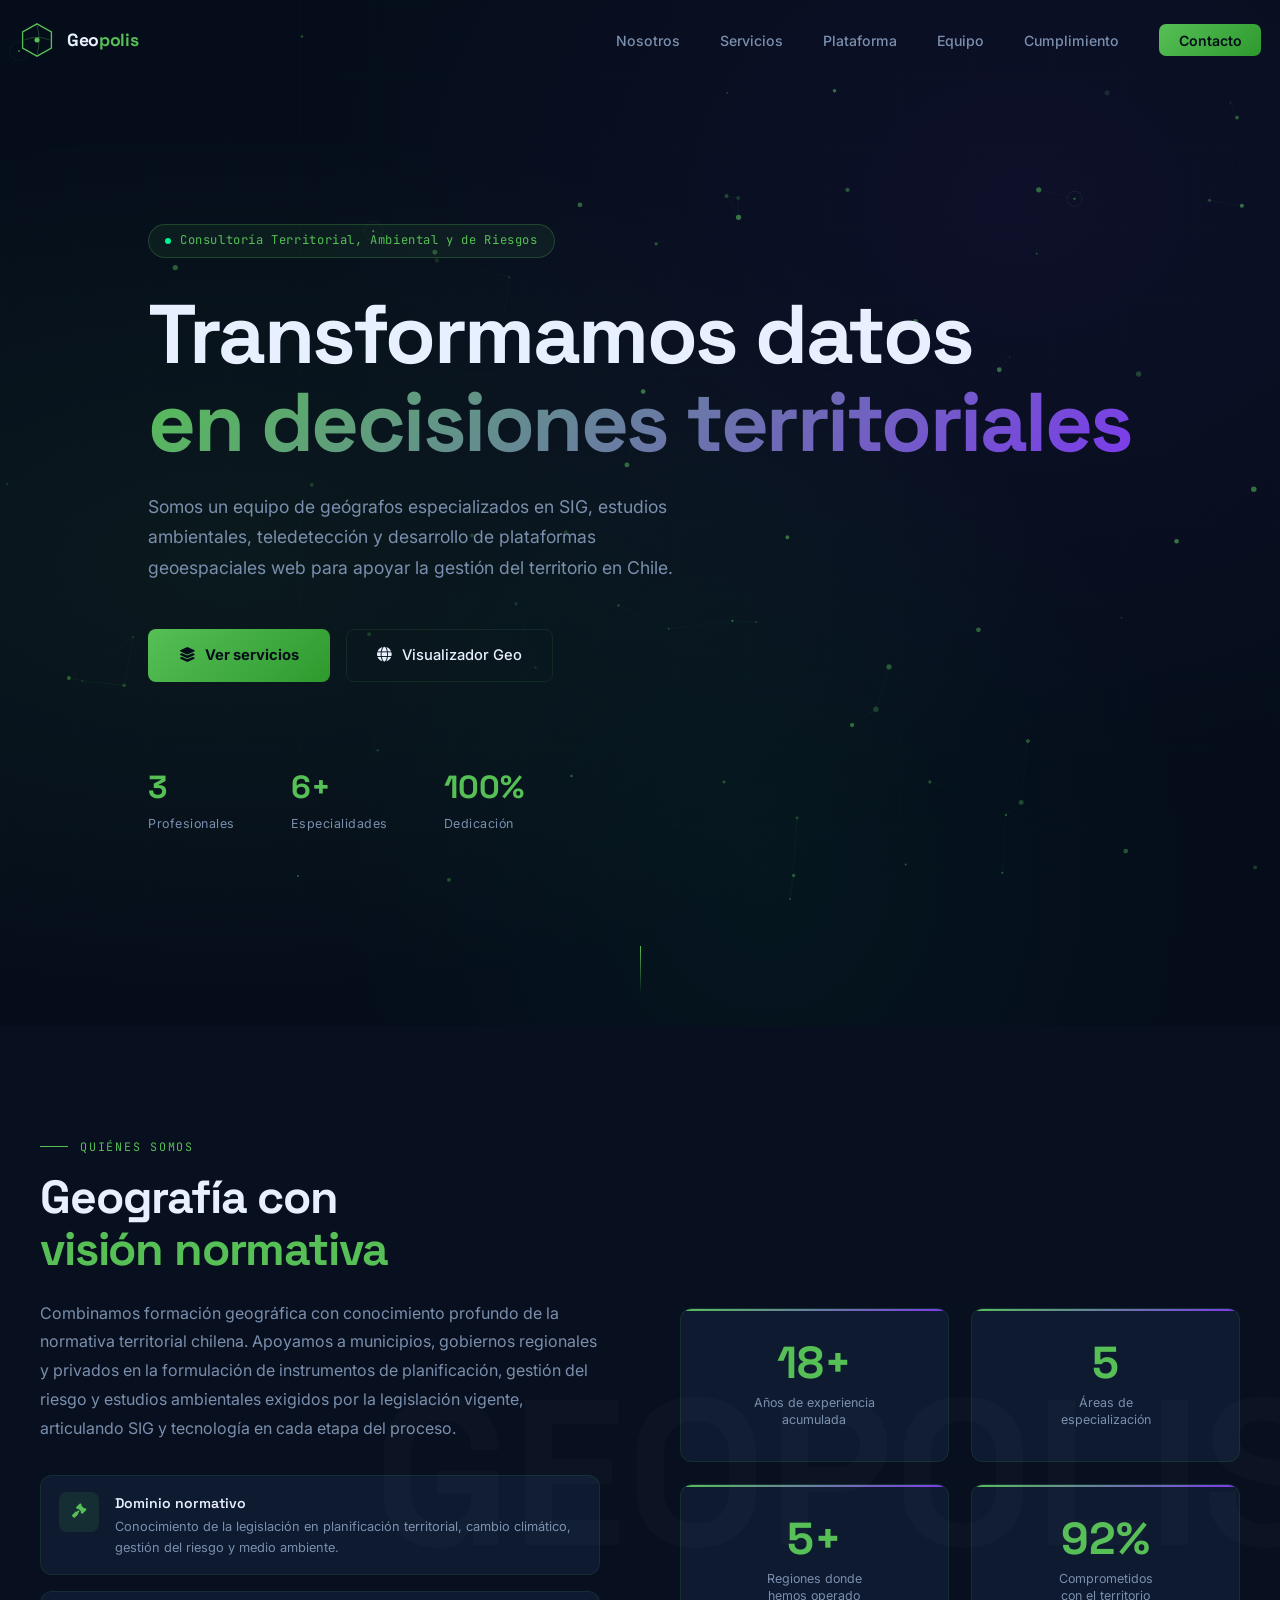
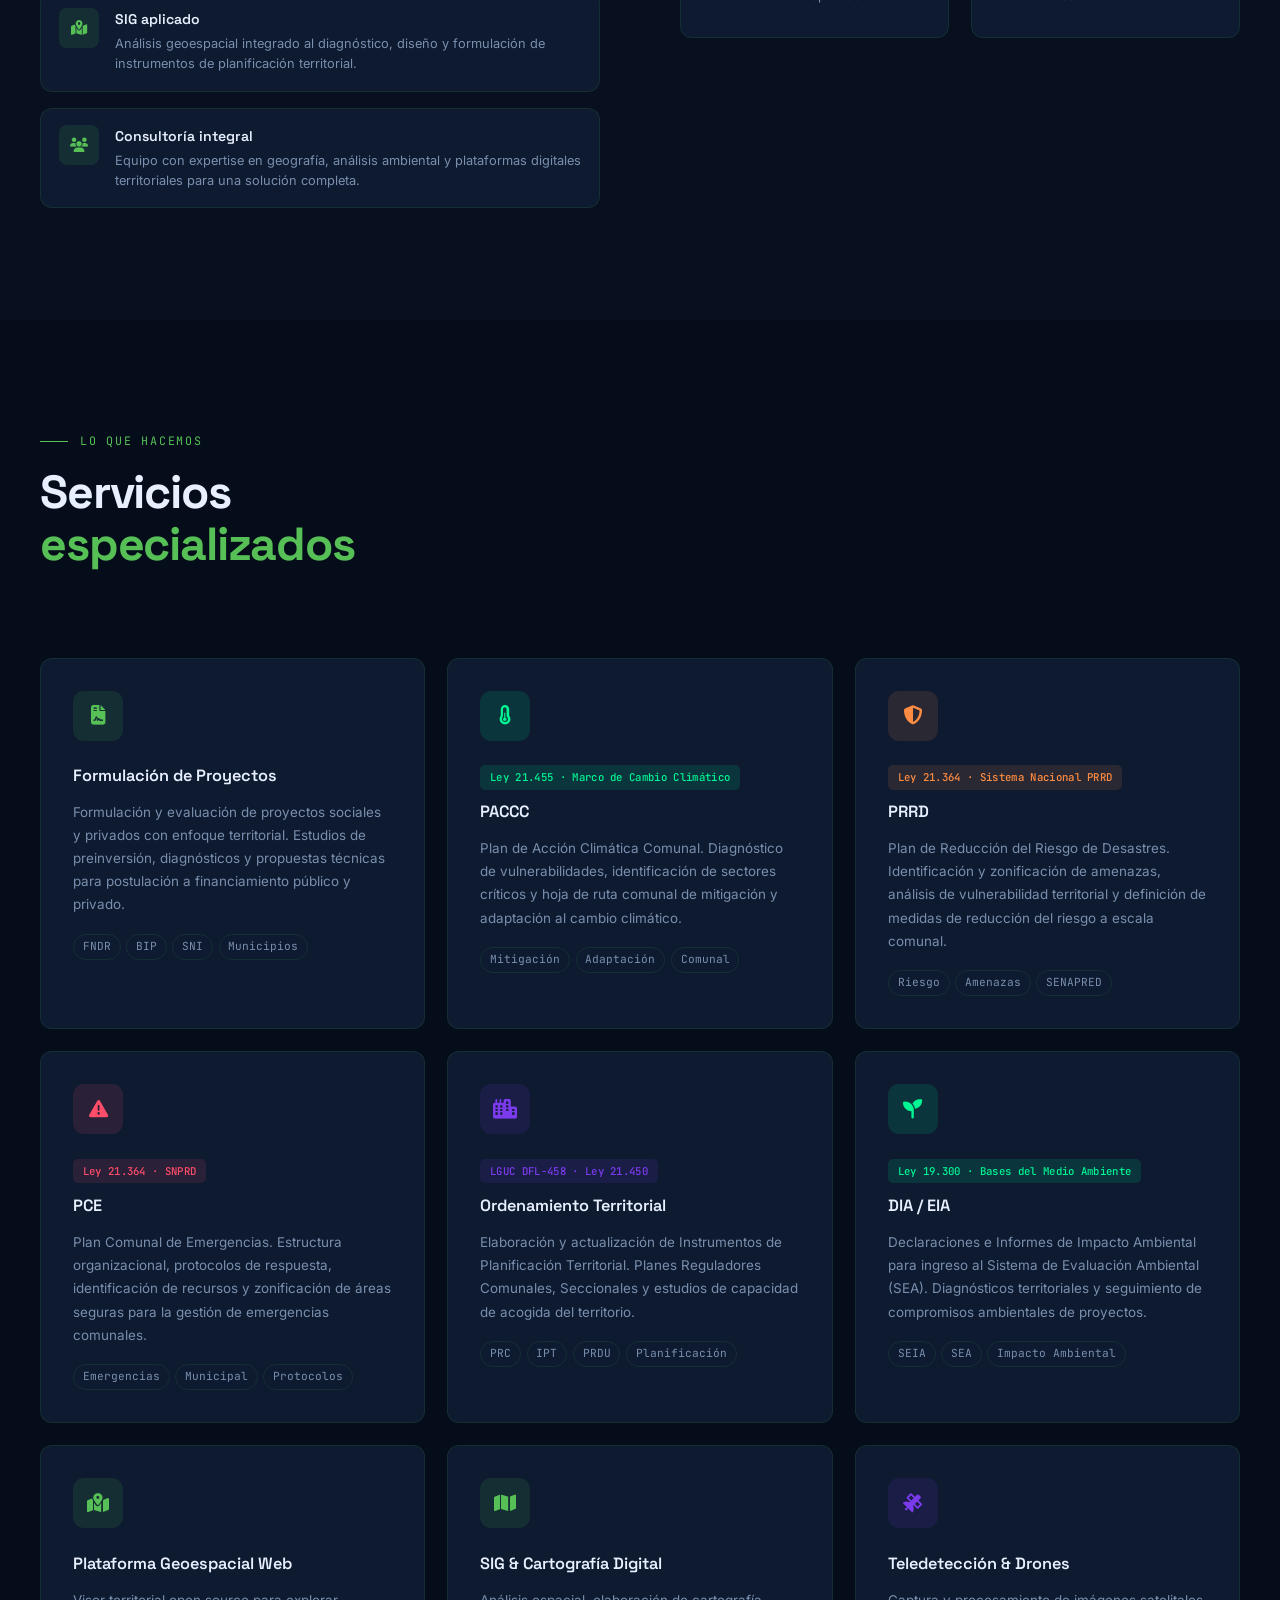
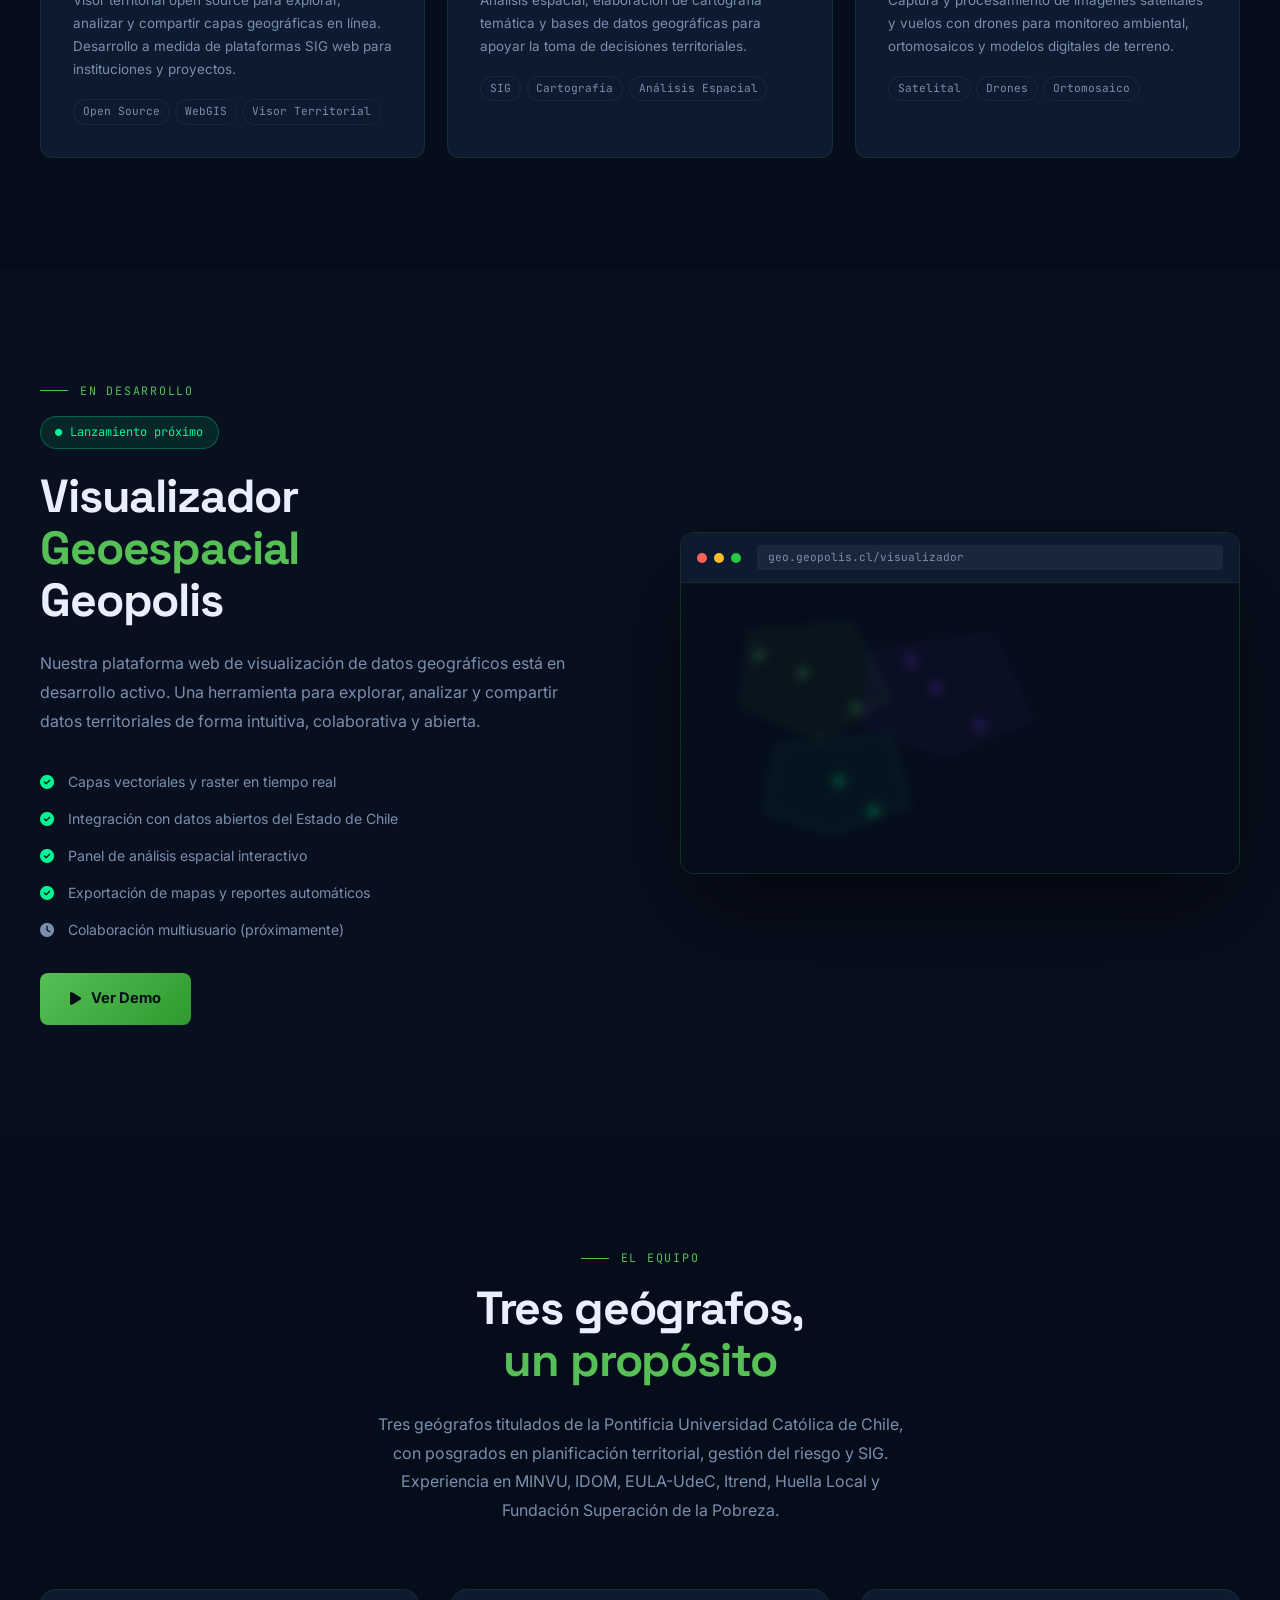
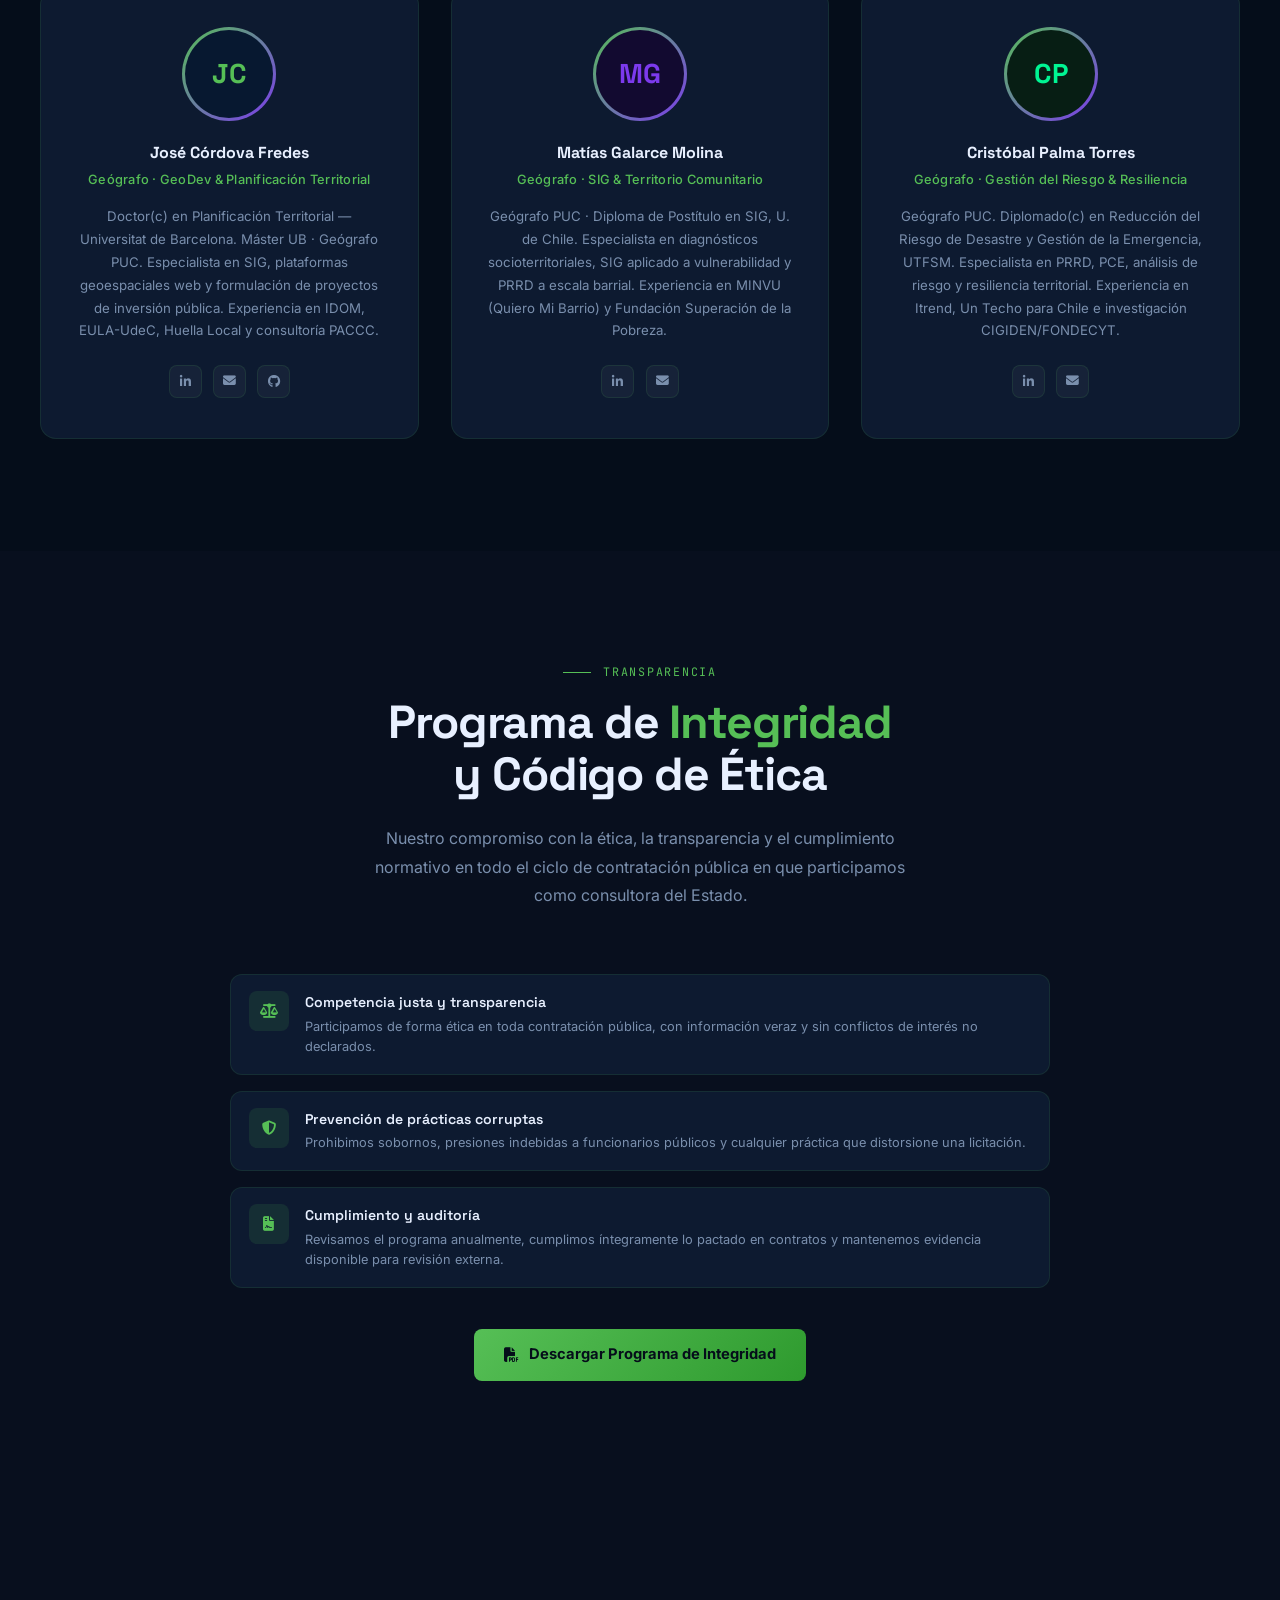
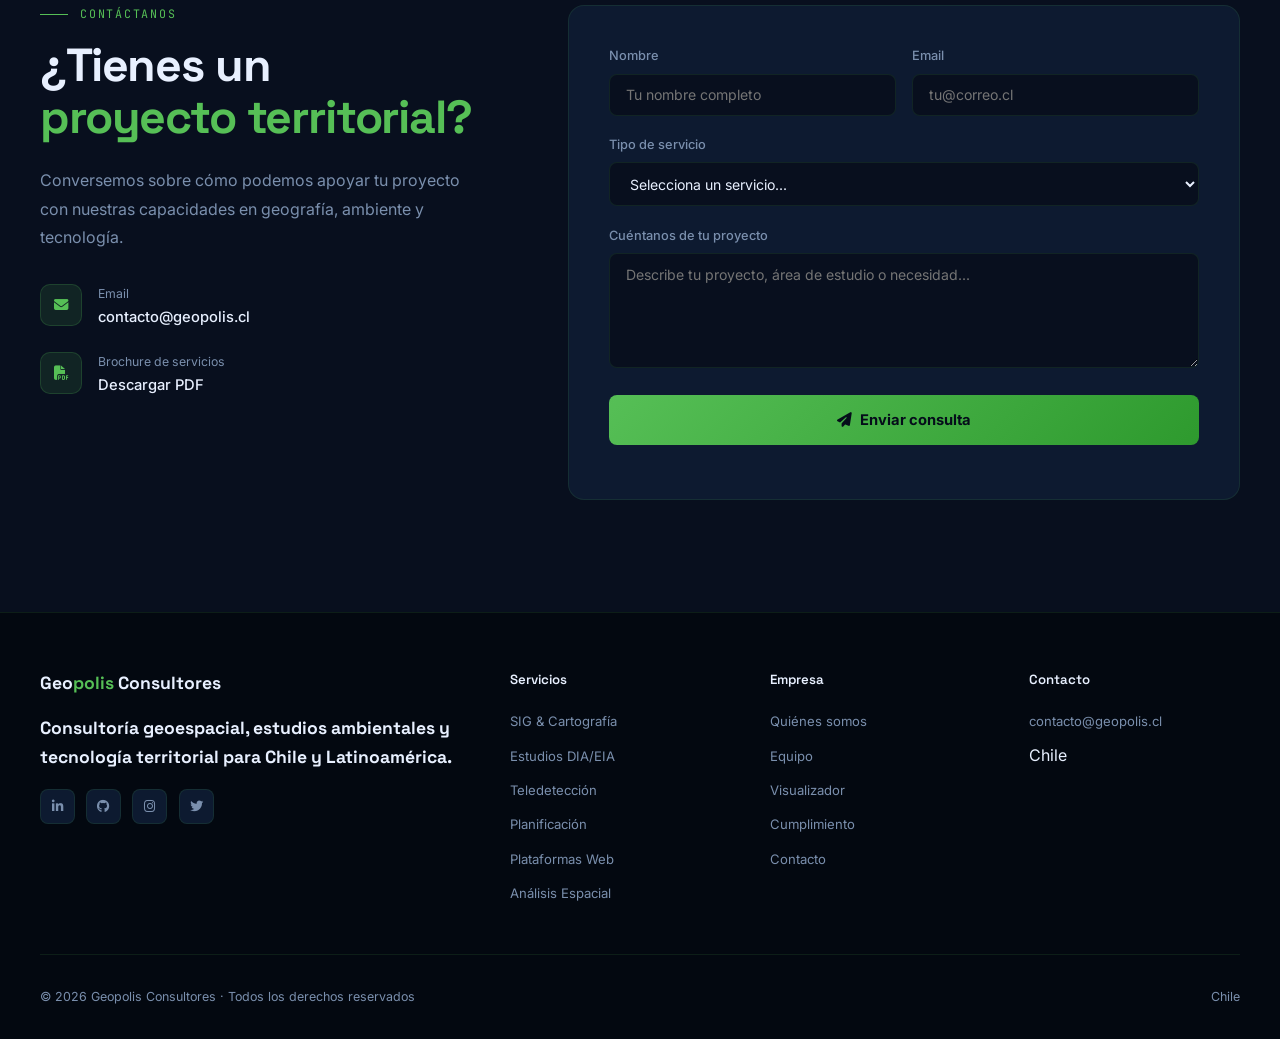
==== index.html @ 06500a9f "Mejora SEO: datos estructurados, Open Graph, sitemap y robots.txt Agrega JSON-LD (ProfessionalServic" ====
<!DOCTYPE html>
<html lang="es">
<head>
    <meta charset="UTF-8">
    <meta name="viewport" content="width=device-width, initial-scale=1.0">
    <meta name="description" content="Geopolis Consultores: consultora territorial, ambiental y de riesgos en Chile. SIG, PACCC, PRRD, PCE, Ordenamiento Territorial, DIA/EIA, teledetección y plataformas geoespaciales web.">
    <meta name="keywords" content="consultora territorial Chile, consultora ambiental, consultora de riesgos, SIG Chile, PACCC, PRRD, PCE, ordenamiento territorial, DIA EIA, geógrafos Chile, plataforma geoespacial">
    <link rel="canonical" href="https://www.geopolis.cl/">
    <title>Geopolis Consultores | Consultora Territorial, Ambiental y de Riesgos en Chile</title>

    <!-- Open Graph -->
    <meta property="og:type" content="website">
    <meta property="og:url" content="https://www.geopolis.cl/">
    <meta property="og:title" content="Geopolis Consultores | Consultora Territorial, Ambiental y de Riesgos en Chile">
    <meta property="og:description" content="Consultoría territorial, ambiental y de riesgos. SIG, PACCC, PRRD, PCE, Ordenamiento Territorial, DIA/EIA y plataformas geoespaciales web para Chile.">
    <meta property="og:image" content="https://www.geopolis.cl/assests/wordmark-geopolis.png">
    <meta property="og:locale" content="es_CL">

    <!-- Twitter -->
    <meta name="twitter:card" content="summary_large_image">
    <meta name="twitter:title" content="Geopolis Consultores | Consultora Territorial, Ambiental y de Riesgos en Chile">
    <meta name="twitter:description" content="Consultoría territorial, ambiental y de riesgos. SIG, PACCC, PRRD, PCE, Ordenamiento Territorial, DIA/EIA y plataformas geoespaciales web para Chile.">
    <meta name="twitter:image" content="https://www.geopolis.cl/assests/wordmark-geopolis.png">

    <link rel="icon" type="image/svg+xml" href="assests/logo-geopolis.svg">

    <link rel="preconnect" href="https://fonts.googleapis.com">
    <link rel="preconnect" href="https://fonts.gstatic.com" crossorigin>
    <link href="https://fonts.googleapis.com/css2?family=Space+Grotesk:wght@300;400;500;600;700&family=Inter:wght@300;400;500;600&family=JetBrains+Mono:wght@300;400&display=swap" rel="stylesheet">
    <link rel="stylesheet" href="https://cdnjs.cloudflare.com/ajax/libs/font-awesome/6.4.0/css/all.min.css">

    <script type="application/ld+json">
    {
      "@context": "https://schema.org",
      "@type": "ProfessionalService",
      "name": "Geopolis Consultores",
      "alternateName": "Sociedad de Profesionales Geopolis Consultores Limitada",
      "url": "https://www.geopolis.cl/",
      "logo": "https://www.geopolis.cl/assests/logo-geopolis.png",
      "image": "https://www.geopolis.cl/assests/wordmark-geopolis.png",
      "email": "contacto@geopolis.cl",
      "description": "Consultoría territorial, ambiental y de riesgos: SIG, estudios ambientales, planificación territorial y plataformas geoespaciales web.",
      "areaServed": {
        "@type": "Country",
        "name": "Chile"
      },
      "address": {
        "@type": "PostalAddress",
        "addressCountry": "CL"
      },
      "sameAs": [
        "https://www.linkedin.com/company/geopolis-consultores"
      ],
      "founder": [
        { "@type": "Person", "name": "José Córdova Fredes" },
        { "@type": "Person", "name": "Matías Galarce Molina" },
        { "@type": "Person", "name": "Cristóbal Palma Torres" }
      ],
      "makesOffer": [
        { "@type": "Offer", "itemOffered": { "@type": "Service", "name": "Formulación de Proyectos" } },
        { "@type": "Offer", "itemOffered": { "@type": "Service", "name": "PACCC - Plan de Acción Climática Comunal" } },
        { "@type": "Offer", "itemOffered": { "@type": "Service", "name": "PRRD - Plan de Reducción del Riesgo de Desastres" } },
        { "@type": "Offer", "itemOffered": { "@type": "Service", "name": "PCE - Plan Comunal de Emergencias" } },
        { "@type": "Offer", "itemOffered": { "@type": "Service", "name": "Ordenamiento Territorial" } },
        { "@type": "Offer", "itemOffered": { "@type": "Service", "name": "DIA / EIA - Impacto Ambiental" } },
        { "@type": "Offer", "itemOffered": { "@type": "Service", "name": "Plataforma Geoespacial Web" } },
        { "@type": "Offer", "itemOffered": { "@type": "Service", "name": "SIG & Cartografía Digital" } },
        { "@type": "Offer", "itemOffered": { "@type": "Service", "name": "Teledetección & Drones" } }
      ]
    }
    </script>

    <style>
        *{margin:0;padding:0;box-sizing:border-box}
        :root{
            --bg:#050d1a;--bg2:#080f1e;--bg3:#0d1a30;
            --cyan:#56bf56;--cyan-dim:rgba(86,191,86,0.12);--cyan-glow:rgba(86,191,86,0.35);
            --purple:#7c3aed;--purple-dim:rgba(124,58,237,0.12);
            --green:#00f593;--green-dim:rgba(0,245,147,0.12);
            --text:#e8f0ff;--muted:#7a8fad;
            --border:rgba(86,191,86,0.12);--r:12px
        }
        html{scroll-behavior:smooth}
        body{background:var(--bg);color:var(--text);font-family:'Inter',sans-serif;overflow-x:hidden;line-height:1.6;-webkit-user-select:none;user-select:none;-webkit-touch-callout:none}
        input,textarea,select{-webkit-user-select:text;user-select:text}
        img,svg,canvas{-webkit-user-drag:none;user-drag:none;pointer-events:none}
        ::-webkit-scrollbar{width:5px}
        ::-webkit-scrollbar-track{background:var(--bg)}
        ::-webkit-scrollbar-thumb{background:var(--cyan);border-radius:3px}

        /* ── NAV ── */
        nav{position:fixed;top:0;left:0;right:0;z-index:1000;padding:1.4rem 2.5rem;display:flex;align-items:center;justify-content:space-between;transition:all .4s}
        nav.scrolled{background:rgba(5,13,26,.94);backdrop-filter:blur(20px);border-bottom:1px solid var(--border);padding:.9rem 2.5rem}
        .nav-logo{display:flex;align-items:center;gap:.75rem;text-decoration:none}
        .logo-text{font-family:'Space Grotesk',sans-serif;font-size:1.1rem;font-weight:700;color:var(--text);letter-spacing:-.02em}
        .logo-text span{color:var(--cyan)}
        .nav-links{display:flex;gap:2.5rem;list-style:none;align-items:center}
        .nav-links a{color:var(--muted);text-decoration:none;font-size:.88rem;font-weight:500;transition:color .3s;position:relative}
        .nav-links a::after{content:'';position:absolute;bottom:-3px;left:0;width:0;height:1px;background:var(--cyan);transition:width .3s}
        .nav-links a:hover{color:var(--cyan)}
        .nav-links a:hover::after{width:100%}
        .nav-cta{background:linear-gradient(135deg,var(--cyan),#2e9a2e) !important;color:#050d1a !important;padding:.48rem 1.2rem;border-radius:7px;font-weight:600 !important}
        .nav-cta::after{display:none !important}
        .nav-cta:hover{box-shadow:0 4px 22px var(--cyan-glow);transform:translateY(-1px)}
        .nav-toggle{display:none;background:none;border:none;color:var(--text);font-size:1.4rem;cursor:pointer}

        /* ── HERO ── */
        #hero{position:relative;min-height:100vh;min-height:100svh;display:flex;align-items:center;overflow:hidden}
        #heroCanvas{position:absolute;inset:0;z-index:0}
        .hero-radial{position:absolute;inset:0;background:
            radial-gradient(ellipse at 18% 55%,rgba(86,191,86,.07) 0%,transparent 55%),
            radial-gradient(ellipse at 80% 20%,rgba(124,58,237,.07) 0%,transparent 50%),
            radial-gradient(ellipse at 60% 85%,rgba(0,245,147,.04) 0%,transparent 40%);
            z-index:1}
        .hero-content{position:relative;z-index:2;max-width:1200px;margin:0 auto;padding:0 2.5rem;padding-top:7rem;padding-bottom:5rem}
        .hero-badge{display:inline-flex;align-items:center;gap:.55rem;background:rgba(86,191,86,.08);border:1px solid rgba(86,191,86,.25);border-radius:50px;padding:.38rem 1rem;font-size:.76rem;color:var(--cyan);font-family:'JetBrains Mono',monospace;letter-spacing:.05em;margin-bottom:2rem;animation:fadeUp .8s ease both}
        .badge-dot{width:6px;height:6px;border-radius:50%;background:var(--green);animation:pulseDot 2s infinite}
        @keyframes pulseDot{0%,100%{opacity:1;transform:scale(1)}50%{opacity:.5;transform:scale(1.6)}}
        .hero-title{font-family:'Space Grotesk',sans-serif;font-size:clamp(2.8rem,6.5vw,5.5rem);font-weight:700;line-height:1.06;letter-spacing:-.03em;margin-bottom:1.6rem;animation:fadeUp .8s .18s ease both}
        .hero-title .gradient{background:linear-gradient(135deg,var(--cyan) 0%,#7c3aed 100%);-webkit-background-clip:text;-webkit-text-fill-color:transparent;background-clip:text}
        .hero-sub{font-size:1.1rem;color:var(--muted);max-width:560px;margin-bottom:2.8rem;line-height:1.75;animation:fadeUp .8s .35s ease both}
        .hero-ctas{display:flex;gap:1rem;flex-wrap:wrap;animation:fadeUp .8s .5s ease both}
        .btn-fill{display:inline-flex;align-items:center;gap:.6rem;background:linear-gradient(135deg,var(--cyan),#2e9a2e);color:#050d1a;padding:.88rem 1.9rem;border-radius:8px;text-decoration:none;font-weight:700;font-size:.92rem;transition:all .3s}
        .btn-fill:hover{transform:translateY(-2px);box-shadow:0 10px 35px rgba(86,191,86,.38)}
        .btn-ghost{display:inline-flex;align-items:center;gap:.6rem;background:transparent;color:var(--text);padding:.88rem 1.9rem;border-radius:8px;text-decoration:none;font-weight:500;font-size:.92rem;border:1px solid var(--border);transition:all .3s}
        .btn-ghost:hover{border-color:rgba(86,191,86,.4);color:var(--cyan);background:rgba(86,191,86,.05)}
        .hero-bottom{display:flex;gap:3.5rem;margin-top:5rem;animation:fadeUp .8s .7s ease both}
        .h-stat-num{font-family:'Space Grotesk',sans-serif;font-size:2rem;font-weight:700;color:var(--cyan)}
        .h-stat-lbl{font-size:.78rem;color:var(--muted);letter-spacing:.04em}
        .scroll-hint{position:absolute;bottom:2rem;left:50%;transform:translateX(-50%);z-index:2;display:flex;flex-direction:column;align-items:center;gap:.4rem;animation:fadeUp 1s 1.2s ease both;opacity:0}
        .scroll-hint.show{opacity:1}
        .scroll-line{width:1px;height:48px;background:linear-gradient(to bottom,var(--cyan),transparent);animation:scrollAnim 2s infinite}
        @keyframes scrollAnim{0%{opacity:0;transform:scaleY(0);transform-origin:top}50%{opacity:1;transform:scaleY(1)}100%{opacity:0;transform:scaleY(1);transform-origin:bottom}}

        /* ── SHARED ── */
        section{padding:7rem 2.5rem}
        .container{max-width:1200px;margin:0 auto}
        .stag{font-family:'JetBrains Mono',monospace;font-size:.73rem;color:var(--cyan);letter-spacing:.15em;text-transform:uppercase;margin-bottom:1rem;display:flex;align-items:center;gap:.75rem}
        .stag::before{content:'';display:inline-block;width:28px;height:1px;background:var(--cyan)}
        .stitle{font-family:'Space Grotesk',sans-serif;font-size:clamp(1.9rem,3.8vw,2.9rem);font-weight:700;line-height:1.12;letter-spacing:-.025em;margin-bottom:1.4rem}
        .stitle em{font-style:normal;color:var(--cyan)}
        .sdesc{color:var(--muted);line-height:1.8;font-size:1rem}

        @keyframes fadeUp{from{opacity:0;transform:translateY(28px)}to{opacity:1;transform:translateY(0)}}
        .reveal{opacity:0;transform:translateY(28px);transition:opacity .65s ease,transform .65s ease}
        .reveal.visible{opacity:1;transform:translateY(0)}
        .d1{transition-delay:.1s}.d2{transition-delay:.2s}.d3{transition-delay:.3s}
        .d4{transition-delay:.4s}.d5{transition-delay:.5s}.d6{transition-delay:.6s}
        .d7{transition-delay:.7s}.d8{transition-delay:.8s}

        /* ── NOSOTROS ── */
        #nosotros{background:var(--bg2);position:relative;overflow:hidden}
        #nosotros::after{content:'GEOPOLIS';position:absolute;right:-3rem;top:50%;transform:translateY(-50%);font-family:'Space Grotesk',sans-serif;font-size:13rem;font-weight:800;color:rgba(255,255,255,.018);user-select:none;white-space:nowrap;pointer-events:none}
        .nos-grid{display:grid;grid-template-columns:1fr 1fr;gap:5rem;align-items:center}
        .nos-feats{display:flex;flex-direction:column;gap:1rem;margin-top:2rem}
        .nos-feat{display:flex;align-items:flex-start;gap:1rem;padding:1rem 1.1rem;background:var(--bg3);border-radius:var(--r);border:1px solid var(--border);transition:border-color .3s}
        .nos-feat:hover{border-color:rgba(86,191,86,.3)}
        .feat-ico{width:40px;height:40px;border-radius:8px;background:var(--cyan-dim);display:flex;align-items:center;justify-content:center;color:var(--cyan);flex-shrink:0;font-size:.9rem}
        .feat-txt h4{font-family:'Space Grotesk',sans-serif;font-size:.88rem;font-weight:600;margin-bottom:.2rem}
        .feat-txt p{font-size:.8rem;color:var(--muted)}
        .stats-grid{display:grid;grid-template-columns:1fr 1fr;gap:1.4rem}
        .stat-card{background:var(--bg3);border:1px solid var(--border);border-radius:var(--r);padding:2rem;text-align:center;position:relative;overflow:hidden;transition:transform .3s,border-color .3s}
        .stat-card::before{content:'';position:absolute;top:0;left:0;right:0;height:2px;background:linear-gradient(90deg,var(--cyan),var(--purple))}
        .stat-card:hover{transform:translateY(-4px);border-color:rgba(86,191,86,.28)}
        .stat-num{font-family:'Space Grotesk',sans-serif;font-size:2.8rem;font-weight:700;color:var(--cyan);line-height:1}
        .stat-lbl{font-size:.78rem;color:var(--muted);margin-top:.5rem;line-height:1.4}

        /* ── SERVICIOS ── */
        #servicios{background:var(--bg)}
        .srv-hdr{display:grid;grid-template-columns:1fr 1fr;gap:2rem;margin-bottom:4rem;align-items:end}
        .srv-grid{display:grid;grid-template-columns:repeat(3,1fr);gap:1.4rem}
        .srv-card{background:var(--bg3);border:1px solid var(--border);border-radius:var(--r);padding:2rem;position:relative;overflow:hidden;transition:all .4s cubic-bezier(.25,.8,.25,1);cursor:default}
        .srv-card::before{content:'';position:absolute;inset:0;opacity:0;transition:opacity .4s}
        .srv-card.c-cyan::before{background:linear-gradient(135deg,var(--cyan-dim),transparent)}
        .srv-card.c-purple::before{background:linear-gradient(135deg,var(--purple-dim),transparent)}
        .srv-card.c-green::before{background:linear-gradient(135deg,var(--green-dim),transparent)}
        .srv-card:hover{transform:translateY(-6px);box-shadow:0 22px 60px rgba(0,0,0,.25)}
        .srv-card.c-cyan:hover{border-color:rgba(86,191,86,.35)}
        .srv-card.c-purple:hover{border-color:rgba(124,58,237,.35)}
        .srv-card.c-green:hover{border-color:rgba(0,245,147,.35)}
        .srv-card:hover::before{opacity:1}
        .srv-ico{width:50px;height:50px;border-radius:11px;display:flex;align-items:center;justify-content:center;margin-bottom:1.4rem;font-size:1.2rem;position:relative;z-index:1}
        .srv-ico.cyan{background:var(--cyan-dim);color:var(--cyan)}
        .srv-ico.purple{background:var(--purple-dim);color:var(--purple)}
        .srv-ico.green{background:var(--green-dim);color:var(--green)}
        .srv-card h3{font-family:'Space Grotesk',sans-serif;font-size:1.02rem;font-weight:600;margin-bottom:.75rem;position:relative;z-index:1}
        .srv-card p{font-size:.84rem;color:var(--muted);line-height:1.72;position:relative;z-index:1}
        .tags{display:flex;flex-wrap:wrap;gap:.35rem;margin-top:1.1rem;position:relative;z-index:1}
        .tag{font-size:.7rem;padding:.18rem .55rem;border-radius:50px;border:1px solid var(--border);color:var(--muted);font-family:'JetBrains Mono',monospace}
        .law-ref{font-family:'JetBrains Mono',monospace;font-size:.67rem;letter-spacing:.03em;margin-bottom:.6rem;display:inline-block;padding:.22rem .6rem;border-radius:5px;position:relative;z-index:1;font-weight:500}
        .law-ref.cyan{color:var(--cyan);background:var(--cyan-dim)}
        .law-ref.green{color:var(--green);background:var(--green-dim)}
        .law-ref.purple{color:var(--purple);background:var(--purple-dim)}
        .law-ref.orange{color:#ff8c42;background:rgba(255,140,66,.12)}
        .law-ref.red{color:#ff4d6a;background:rgba(255,77,106,.12)}
        .c-orange::before{background:linear-gradient(135deg,rgba(255,140,66,.12),transparent)}
        .c-orange:hover{border-color:rgba(255,140,66,.38);box-shadow:0 22px 60px rgba(255,140,66,.1)}
        .c-red::before{background:linear-gradient(135deg,rgba(255,77,106,.12),transparent)}
        .c-red:hover{border-color:rgba(255,77,106,.38);box-shadow:0 22px 60px rgba(255,77,106,.1)}
        .srv-ico.orange{background:rgba(255,140,66,.12);color:#ff8c42}
        .srv-ico.red{background:rgba(255,77,106,.12);color:#ff4d6a}

        /* ── PLATAFORMA ── */
        #plataforma{background:var(--bg2);overflow:hidden}
        .plat-grid{display:grid;grid-template-columns:1fr 1fr;gap:5rem;align-items:center}
        .plat-badge{display:inline-flex;align-items:center;gap:.5rem;background:rgba(0,245,147,.1);border:1px solid rgba(0,245,147,.3);border-radius:50px;padding:.35rem .9rem;font-size:.75rem;color:var(--green);margin-bottom:1.4rem;font-family:'JetBrains Mono',monospace}
        .plat-feats{display:flex;flex-direction:column;gap:.9rem;margin-top:2.2rem}
        .plat-feat{display:flex;align-items:center;gap:.9rem;font-size:.88rem;color:var(--muted)}
        .plat-feat .ok{color:var(--green)}
        .plat-feat .soon{color:var(--muted)}
        .mockup-win{background:#070e1c;border:1px solid rgba(86,191,86,.18);border-radius:14px;overflow:hidden;box-shadow:0 40px 100px rgba(0,0,0,.5)}
        .mockup-bar{background:var(--bg3);padding:.75rem 1rem;display:flex;align-items:center;gap:.45rem;border-bottom:1px solid var(--border)}
        .m-dot{width:10px;height:10px;border-radius:50%}
        .m-dot.r{background:#ff5f57}.m-dot.y{background:#febc2e}.m-dot.g{background:#28c840}
        .m-url{flex:1;background:rgba(255,255,255,.05);border-radius:4px;padding:.22rem .7rem;font-family:'JetBrains Mono',monospace;font-size:.7rem;color:var(--muted);margin-left:.5rem}
        .mockup-body{position:relative;height:290px;overflow:hidden}
        #mockupCanvas{width:100%;height:100%}
        .mockup-over{position:absolute;inset:0;display:flex;align-items:center;justify-content:center;background:rgba(5,13,26,.6);backdrop-filter:blur(4px)}
        .cs-box{text-align:center}
        .cs-icon{font-size:2.4rem;margin-bottom:.9rem;animation:float 3s ease-in-out infinite;display:block}
        @keyframes float{0%,100%{transform:translateY(0)}50%{transform:translateY(-10px)}}
        .cs-box h3{font-family:'Space Grotesk',sans-serif;font-size:1.2rem;color:var(--green);margin-bottom:.35rem}
        .cs-box p{font-size:.82rem;color:var(--muted)}

        /* ── EQUIPO ── */
        #equipo{background:var(--bg)}

        /* ── CUMPLIMIENTO ── */
        #cumplimiento{background:var(--bg2)}
        #cumplimiento .nos-feats{max-width:820px;margin:0 auto 2.6rem}
        .team-hdr{text-align:center;margin-bottom:4rem}
        .team-hdr .stag{justify-content:center}
        .team-hdr .sdesc{margin:0 auto;max-width:550px}
        .team-grid{display:grid;grid-template-columns:repeat(3,1fr);gap:2rem}
        .team-card{background:var(--bg3);border:1px solid var(--border);border-radius:16px;padding:2.5rem 2rem;text-align:center;transition:all .4s;position:relative;overflow:hidden}
        .team-card::after{content:'';position:absolute;bottom:0;left:0;right:0;height:3px;background:linear-gradient(90deg,var(--cyan),var(--purple));transform:scaleX(0);transition:transform .4s}
        .team-card:hover{transform:translateY(-8px);border-color:rgba(86,191,86,.22);box-shadow:0 30px 80px rgba(0,0,0,.3)}
        .team-card:hover::after{transform:scaleX(1)}
        .avatar{width:88px;height:88px;border-radius:50%;margin:0 auto 1.4rem;display:flex;align-items:center;justify-content:center;font-family:'Space Grotesk',sans-serif;font-size:1.7rem;font-weight:700;position:relative}
        .avatar::before{content:'';position:absolute;inset:-3px;border-radius:50%;background:linear-gradient(135deg,var(--cyan),var(--purple));z-index:-1}
        .av-j{background:#071830;color:var(--cyan)}
        .av-m{background:#120a30;color:var(--purple)}
        .av-c{background:#071e14;color:var(--green)}
        .team-card h3{font-family:'Space Grotesk',sans-serif;font-size:1rem;font-weight:700;margin-bottom:.28rem}
        .team-role{font-size:.8rem;color:var(--cyan);font-weight:500;margin-bottom:.9rem;letter-spacing:.02em}
        .team-desc{font-size:.83rem;color:var(--muted);line-height:1.72}
        .t-links{display:flex;justify-content:center;gap:.7rem;margin-top:1.4rem}
        .t-link{width:33px;height:33px;border-radius:8px;background:rgba(255,255,255,.04);border:1px solid var(--border);display:flex;align-items:center;justify-content:center;color:var(--muted);text-decoration:none;font-size:.8rem;transition:all .3s}
        .t-link:hover{background:var(--cyan-dim);border-color:rgba(86,191,86,.4);color:var(--cyan)}

        /* ── CONTACTO ── */
        #contacto{background:var(--bg2)}
        .contact-grid{display:grid;grid-template-columns:1fr 1.5fr;gap:5rem;align-items:start}
        .c-info{display:flex;flex-direction:column;gap:1.4rem;margin-top:2rem}
        .c-item{display:flex;align-items:flex-start;gap:1rem}
        .c-ico{width:42px;height:42px;border-radius:10px;background:var(--cyan-dim);border:1px solid rgba(86,191,86,.2);display:flex;align-items:center;justify-content:center;color:var(--cyan);flex-shrink:0;font-size:.9rem}
        .c-txt p:first-child{font-size:.77rem;color:var(--muted);margin-bottom:.15rem}
        .c-txt p:last-child{font-size:.92rem;font-weight:500}
        .c-form{background:var(--bg3);border:1px solid var(--border);border-radius:16px;padding:2.5rem}
        .form-row{display:grid;grid-template-columns:1fr 1fr;gap:1rem}
        .form-g{margin-bottom:1.2rem}
        .form-g label{display:block;font-size:.8rem;color:var(--muted);margin-bottom:.45rem;font-weight:500}
        .form-g input,.form-g textarea,.form-g select{width:100%;background:var(--bg2);border:1px solid var(--border);border-radius:8px;padding:.72rem 1rem;color:var(--text);font-family:'Inter',sans-serif;font-size:.88rem;outline:none;transition:border-color .3s,box-shadow .3s}
        .form-g input:focus,.form-g textarea:focus,.form-g select:focus{border-color:rgba(86,191,86,.45);box-shadow:0 0 0 3px rgba(86,191,86,.08)}
        .form-g textarea{resize:vertical;min-height:115px}
        .form-g select option{background:var(--bg2)}
        .form-sub{width:100%;background:linear-gradient(135deg,var(--cyan),#2e9a2e);color:#050d1a;border:none;padding:1rem;border-radius:8px;font-weight:700;font-size:.92rem;cursor:pointer;transition:all .3s;display:flex;align-items:center;justify-content:center;gap:.5rem;font-family:'Inter',sans-serif}
        .form-sub:hover{transform:translateY(-2px);box-shadow:0 8px 30px rgba(86,191,86,.38)}

        /* ── FOOTER ── */
        footer{background:#030810;border-top:1px solid var(--border);padding:3.5rem 2.5rem 2rem}
        .footer-top{max-width:1200px;margin:0 auto;display:grid;grid-template-columns:2fr 1fr 1fr 1fr;gap:3rem;margin-bottom:3rem}
        .f-brand p{font-family:'Space Grotesk',sans-serif;font-size:1.1rem;font-weight:700;color:var(--text);margin-bottom:1rem}
        .f-brand p span{color:var(--cyan)}
        .f-desc{font-size:.83rem;color:var(--muted);line-height:1.7;margin-bottom:1.5rem}
        .f-social{display:flex;gap:.7rem}
        .f-social a{width:35px;height:35px;border-radius:8px;background:var(--bg3);border:1px solid var(--border);display:flex;align-items:center;justify-content:center;color:var(--muted);text-decoration:none;font-size:.82rem;transition:all .3s}
        .f-social a:hover{background:var(--cyan-dim);border-color:rgba(86,191,86,.4);color:var(--cyan)}
        .f-col h4{font-family:'Space Grotesk',sans-serif;font-size:.83rem;font-weight:600;margin-bottom:1.1rem;color:var(--text)}
        .f-col ul{list-style:none;display:flex;flex-direction:column;gap:.55rem}
        .f-col ul a{font-size:.82rem;color:var(--muted);text-decoration:none;transition:color .3s}
        .f-col ul a:hover{color:var(--cyan)}
        .footer-bot{max-width:1200px;margin:0 auto;padding-top:2rem;border-top:1px solid var(--border);display:flex;justify-content:space-between;align-items:center;font-size:.78rem;color:var(--muted)}
        .footer-bot .rut{font-family:'JetBrains Mono',monospace}

        /* ── RESPONSIVE ── */
        @media(max-width:900px){
            .nav-links{display:none}.nav-toggle{display:block}
            .nos-grid,.plat-grid,.contact-grid{grid-template-columns:1fr}
            .srv-hdr{grid-template-columns:1fr}
            .srv-grid{grid-template-columns:1fr 1fr}
            .team-grid{grid-template-columns:1fr 1fr}
            .footer-top{grid-template-columns:1fr 1fr}
            section{padding:5rem 1.5rem}
        }
        @media(max-width:580px){
            .srv-grid,.team-grid{grid-template-columns:1fr}
            .form-row{grid-template-columns:1fr}
            .hero-bottom{gap:2rem}
            .footer-top{grid-template-columns:1fr}
            .footer-bot{flex-direction:column;gap:.4rem;text-align:center}
        }
        @media(max-width:480px){
            nav{padding:1rem 1.2rem}
            nav.scrolled{padding:.75rem 1.2rem}
            .hero-content{padding:0 1.2rem;padding-top:6.5rem;padding-bottom:3.5rem}
            .hero-title{font-size:clamp(2.2rem,9vw,2.8rem)}
            .hero-sub{font-size:.96rem;margin-bottom:2.2rem}
            .hero-ctas{flex-direction:column;align-items:stretch}
            .hero-ctas a{justify-content:center}
            .hero-bottom{flex-wrap:wrap;gap:1.4rem 2rem;margin-top:3rem}
            section{padding:3.6rem 1.2rem}
            .stats-grid{grid-template-columns:1fr 1fr;gap:.9rem}
            .stat-card{padding:1.4rem}
            .stat-num{font-size:2.1rem}
            .srv-card,.team-card{padding:1.5rem}
            .c-form{padding:1.6rem}
            .stitle{font-size:clamp(1.6rem,7vw,2.1rem)}
            #nosotros::after{font-size:7rem}
        }
        @supports (padding:max(0px)){
            nav{padding-left:max(1.2rem,env(safe-area-inset-left));padding-right:max(1.2rem,env(safe-area-inset-right))}
            .hero-content{padding-left:max(1.2rem,env(safe-area-inset-left));padding-right:max(1.2rem,env(safe-area-inset-right))}
        }
    </style>
</head>
<body>

<!-- ════════════════════════════════════════
     NAVBAR
════════════════════════════════════════ -->
<nav id="navbar">
    <a href="#hero" class="nav-logo">
        <svg width="36" height="36" viewBox="0 0 40 40" fill="none">
            <polygon points="20,2 36,11 36,29 20,38 4,29 4,11" fill="none" stroke="#56bf56" stroke-width="1.5"/>
            <path d="M6,20 Q20,14 34,20" stroke="#56bf56" stroke-width=".8" fill="none" opacity=".45"/>
            <path d="M20,4 Q24.5,20 20,36" stroke="#56bf56" stroke-width=".8" fill="none" opacity=".45"/>
            <circle cx="20" cy="20" r="2.8" fill="#56bf56"/>
        </svg>
        <span class="logo-text">Geo<span>polis</span></span>
    </a>
    <ul class="nav-links" id="navLinks">
        <li><a href="#nosotros">Nosotros</a></li>
        <li><a href="#servicios">Servicios</a></li>
        <li><a href="#plataforma">Plataforma</a></li>
        <li><a href="#equipo">Equipo</a></li>
        <li><a href="#cumplimiento">Cumplimiento</a></li>
        <li><a href="#contacto" class="nav-cta">Contacto</a></li>
    </ul>
    <button class="nav-toggle" id="navToggle"><i class="fas fa-bars"></i></button>
</nav>

<!-- ════════════════════════════════════════
     HERO
════════════════════════════════════════ -->
<section id="hero">
    <canvas id="heroCanvas"></canvas>
    <div class="hero-radial"></div>
    <div class="hero-content">
        <div class="hero-badge">
            <span class="badge-dot"></span>
            Consultoría Territorial, Ambiental y de Riesgos
        </div>
        <h1 class="hero-title">
            Transformamos datos<br>
            <span class="gradient">en decisiones territoriales</span>
        </h1>
        <p class="hero-sub">
            Somos un equipo de geógrafos especializados en SIG, estudios ambientales,
            teledetección y desarrollo de plataformas geoespaciales web para apoyar
            la gestión del territorio en Chile.
        </p>
        <div class="hero-ctas">
            <a href="#servicios" class="btn-fill">
                <i class="fas fa-layer-group"></i>Ver servicios
            </a>
            <a href="#plataforma" class="btn-ghost">
                <i class="fas fa-globe"></i>Visualizador Geo
            </a>
        </div>
        <div class="hero-bottom">
            <div><div class="h-stat-num">3</div><div class="h-stat-lbl">Profesionales</div></div>
            <div><div class="h-stat-num">6+</div><div class="h-stat-lbl">Especialidades</div></div>
            <div><div class="h-stat-num">100%</div><div class="h-stat-lbl">Dedicación</div></div>
        </div>
    </div>
    <div class="scroll-hint show">
        <div class="scroll-line"></div>
    </div>
</section>

<!-- ════════════════════════════════════════
     NOSOTROS
════════════════════════════════════════ -->
<section id="nosotros">
    <div class="container">
        <div class="nos-grid">
            <div class="reveal">
                <div class="stag">Quiénes somos</div>
                <h2 class="stitle">Geografía con<br><em>visión normativa</em></h2>
                <p class="sdesc">
                    Combinamos formación geográfica con conocimiento profundo de la normativa
                    territorial chilena. Apoyamos a municipios, gobiernos regionales y privados
                    en la formulación de instrumentos de planificación, gestión del riesgo y
                    estudios ambientales exigidos por la legislación vigente, articulando SIG
                    y tecnología en cada etapa del proceso.
                </p>
                <div class="nos-feats">
                    <div class="nos-feat reveal d1">
                        <div class="feat-ico"><i class="fas fa-gavel"></i></div>
                        <div class="feat-txt">
                            <h4>Dominio normativo</h4>
                            <p>Conocimiento de la legislación en planificación territorial, cambio climático, gestión del riesgo y medio ambiente.</p>
                        </div>
                    </div>
                    <div class="nos-feat reveal d2">
                        <div class="feat-ico"><i class="fas fa-map-marked-alt"></i></div>
                        <div class="feat-txt">
                            <h4>SIG aplicado</h4>
                            <p>Análisis geoespacial integrado al diagnóstico, diseño y formulación de instrumentos de planificación territorial.</p>
                        </div>
                    </div>
                    <div class="nos-feat reveal d3">
                        <div class="feat-ico"><i class="fas fa-users"></i></div>
                        <div class="feat-txt">
                            <h4>Consultoría integral</h4>
                            <p>Equipo con expertise en geografía, análisis ambiental y plataformas digitales territoriales para una solución completa.</p>
                        </div>
                    </div>
                </div>
            </div>
            <div class="stats-grid reveal d2">
                <div class="stat-card">
                    <div class="stat-num" data-target="20" data-suffix="+">0</div>
                    <div class="stat-lbl">Años de experiencia<br>acumulada</div>
                </div>
                <div class="stat-card">
                    <div class="stat-num" data-target="6" data-suffix="">0</div>
                    <div class="stat-lbl">Áreas de<br>especialización</div>
                </div>
                <div class="stat-card">
                    <div class="stat-num" data-target="6" data-suffix="+">0</div>
                    <div class="stat-lbl">Regiones donde<br>hemos operado</div>
                </div>
                <div class="stat-card">
                    <div class="stat-num" data-target="100" data-suffix="%">0</div>
                    <div class="stat-lbl">Comprometidos<br>con el territorio</div>
                </div>
            </div>
        </div>
    </div>
</section>

<!-- ════════════════════════════════════════
     SERVICIOS
════════════════════════════════════════ -->
<section id="servicios">
    <div class="container">
        <div class="srv-hdr">
            <div class="reveal">
                <div class="stag">Lo que hacemos</div>
                <h2 class="stitle">Servicios<br><em>especializados</em></h2>
            </div>
        </div>
        <div class="srv-grid">

            <!-- Formulación de Proyectos -->
            <div class="srv-card c-cyan reveal">
                <div class="srv-ico cyan"><i class="fas fa-file-contract"></i></div>
                <h3>Formulación de Proyectos</h3>
                <p>Formulación y evaluación de proyectos sociales y privados con enfoque territorial. Estudios de preinversión, diagnósticos y propuestas técnicas para postulación a financiamiento público y privado.</p>
                <div class="tags">
                    <span class="tag">FNDR</span><span class="tag">BIP</span><span class="tag">SNI</span><span class="tag">Municipios</span>
                </div>
            </div>

            <!-- PACCC -->
            <div class="srv-card c-green reveal d1">
                <div class="srv-ico green"><i class="fas fa-temperature-half"></i></div>
                <div class="law-ref green">Ley 21.455 · Marco de Cambio Climático</div>
                <h3>PACCC</h3>
                <p>Plan de Acción Climática Comunal. Diagnóstico de vulnerabilidades, identificación de sectores críticos y hoja de ruta comunal de mitigación y adaptación al cambio climático.</p>
                <div class="tags">
                    <span class="tag">Mitigación</span><span class="tag">Adaptación</span><span class="tag">Comunal</span>
                </div>
            </div>

            <!-- PRRD -->
            <div class="srv-card c-orange reveal d2">
                <div class="srv-ico orange"><i class="fas fa-shield-halved"></i></div>
                <div class="law-ref orange">Ley 21.364 · Sistema Nacional PRRD</div>
                <h3>PRRD</h3>
                <p>Plan de Reducción del Riesgo de Desastres. Identificación y zonificación de amenazas, análisis de vulnerabilidad territorial y definición de medidas de reducción del riesgo a escala comunal.</p>
                <div class="tags">
                    <span class="tag">Riesgo</span><span class="tag">Amenazas</span><span class="tag">SENAPRED</span>
                </div>
            </div>

            <!-- PCE -->
            <div class="srv-card c-red reveal d3">
                <div class="srv-ico red"><i class="fas fa-triangle-exclamation"></i></div>
                <div class="law-ref red">Ley 21.364 · SNPRD</div>
                <h3>PCE</h3>
                <p>Plan Comunal de Emergencias. Estructura organizacional, protocolos de respuesta, identificación de recursos y zonificación de áreas seguras para la gestión de emergencias comunales.</p>
                <div class="tags">
                    <span class="tag">Emergencias</span><span class="tag">Municipal</span><span class="tag">Protocolos</span>
                </div>
            </div>

            <!-- Ordenamiento Territorial -->
            <div class="srv-card c-purple reveal d4">
                <div class="srv-ico purple"><i class="fas fa-city"></i></div>
                <div class="law-ref purple">LGUC DFL-458 · Ley 21.450</div>
                <h3>Ordenamiento Territorial</h3>
                <p>Elaboración y actualización de Instrumentos de Planificación Territorial. Planes Reguladores Comunales, Seccionales y estudios de capacidad de acogida del territorio.</p>
                <div class="tags">
                    <span class="tag">PRC</span><span class="tag">IPT</span><span class="tag">PRDU</span><span class="tag">Planificación</span>
                </div>
            </div>

            <!-- DIA / EIA -->
            <div class="srv-card c-green reveal d5">
                <div class="srv-ico green"><i class="fas fa-seedling"></i></div>
                <div class="law-ref green">Ley 19.300 · Bases del Medio Ambiente</div>
                <h3>DIA / EIA</h3>
                <p>Declaraciones e Informes de Impacto Ambiental para ingreso al Sistema de Evaluación Ambiental (SEA). Diagnósticos territoriales y seguimiento de compromisos ambientales de proyectos.</p>
                <div class="tags">
                    <span class="tag">SEIA</span><span class="tag">SEA</span><span class="tag">Impacto Ambiental</span>
                </div>
            </div>

            <!-- Plataforma Geoespacial Web -->
            <div class="srv-card c-cyan reveal d6">
                <div class="srv-ico cyan"><i class="fas fa-map-location-dot"></i></div>
                <h3>Plataforma Geoespacial Web</h3>
                <p>Visor territorial open source para explorar, analizar y compartir capas geográficas en línea. Desarrollo a medida de plataformas SIG web para instituciones y proyectos.</p>
                <div class="tags">
                    <span class="tag">Open Source</span><span class="tag">WebGIS</span><span class="tag">Visor Territorial</span>
                </div>
            </div>

            <!-- SIG & Cartografía Digital -->
            <div class="srv-card c-cyan reveal d7">
                <div class="srv-ico cyan"><i class="fas fa-map"></i></div>
                <h3>SIG & Cartografía Digital</h3>
                <p>Análisis espacial, elaboración de cartografía temática y bases de datos geográficas para apoyar la toma de decisiones territoriales.</p>
                <div class="tags">
                    <span class="tag">SIG</span><span class="tag">Cartografía</span><span class="tag">Análisis Espacial</span>
                </div>
            </div>

            <!-- Teledetección & Drones -->
            <div class="srv-card c-purple reveal d8">
                <div class="srv-ico purple"><i class="fas fa-satellite"></i></div>
                <h3>Teledetección & Drones</h3>
                <p>Captura y procesamiento de imágenes satelitales y vuelos con drones para monitoreo ambiental, ortomosaicos y modelos digitales de terreno.</p>
                <div class="tags">
                    <span class="tag">Satelital</span><span class="tag">Drones</span><span class="tag">Ortomosaico</span>
                </div>
            </div>

        </div>
    </div>
</section>

<!-- ════════════════════════════════════════
     PLATAFORMA / VISUALIZADOR
════════════════════════════════════════ -->
<section id="plataforma">
    <div class="container">
        <div class="plat-grid">
            <div class="reveal">
                <div class="stag">En desarrollo</div>
                <div class="plat-badge">
                    <i class="fas fa-circle" style="font-size:.45rem;animation:pulseDot 2s infinite"></i>
                    Lanzamiento próximo
                </div>
                <h2 class="stitle">Visualizador<br><em>Geoespacial</em><br>Geopolis</h2>
                <p class="sdesc">
                    Nuestra plataforma web de visualización de datos geográficos está en desarrollo activo.
                    Una herramienta para explorar, analizar y compartir datos territoriales de forma
                    intuitiva, colaborativa y abierta.
                </p>
                <div class="plat-feats">
                    <div class="plat-feat"><i class="fas fa-check-circle ok"></i><span>Capas vectoriales y raster en tiempo real</span></div>
                    <div class="plat-feat"><i class="fas fa-check-circle ok"></i><span>Integración con datos abiertos del Estado de Chile</span></div>
                    <div class="plat-feat"><i class="fas fa-check-circle ok"></i><span>Panel de análisis espacial interactivo</span></div>
                    <div class="plat-feat"><i class="fas fa-check-circle ok"></i><span>Exportación de mapas y reportes automáticos</span></div>
                    <div class="plat-feat"><i class="fas fa-clock soon"></i><span style="color:var(--muted)">Colaboración multiusuario (próximamente)</span></div>
                </div>
                <div class="hero-ctas" style="margin-top:2rem">
                    <a href="/visualizador/demo/" class="btn-fill"><i class="fas fa-play"></i>Ver Demo</a>
                </div>
            </div>
            <div class="reveal d2">
                <div class="mockup-win">
                    <div class="mockup-bar">
                        <div class="m-dot r"></div>
                        <div class="m-dot y"></div>
                        <div class="m-dot g"></div>
                        <div class="m-url">geo.geopolis.cl/visualizador</div>
                    </div>
                    <div class="mockup-body">
                        <canvas id="mockupCanvas"></canvas>
                        <div class="mockup-over">
                            <div class="cs-box">
                                <span class="cs-icon">🌍</span>
                                <h3>En Desarrollo</h3>
                                <p>Lanzamiento próximo · Geopolis 2026</p>
                            </div>
                        </div>
                    </div>
                </div>
            </div>
        </div>
    </div>
</section>

<!-- ════════════════════════════════════════
     EQUIPO
════════════════════════════════════════ -->
<section id="equipo">
    <div class="container">
        <div class="team-hdr reveal">
            <div class="stag">El equipo</div>
            <h2 class="stitle">Tres geógrafos,<br><em>un propósito</em></h2>
            <p class="sdesc">
                Tres geógrafos titulados de la Pontificia Universidad Católica de Chile, con posgrados
                en planificación territorial, gestión del riesgo y SIG. Experiencia en MINVU, IDOM,
                EULA-UdeC, Itrend, Huella Local y Fundación Superación de la Pobreza.
            </p>
        </div>
        <div class="team-grid">
            <div class="team-card reveal d1">
                <div class="avatar av-j">JC</div>
                <h3>José Córdova Fredes</h3>
                <div class="team-role">Geógrafo · GeoDev & Planificación Territorial</div>
                <p class="team-desc">
                    Doctor(c) en Planificación Territorial — Universitat de Barcelona. Máster UB · Geógrafo PUC.
                    Especialista en SIG, plataformas geoespaciales web y formulación de proyectos de inversión pública.
                    Experiencia en IDOM, EULA-UdeC, Huella Local y consultoría PACCC.
                </p>
                <div class="t-links">
                    <a href="https://www.linkedin.com/in/jcordovafredes/" class="t-link" target="_blank" rel="noopener"><i class="fab fa-linkedin-in"></i></a>
                    <a href="mailto:jcordova@geopolis.cl" class="t-link"><i class="fas fa-envelope"></i></a>
                    <a href="#" class="t-link"><i class="fab fa-github"></i></a>
                </div>
            </div>
            <div class="team-card reveal d2">
                <div class="avatar av-m">MG</div>
                <h3>Matías Galarce Molina</h3>
                <div class="team-role">Geógrafo · SIG & Territorio Comunitario</div>
                <p class="team-desc">
                    Geógrafo PUC · Diploma de Postítulo en SIG, U. de Chile.
                    Especialista en diagnósticos socioterritoriales, SIG aplicado a vulnerabilidad y PRRD a escala barrial.
                    Experiencia en MINVU (Quiero Mi Barrio) y Fundación Superación de la Pobreza.
                </p>
                <div class="t-links">
                    <a href="https://www.linkedin.com/in/mat%C3%ADas-galarce-molina-362108172/" class="t-link" target="_blank" rel="noopener"><i class="fab fa-linkedin-in"></i></a>
                    <a href="mailto:mgalarce@geopolis.cl" class="t-link"><i class="fas fa-envelope"></i></a>
                </div>
            </div>
            <div class="team-card reveal d3">
                <div class="avatar av-c">CP</div>
                <h3>Cristóbal Palma Torres</h3>
                <div class="team-role">Geógrafo · Gestión del Riesgo & Resiliencia</div>
                <p class="team-desc">
                    Geógrafo PUC. Diplomado(c) en Reducción del Riesgo de Desastre y Gestión de la Emergencia, UTFSM.
                    Especialista en PRRD, PCE, análisis de riesgo y resiliencia territorial.
                    Experiencia en Itrend, Un Techo para Chile e investigación CIGIDEN/FONDECYT.
                </p>
                <div class="t-links">
                    <a href="https://www.linkedin.com/in/crist%C3%B3bal-palma-torres-70b17350/" class="t-link" target="_blank" rel="noopener"><i class="fab fa-linkedin-in"></i></a>
                    <a href="mailto:cpalma@geopolis.cl" class="t-link"><i class="fas fa-envelope"></i></a>
                </div>
            </div>
        </div>
    </div>
</section>

<!-- ════════════════════════════════════════
     CUMPLIMIENTO
════════════════════════════════════════ -->
<section id="cumplimiento">
    <div class="container">
        <div class="team-hdr reveal">
            <div class="stag">Transparencia</div>
            <h2 class="stitle">Programa de <em>Integridad</em><br>y Código de Ética</h2>
            <p class="sdesc">
                Nuestro compromiso con la ética, la transparencia y el cumplimiento normativo
                en todo el ciclo de contratación pública en que participamos como consultora del Estado.
            </p>
        </div>
        <div class="nos-feats">
            <div class="nos-feat reveal d1">
                <div class="feat-ico"><i class="fas fa-scale-balanced"></i></div>
                <div class="feat-txt">
                    <h4>Competencia justa y transparencia</h4>
                    <p>Participamos de forma ética en toda contratación pública, con información veraz y sin conflictos de interés no declarados.</p>
                </div>
            </div>
            <div class="nos-feat reveal d2">
                <div class="feat-ico"><i class="fas fa-shield-halved"></i></div>
                <div class="feat-txt">
                    <h4>Prevención de prácticas corruptas</h4>
                    <p>Prohibimos sobornos, presiones indebidas a funcionarios públicos y cualquier práctica que distorsione una licitación.</p>
                </div>
            </div>
            <div class="nos-feat reveal d3">
                <div class="feat-ico"><i class="fas fa-file-contract"></i></div>
                <div class="feat-txt">
                    <h4>Cumplimiento y auditoría</h4>
                    <p>Revisamos el programa anualmente, cumplimos íntegramente lo pactado en contratos y mantenemos evidencia disponible para revisión externa.</p>
                </div>
            </div>
        </div>
        <div style="text-align:center" class="reveal d4">
            <a href="assests/Programa-de-Integridad-Geopolis.pdf" target="_blank" rel="noopener" class="btn-fill" style="display:inline-flex">
                <i class="fas fa-file-pdf"></i>Descargar Programa de Integridad
            </a>
        </div>
    </div>
</section>

<!-- ════════════════════════════════════════
     CONTACTO
════════════════════════════════════════ -->
<section id="contacto">
    <div class="container">
        <div class="contact-grid">
            <div class="reveal">
                <div class="stag">Contáctanos</div>
                <h2 class="stitle">¿Tienes un<br><em>proyecto territorial?</em></h2>
                <p class="sdesc">
                    Conversemos sobre cómo podemos apoyar tu proyecto con nuestras
                    capacidades en geografía, ambiente y tecnología.
                </p>
                <div class="c-info">
                    <div class="c-item">
                        <div class="c-ico"><i class="fas fa-envelope"></i></div>
                        <div class="c-txt">
                            <p>Email</p>
                            <p><a href="mailto:contacto@geopolis.cl" style="color:inherit;text-decoration:none">contacto@geopolis.cl</a></p>
                        </div>
                    </div>
                    <div class="c-item">
                        <div class="c-ico"><i class="fas fa-file-pdf"></i></div>
                        <div class="c-txt">
                            <p>Brochure de servicios</p>
                            <p><a href="assests/brochure-geopolis.pdf" target="_blank" style="color:inherit;text-decoration:none">Descargar PDF</a></p>
                        </div>
                    </div>
                </div>
            </div>
            <form id="contactForm" class="c-form reveal d2" action="https://formspree.io/f/mrenappg" method="POST">
                <input type="text" name="_gotcha" style="display:none" tabindex="-1" autocomplete="off">
                <input type="hidden" name="_subject" value="Nueva consulta desde geopolis.cl">
                <div class="form-row">
                    <div class="form-g">
                        <label>Nombre</label>
                        <input type="text" name="name" placeholder="Tu nombre completo" required>
                    </div>
                    <div class="form-g">
                        <label>Email</label>
                        <input type="email" name="email" placeholder="tu@correo.cl" required>
                    </div>
                </div>
                <div class="form-g">
                    <label>Tipo de servicio</label>
                    <select name="servicio">
                        <option value="">Selecciona un servicio...</option>
                        <option>SIG & Cartografía Digital</option>
                        <option>Estudio de Impacto Ambiental (DIA/EIA)</option>
                        <option>Teledetección & Drones</option>
                        <option>Planificación Territorial</option>
                        <option>Plataforma Geoespacial Web</option>
                        <option>Análisis y Modelamiento de Datos</option>
                        <option>Otro / Consulta general</option>
                    </select>
                </div>
                <div class="form-g">
                    <label>Cuéntanos de tu proyecto</label>
                    <textarea name="mensaje" placeholder="Describe tu proyecto, área de estudio o necesidad..." required></textarea>
                </div>
                <button type="submit" class="form-sub">
                    <i class="fas fa-paper-plane"></i><span>Enviar consulta</span>
                </button>
                <p id="formStatus" style="margin-top:.9rem;font-size:.85rem;text-align:center"></p>
            </form>
        </div>
    </div>
</section>

<!-- ════════════════════════════════════════
     FOOTER
════════════════════════════════════════ -->
<footer>
    <div class="footer-top">
        <div class="f-brand">
            <p>Geo<span>polis</span> Consultores</p>
            <p class="f-desc">
                Consultoría geoespacial, estudios ambientales y tecnología
                territorial para Chile y Latinoamérica.
            </p>
            <div class="f-social">
                <a href="https://www.linkedin.com/company/geopolis-consultores" target="_blank" rel="noopener"><i class="fab fa-linkedin-in"></i></a>
                <a href="#"><i class="fab fa-github"></i></a>
                <a href="#"><i class="fab fa-instagram"></i></a>
                <a href="#"><i class="fab fa-twitter"></i></a>
            </div>
        </div>
        <div class="f-col">
            <h4>Servicios</h4>
            <ul>
                <li><a href="#servicios">SIG & Cartografía</a></li>
                <li><a href="#servicios">Estudios DIA/EIA</a></li>
                <li><a href="#servicios">Teledetección</a></li>
                <li><a href="#servicios">Planificación</a></li>
                <li><a href="#servicios">Plataformas Web</a></li>
                <li><a href="#servicios">Análisis Espacial</a></li>
            </ul>
        </div>
        <div class="f-col">
            <h4>Empresa</h4>
            <ul>
                <li><a href="#nosotros">Quiénes somos</a></li>
                <li><a href="#equipo">Equipo</a></li>
                <li><a href="#plataforma">Visualizador</a></li>
                <li><a href="#cumplimiento">Cumplimiento</a></li>
                <li><a href="#contacto">Contacto</a></li>
            </ul>
        </div>
        <div class="f-col">
            <h4>Contacto</h4>
            <ul>
                <li><a href="mailto:contacto@geopolis.cl">contacto@geopolis.cl</a></li>
                <li>Chile</li>
            </ul>
        </div>
    </div>
    <div class="footer-bot">
        <span>© 2026 Geopolis Consultores · Todos los derechos reservados</span>
        <span>Chile</span>
    </div>
</footer>

<script>
/* ── NAVBAR SCROLL ── */
const nav = document.getElementById('navbar');
window.addEventListener('scroll', () => {
    nav.classList.toggle('scrolled', window.scrollY > 50);
});

/* ── MOBILE MENU ── */
const navToggle = document.getElementById('navToggle');
const navLinks = document.getElementById('navLinks');
let menuOpen = false;
navToggle.addEventListener('click', () => {
    menuOpen = !menuOpen;
    if (menuOpen) {
        Object.assign(navLinks.style, {
            display:'flex', flexDirection:'column', position:'absolute',
            top:'100%', left:'0', right:'0', background:'rgba(5,13,26,.97)',
            padding:'1.5rem 2rem', backdropFilter:'blur(20px)',
            borderBottom:'1px solid rgba(86,191,86,.12)', gap:'1.1rem'
        });
    } else {
        navLinks.style.display = 'none';
    }
});
document.querySelectorAll('a[href^="#"]').forEach(a => {
    a.addEventListener('click', e => {
        e.preventDefault();
        const t = document.querySelector(a.getAttribute('href'));
        if (t) t.scrollIntoView({ behavior:'smooth' });
        if (menuOpen) { menuOpen = false; navLinks.style.display = 'none'; }
    });
});

/* ── HERO CANVAS ── */
const hCanvas = document.getElementById('heroCanvas');
const hCtx = hCanvas.getContext('2d');
let particles = [];

function resizeHero() {
    hCanvas.width = window.innerWidth;
    hCanvas.height = window.innerHeight;
}
resizeHero();
window.addEventListener('resize', resizeHero);

class Particle {
    constructor() { this.init(); }
    init() {
        this.x = Math.random() * hCanvas.width;
        this.y = Math.random() * hCanvas.height;
        this.vx = (Math.random() - .5) * .35;
        this.vy = (Math.random() - .5) * .35;
        this.r = Math.random() * 2 + .8;
        this.alpha = Math.random() * .45 + .15;
        this.phase = Math.random() * Math.PI * 2;
        this.pulsar = Math.random() < .12;
    }
    update() {
        this.x += this.vx; this.y += this.vy; this.phase += .018;
        if (this.x < 0 || this.x > hCanvas.width) this.vx *= -1;
        if (this.y < 0 || this.y > hCanvas.height) this.vy *= -1;
    }
    draw() {
        const a = this.pulsar ? Math.sin(this.phase) * .3 + .5 : this.alpha;
        hCtx.beginPath();
        hCtx.arc(this.x, this.y, this.r, 0, Math.PI * 2);
        hCtx.fillStyle = `rgba(86,191,86,${a})`;
        hCtx.fill();
        if (this.pulsar) {
            const ring = Math.max(0.1, this.r + Math.sin(this.phase) * 7 + 4);
            hCtx.beginPath();
            hCtx.arc(this.x, this.y, ring, 0, Math.PI * 2);
            hCtx.strokeStyle = `rgba(86,191,86,${Math.max(0, .28 - Math.sin(this.phase) * .25)})`;
            hCtx.lineWidth = .6;
            hCtx.stroke();
        }
    }
}

const COUNT = Math.min(90, Math.floor(window.innerWidth / 18));
for (let i = 0; i < COUNT; i++) particles.push(new Particle());

(function animHero() {
    hCtx.clearRect(0, 0, hCanvas.width, hCanvas.height);
    // subtle grid
    hCtx.strokeStyle = 'rgba(86,191,86,.025)';
    hCtx.lineWidth = 1;
    for (let x = 0; x < hCanvas.width; x += 75) {
        hCtx.beginPath(); hCtx.moveTo(x, 0); hCtx.lineTo(x, hCanvas.height); hCtx.stroke();
    }
    for (let y = 0; y < hCanvas.height; y += 75) {
        hCtx.beginPath(); hCtx.moveTo(0, y); hCtx.lineTo(hCanvas.width, y); hCtx.stroke();
    }
    // connections
    for (let i = 0; i < particles.length; i++) {
        for (let j = i + 1; j < particles.length; j++) {
            const dx = particles[i].x - particles[j].x;
            const dy = particles[i].y - particles[j].y;
            const d = Math.sqrt(dx*dx + dy*dy);
            if (d < 145) {
                hCtx.beginPath();
                hCtx.moveTo(particles[i].x, particles[i].y);
                hCtx.lineTo(particles[j].x, particles[j].y);
                hCtx.strokeStyle = `rgba(86,191,86,${(1 - d/145) * .13})`;
                hCtx.lineWidth = .5;
                hCtx.stroke();
            }
        }
    }
    particles.forEach(p => { p.update(); p.draw(); });
    requestAnimationFrame(animHero);
})();

/* ── MOCKUP CANVAS ── */
const mCanvas = document.getElementById('mockupCanvas');
const mCtx = mCanvas.getContext('2d');

function drawMockup() {
    mCanvas.width = mCanvas.offsetWidth;
    mCanvas.height = mCanvas.offsetHeight;
    const w = mCanvas.width, h = mCanvas.height;
    mCtx.fillStyle = '#07101f';
    mCtx.fillRect(0, 0, w, h);
    // grid
    mCtx.strokeStyle = 'rgba(86,191,86,.07)';
    mCtx.lineWidth = .5;
    for (let x = 0; x < w; x += 28) { mCtx.beginPath(); mCtx.moveTo(x,0); mCtx.lineTo(x,h); mCtx.stroke(); }
    for (let y = 0; y < h; y += 28) { mCtx.beginPath(); mCtx.moveTo(0,y); mCtx.lineTo(w,y); mCtx.stroke(); }
    // polygons
    const polys = [
        { pts:[[70,50],[170,42],[210,115],[140,155],[62,122]], fill:'rgba(86,191,86,.1)', stroke:'rgba(86,191,86,.4)' },
        { pts:[[190,70],[310,52],[350,135],[265,172],[182,140]], fill:'rgba(124,58,237,.1)', stroke:'rgba(124,58,237,.4)' },
        { pts:[[95,162],[210,152],[228,222],[152,250],[85,230]], fill:'rgba(0,245,147,.08)', stroke:'rgba(0,245,147,.35)' },
    ];
    polys.forEach(p => {
        mCtx.beginPath();
        mCtx.moveTo(p.pts[0][0], p.pts[0][1]);
        p.pts.forEach(([x,y]) => mCtx.lineTo(x,y));
        mCtx.closePath();
        mCtx.fillStyle = p.fill; mCtx.fill();
        mCtx.strokeStyle = p.stroke; mCtx.lineWidth = 1.5; mCtx.stroke();
    });
    // data points
    [[122,90,'#56bf56'],[255,105,'#7c3aed'],[158,198,'#00f593'],
     [78,72,'#56bf56'],[298,142,'#7c3aed'],[192,228,'#00f593'],
     [175,125,'#56bf56'],[230,78,'#7c3aed']].forEach(([x,y,c]) => {
        mCtx.beginPath(); mCtx.arc(x,y,3.5,0,Math.PI*2);
        mCtx.fillStyle = c; mCtx.fill();
        mCtx.beginPath(); mCtx.arc(x,y,7,0,Math.PI*2);
        mCtx.strokeStyle = c.replace(')',',0.25)').replace('rgb','rgba');
        mCtx.lineWidth = 1; mCtx.stroke();
    });
}
setTimeout(drawMockup, 120);

/* ── SCROLL REVEAL ── */
const revealObs = new IntersectionObserver(entries => {
    entries.forEach(e => { if (e.isIntersecting) e.target.classList.add('visible'); });
}, { threshold: .1 });
document.querySelectorAll('.reveal').forEach(el => revealObs.observe(el));

/* ── COUNTER ANIMATION ── */
const counterObs = new IntersectionObserver(entries => {
    entries.forEach(e => {
        if (!e.isIntersecting || e.target.dataset.done) return;
        e.target.dataset.done = '1';
        const target = +e.target.dataset.target;
        const suffix = e.target.dataset.suffix || '';
        const dur = 1400, step = target / (dur / 16);
        let cur = 0;
        const t = setInterval(() => {
            cur = Math.min(cur + step, target);
            e.target.textContent = Math.floor(cur) + suffix;
            if (cur >= target) clearInterval(t);
        }, 16);
    });
}, { threshold: .5 });
document.querySelectorAll('[data-target]').forEach(el => counterObs.observe(el));

/* ── FORMULARIO DE CONTACTO ── */
const contactForm = document.getElementById('contactForm');
const formStatus = document.getElementById('formStatus');
contactForm.addEventListener('submit', async (e) => {
    e.preventDefault();
    const btn = contactForm.querySelector('.form-sub');
    const btnLabel = btn.querySelector('span');
    btn.disabled = true;
    btnLabel.textContent = 'Enviando...';
    formStatus.textContent = '';
    try {
        const res = await fetch(contactForm.action, {
            method: 'POST',
            body: new FormData(contactForm),
            headers: { 'Accept': 'application/json' }
        });
        if (res.ok) {
            contactForm.reset();
            formStatus.style.color = 'var(--green)';
            formStatus.textContent = '¡Gracias! Tu consulta fue enviada, te responderemos pronto.';
        } else {
            formStatus.style.color = '#ff4d6a';
            formStatus.textContent = 'No pudimos enviar tu consulta. Intenta de nuevo o escríbenos a contacto@geopolis.cl.';
        }
    } catch (err) {
        formStatus.style.color = '#ff4d6a';
        formStatus.textContent = 'No pudimos enviar tu consulta. Intenta de nuevo o escríbenos a contacto@geopolis.cl.';
    } finally {
        btn.disabled = false;
        btnLabel.textContent = 'Enviar consulta';
    }
});

/* ── PROTECCIÓN BÁSICA DE CONTENIDO ── */
document.addEventListener('contextmenu', e => e.preventDefault());
document.addEventListener('dragstart', e => e.preventDefault());
document.addEventListener('keydown', e => {
    const k = e.key.toLowerCase();
    const blockCombo =
        e.key === 'F12' ||
        ((e.ctrlKey || e.metaKey) && e.shiftKey && ['i','j','c'].includes(k)) ||
        ((e.ctrlKey || e.metaKey) && ['u','s'].includes(k));
    if (blockCombo) e.preventDefault();
});
console.log('%cGeopolis Consultores', 'font-size:16px;font-weight:bold;color:#56bf56');
console.log('%cEste sitio y su código son propiedad de Geopolis Consultores.', 'font-size:12px;color:#7a8fad');
</script>
</body>
</html>
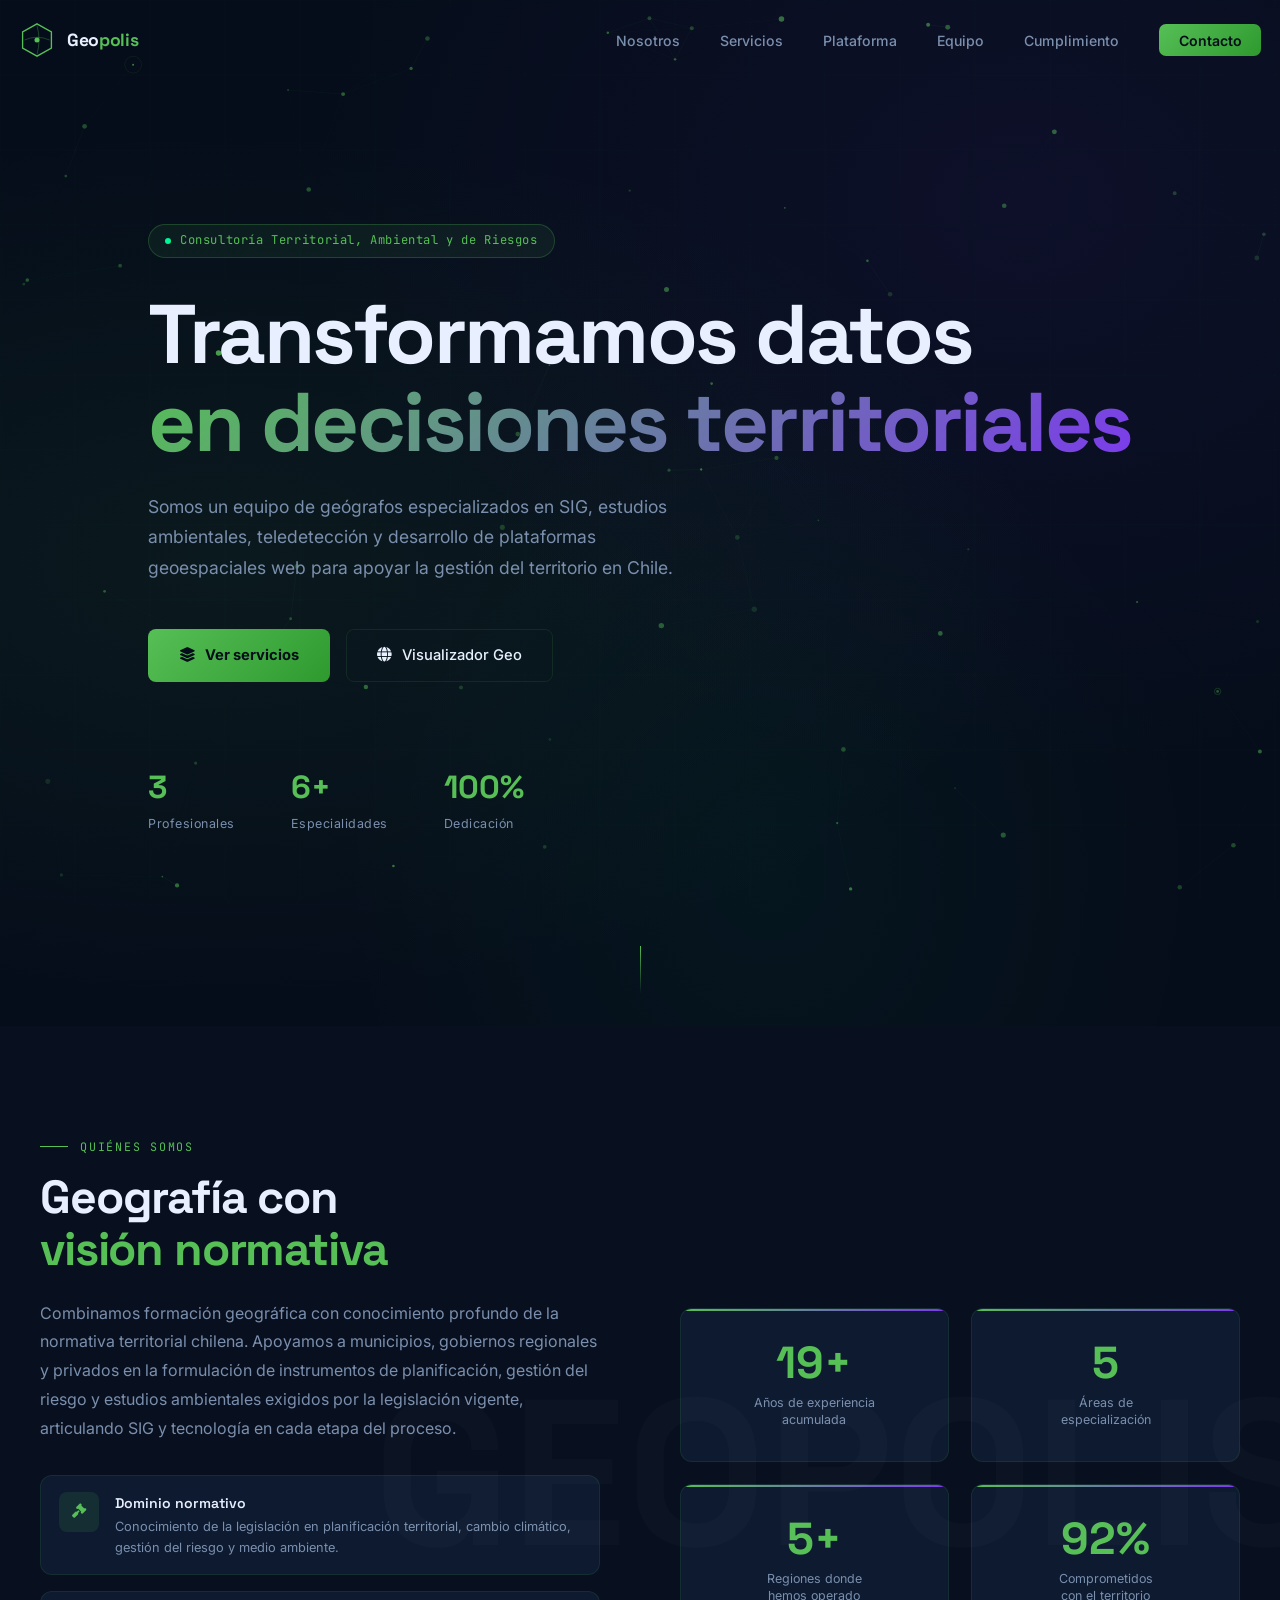
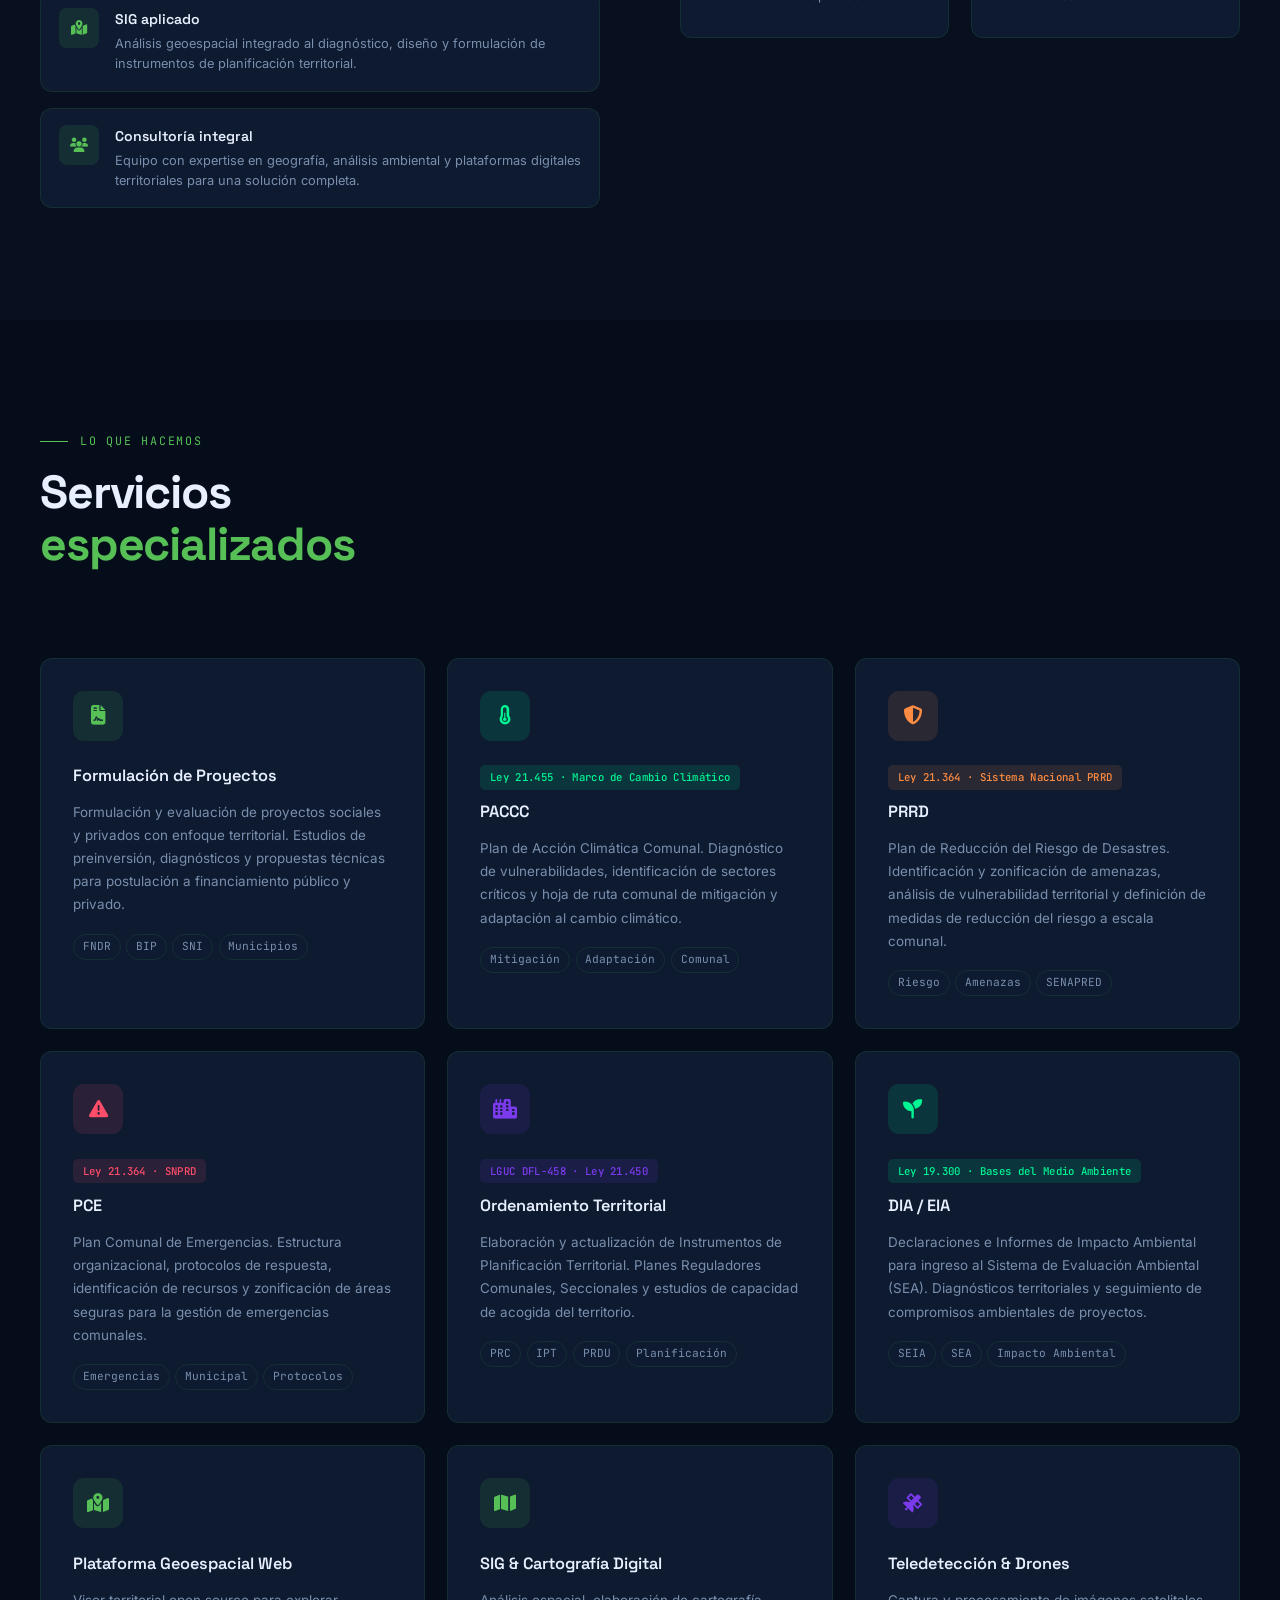
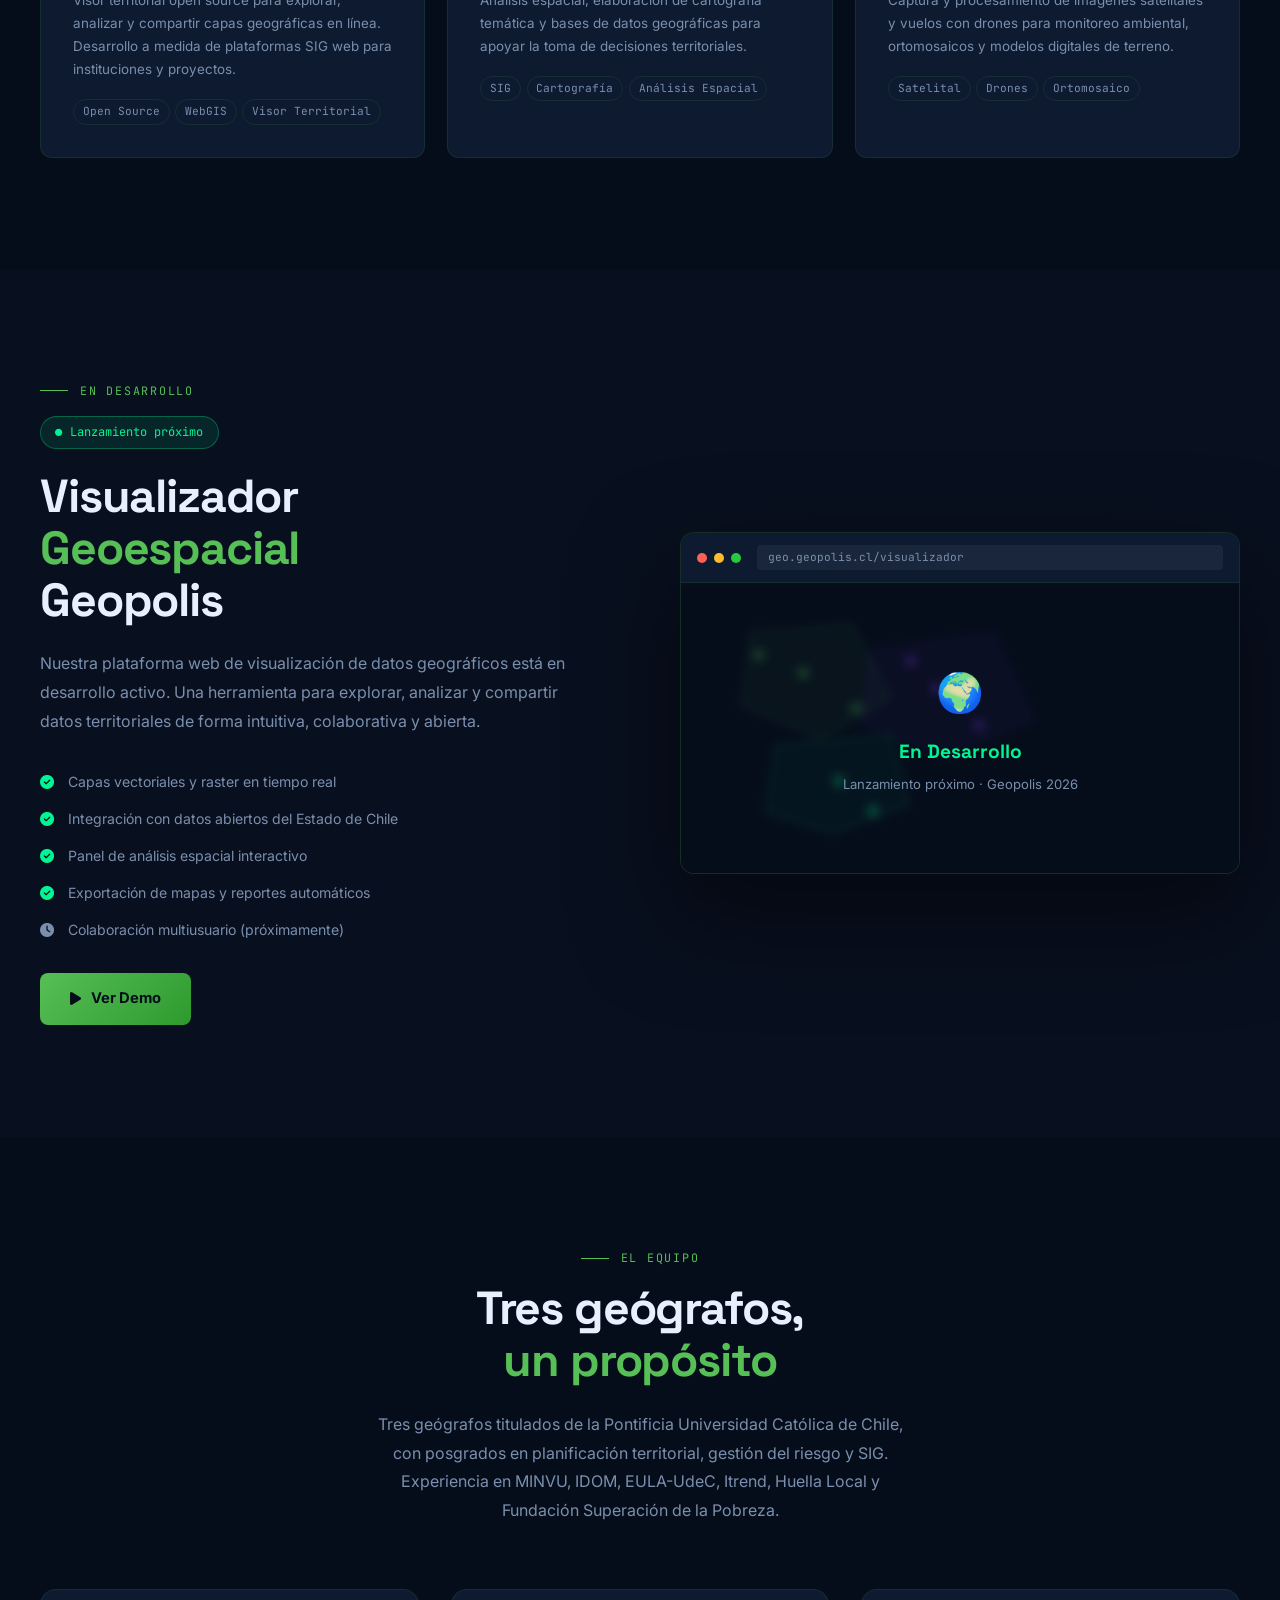
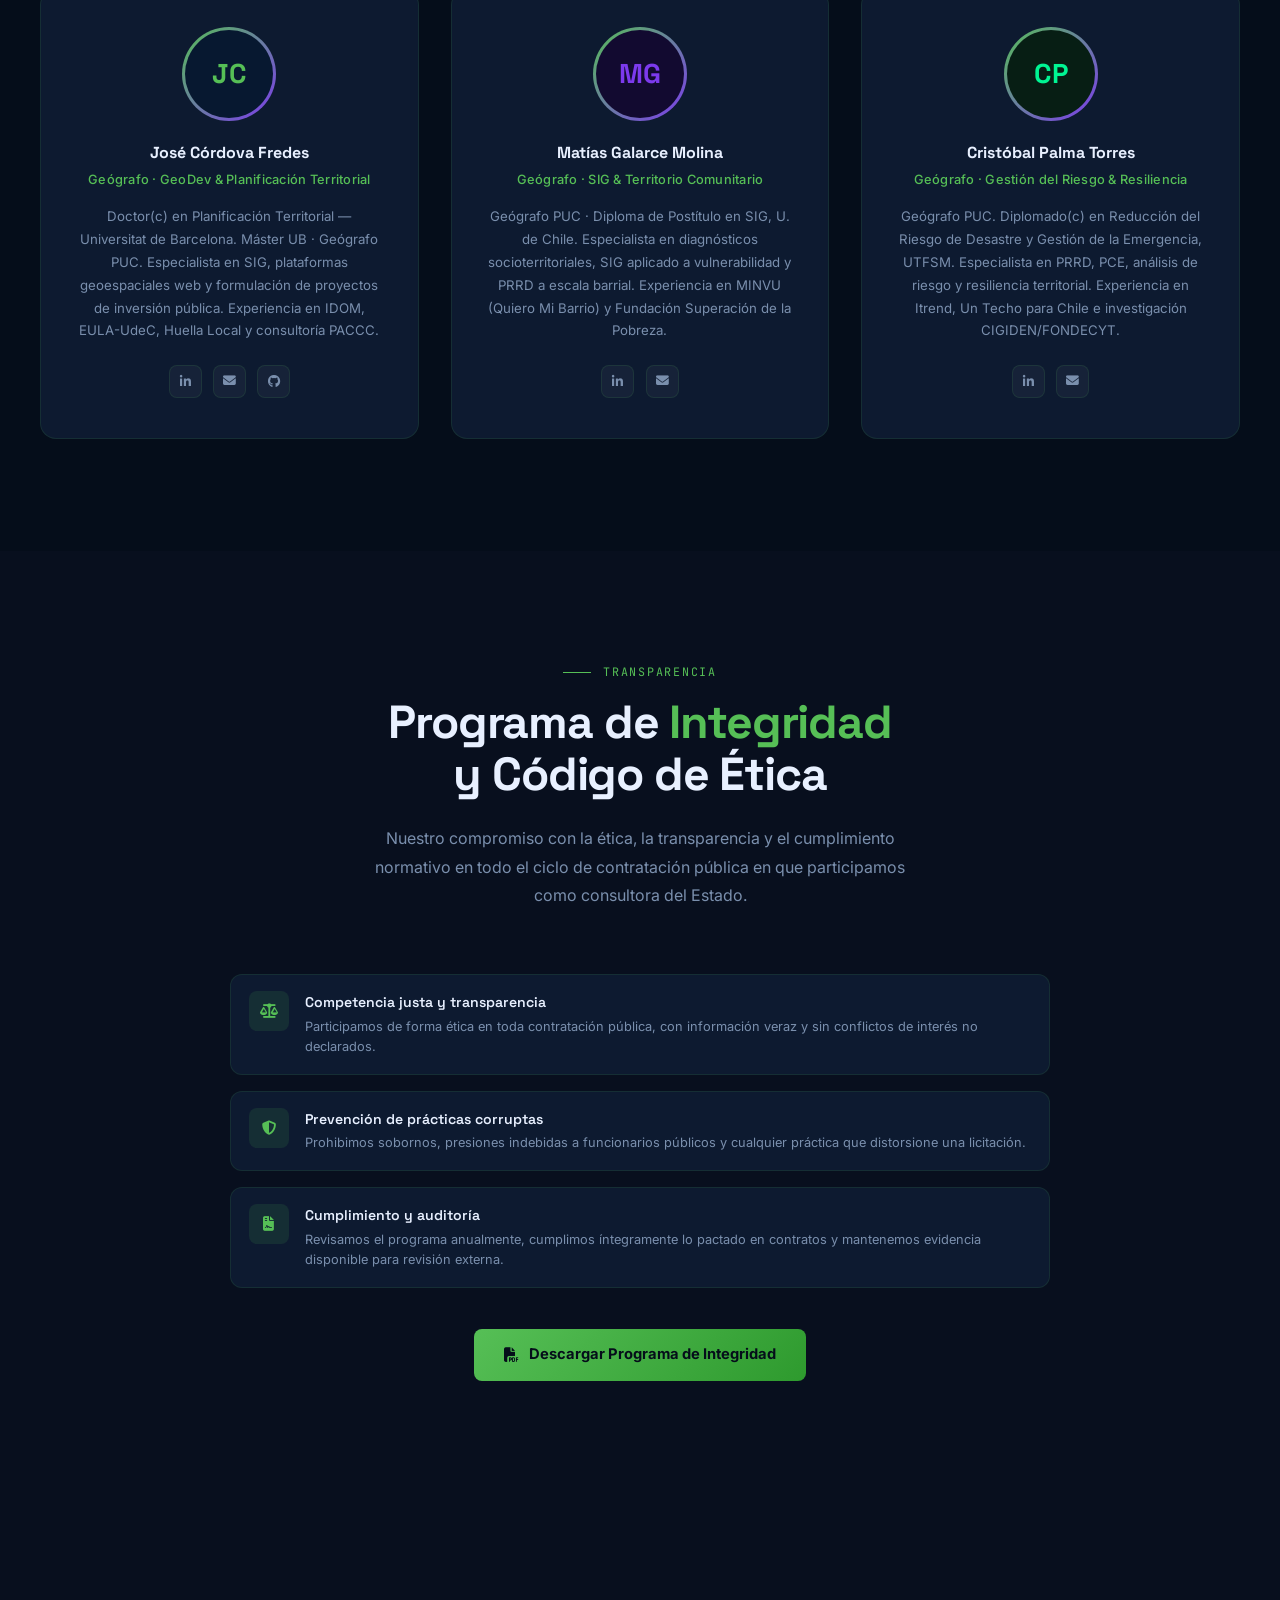
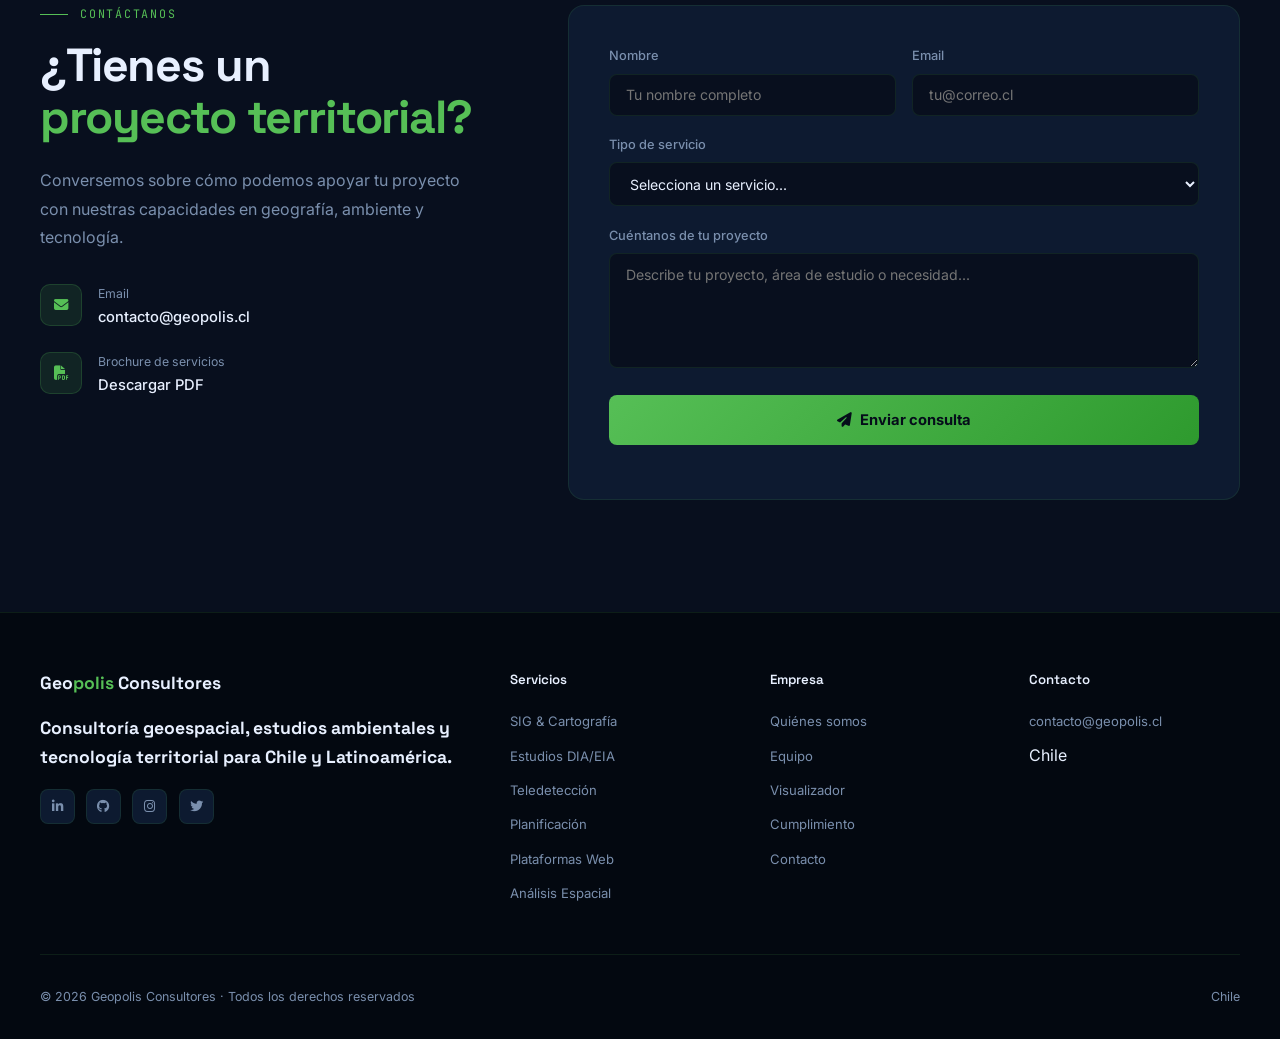
==== commit 4a8f0d24: "Enriquece datos estructurados de los socios para SEO de marca personal Cada socio en el JSON-LD ahor" ====
--- a/index.html
+++ b/index.html
@@ -52,9 +52,27 @@
         "https://www.linkedin.com/company/geopolis-consultores"
       ],
       "founder": [
-        { "@type": "Person", "name": "José Córdova Fredes" },
-        { "@type": "Person", "name": "Matías Galarce Molina" },
-        { "@type": "Person", "name": "Cristóbal Palma Torres" }
+        {
+          "@type": "Person",
+          "name": "José Córdova Fredes",
+          "jobTitle": "Geógrafo · GeoDev & Planificación Territorial",
+          "sameAs": ["https://www.linkedin.com/in/jcordovafredes/"],
+          "worksFor": { "@type": "Organization", "name": "Geopolis Consultores" }
+        },
+        {
+          "@type": "Person",
+          "name": "Matías Galarce Molina",
+          "jobTitle": "Geógrafo · SIG & Territorio Comunitario",
+          "sameAs": ["https://www.linkedin.com/in/mat%C3%ADas-galarce-molina-362108172/"],
+          "worksFor": { "@type": "Organization", "name": "Geopolis Consultores" }
+        },
+        {
+          "@type": "Person",
+          "name": "Cristóbal Palma Torres",
+          "jobTitle": "Geógrafo · Gestión del Riesgo & Resiliencia",
+          "sameAs": ["https://www.linkedin.com/in/crist%C3%B3bal-palma-torres-70b17350/"],
+          "worksFor": { "@type": "Organization", "name": "Geopolis Consultores" }
+        }
       ],
       "makesOffer": [
         { "@type": "Offer", "itemOffered": { "@type": "Service", "name": "Formulación de Proyectos" } },
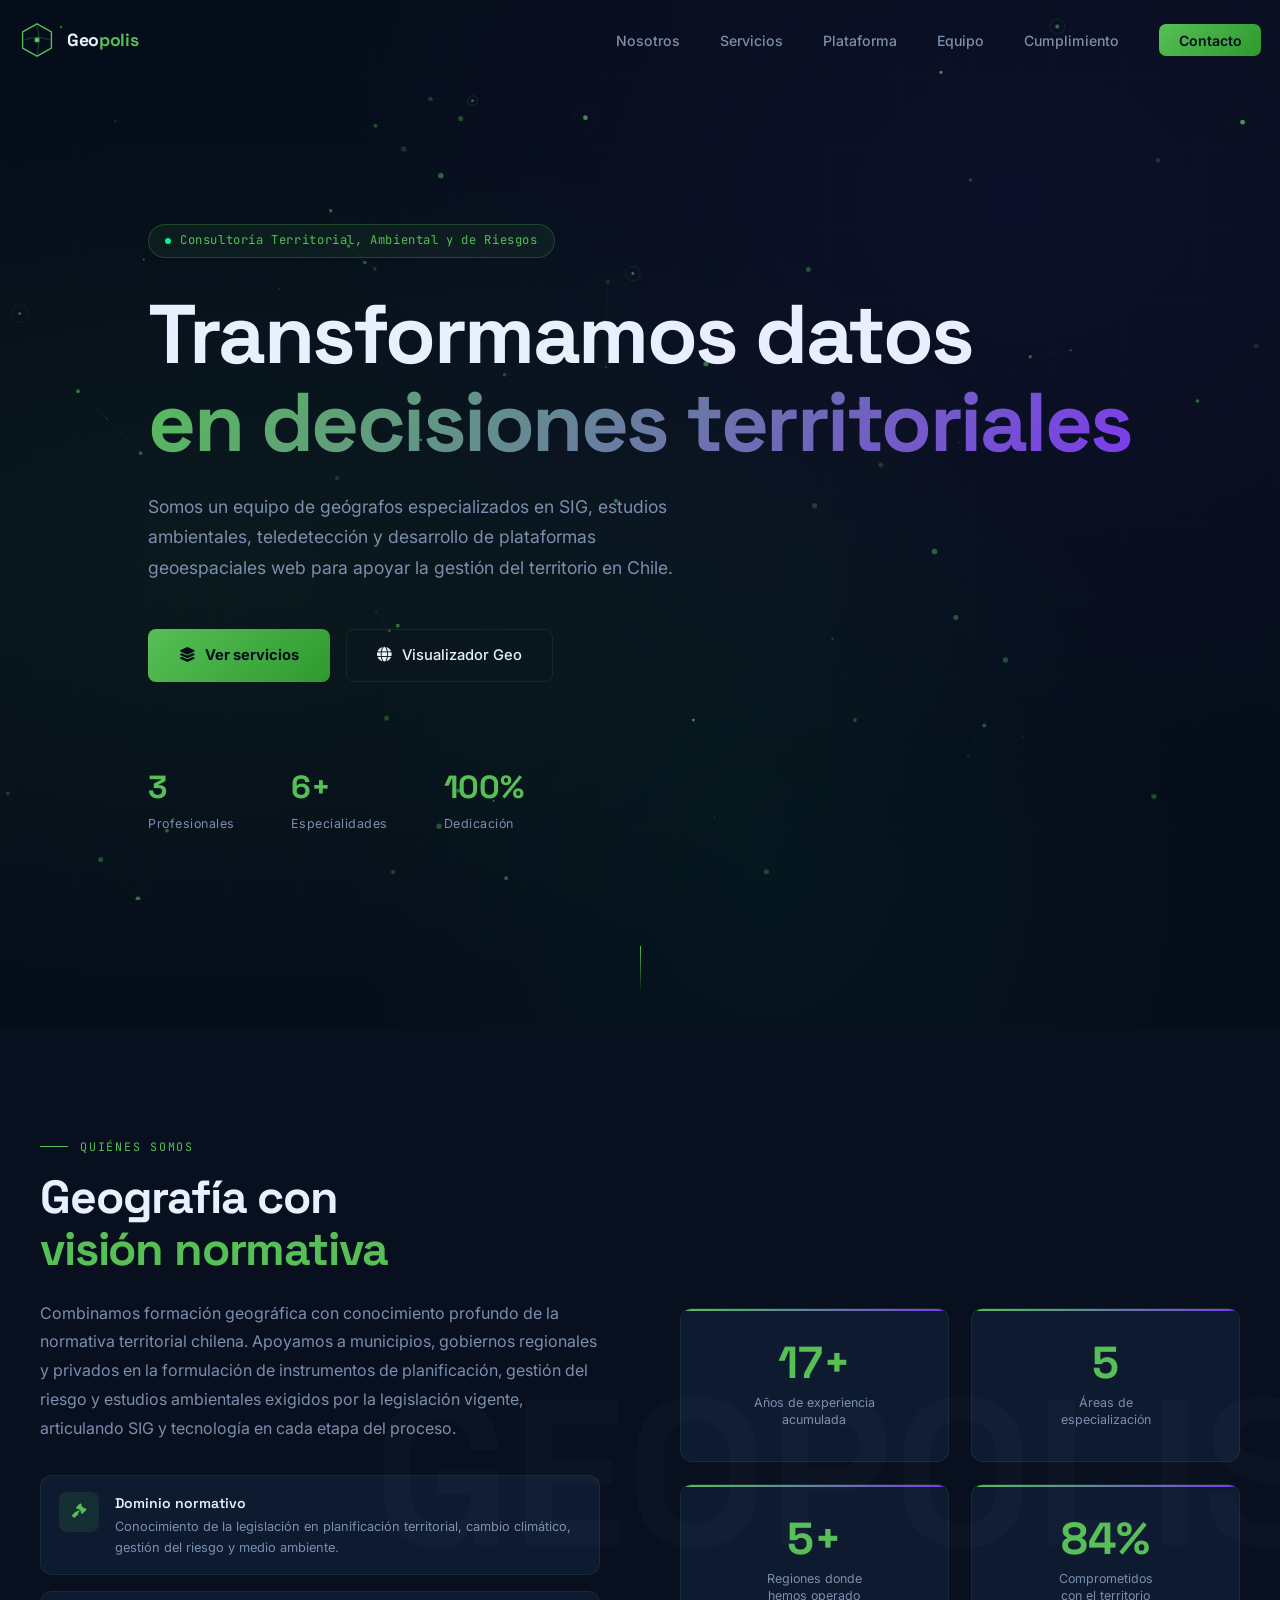
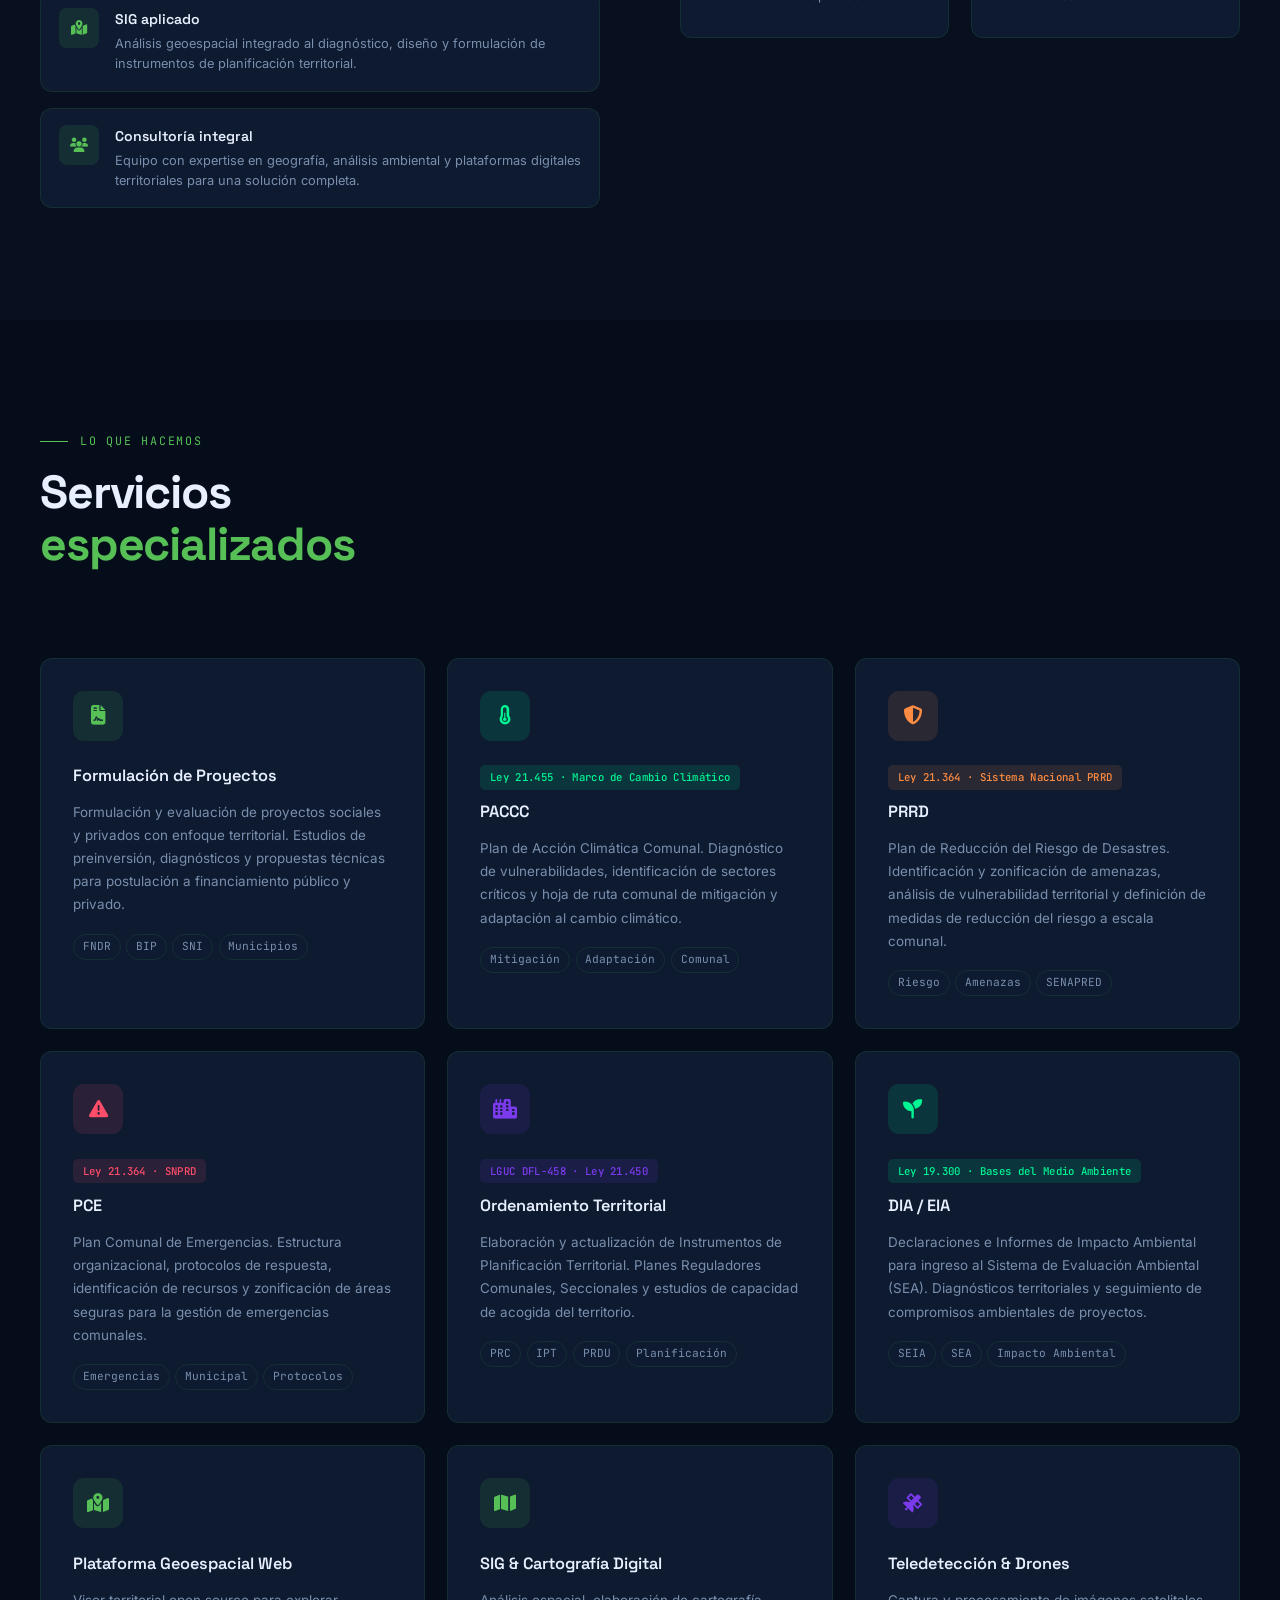
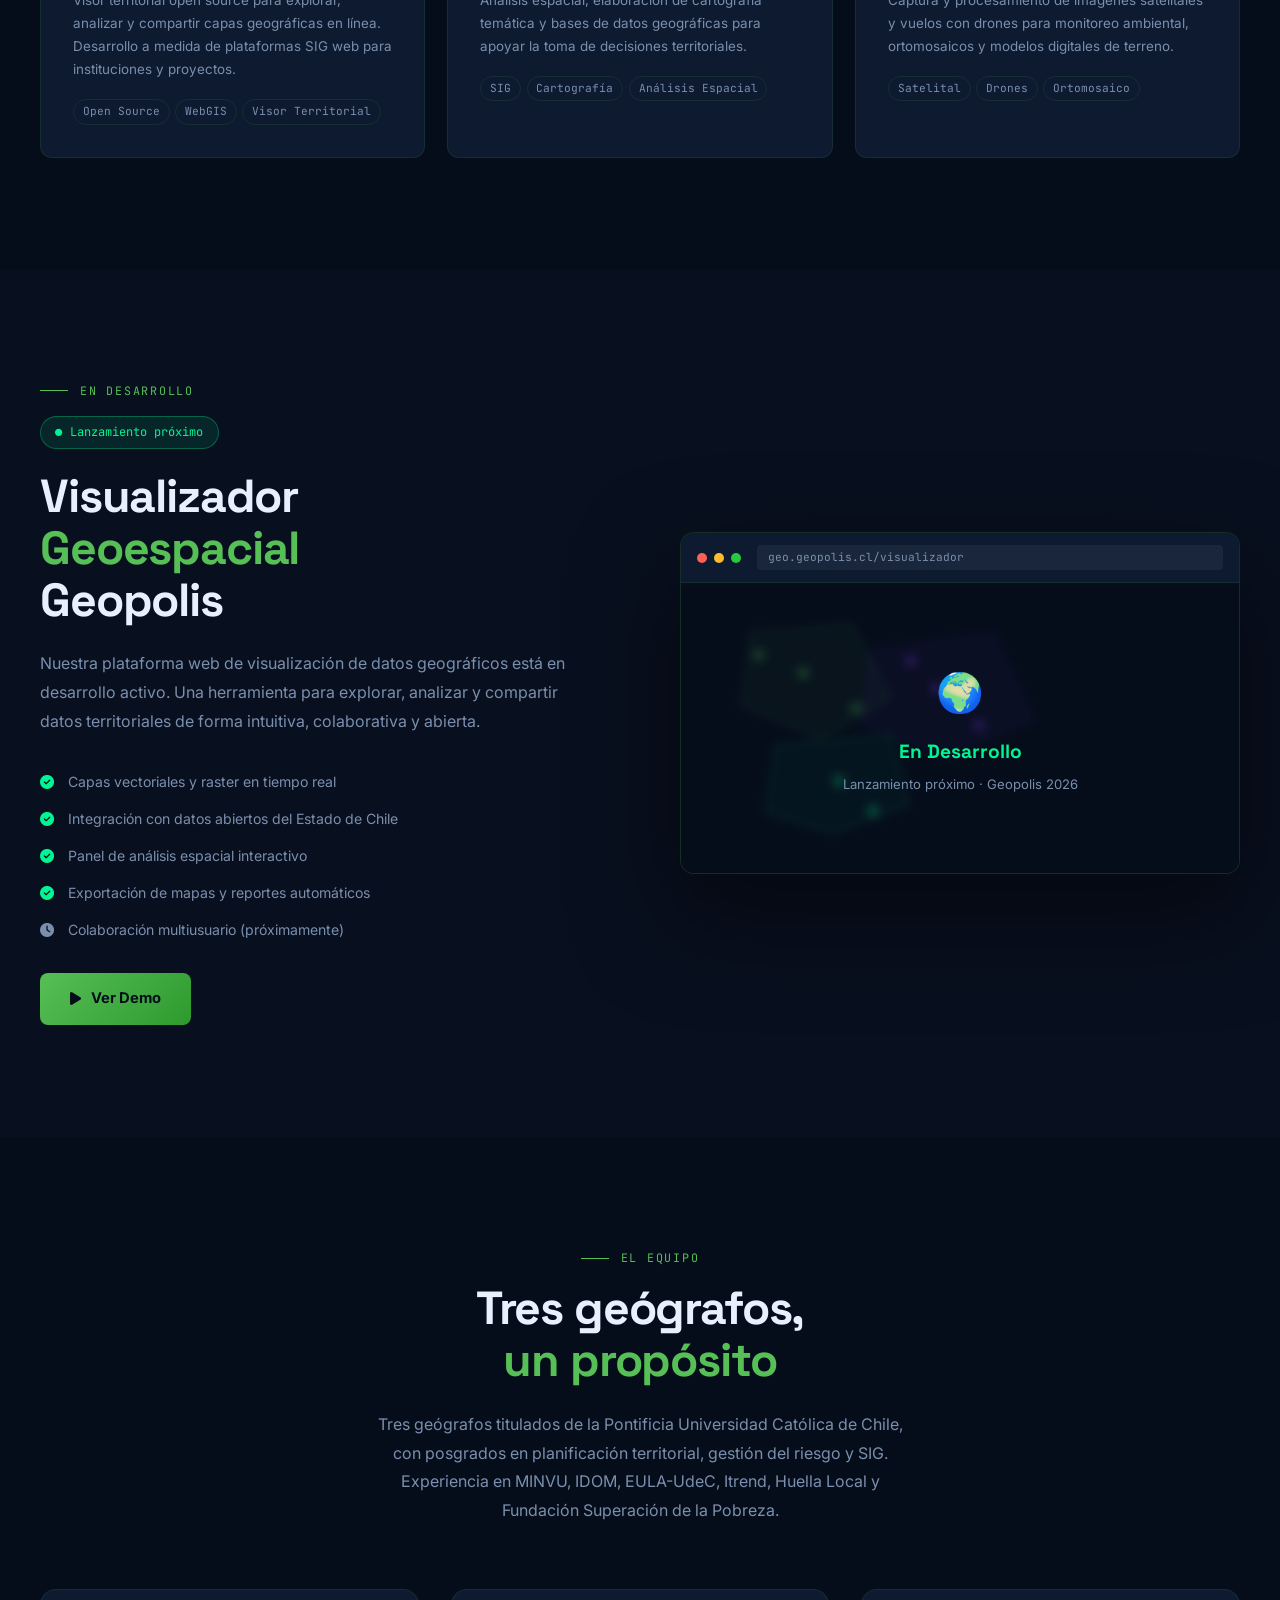
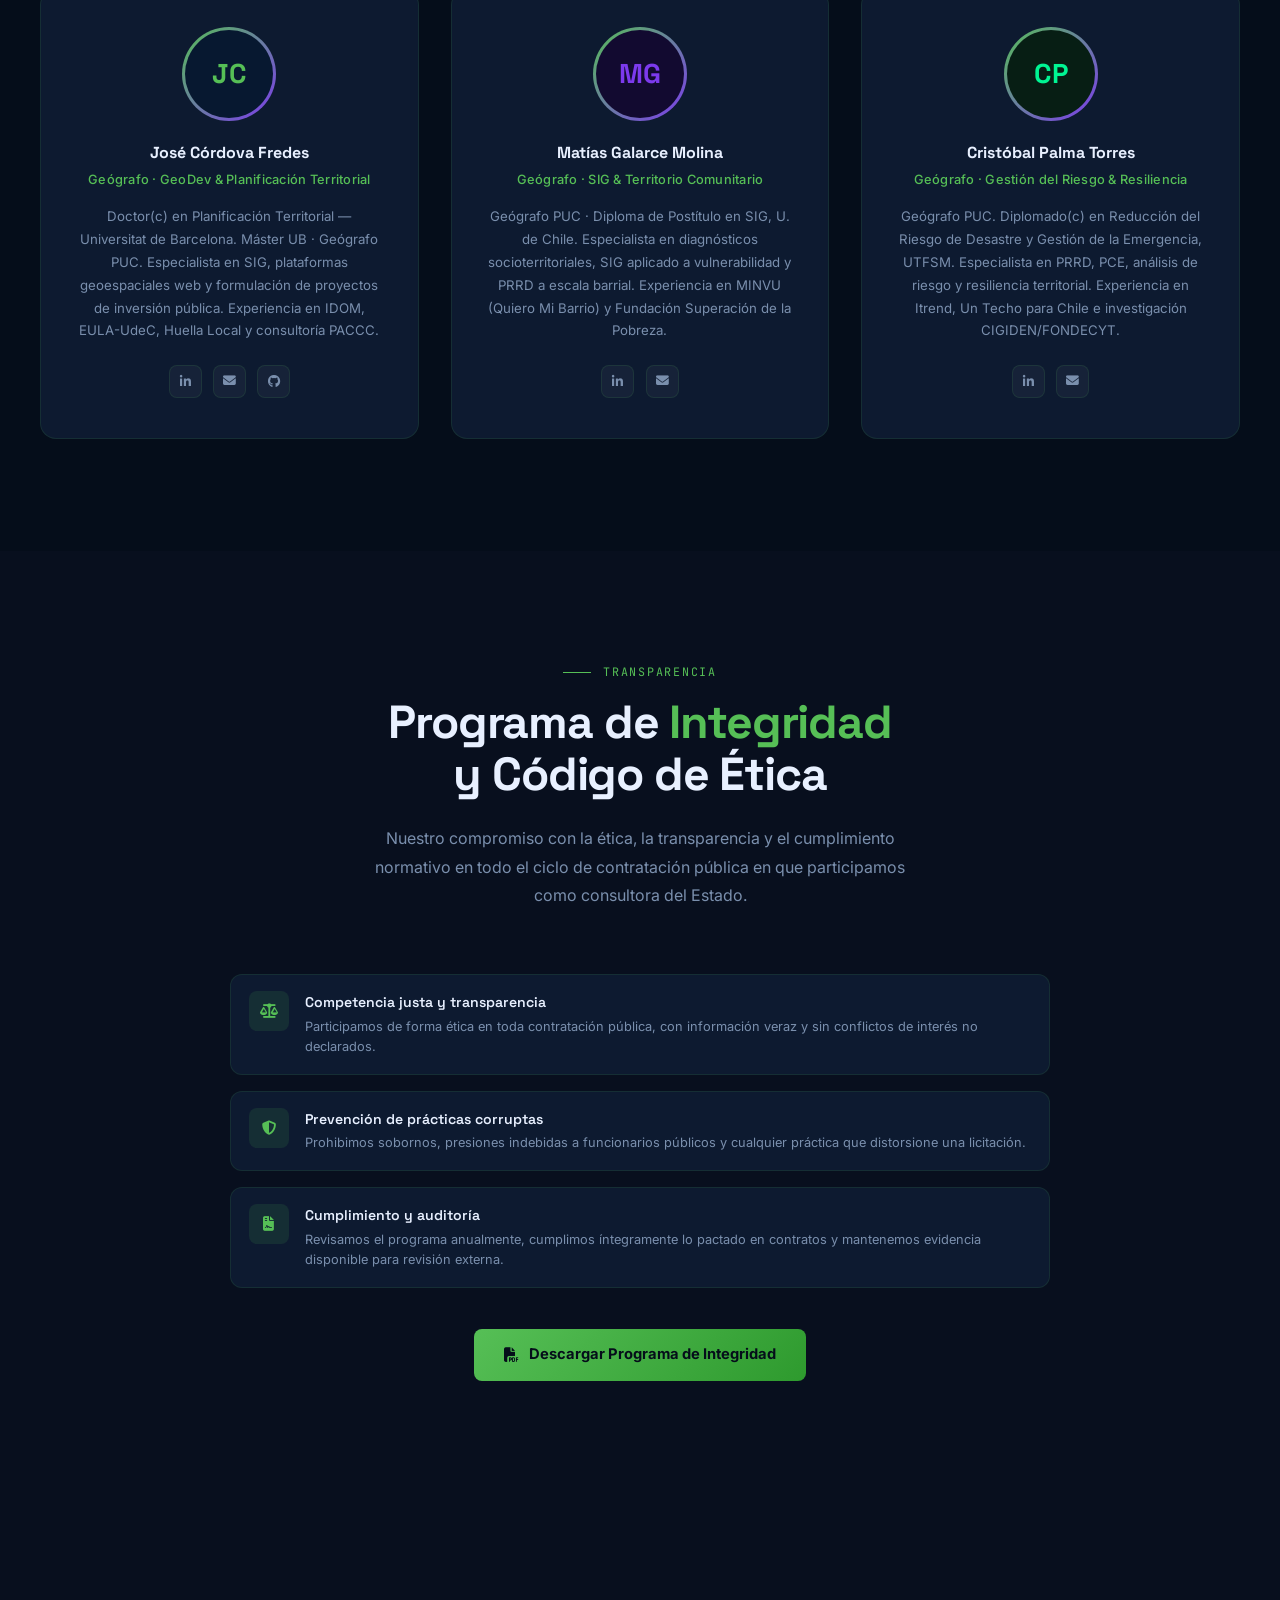
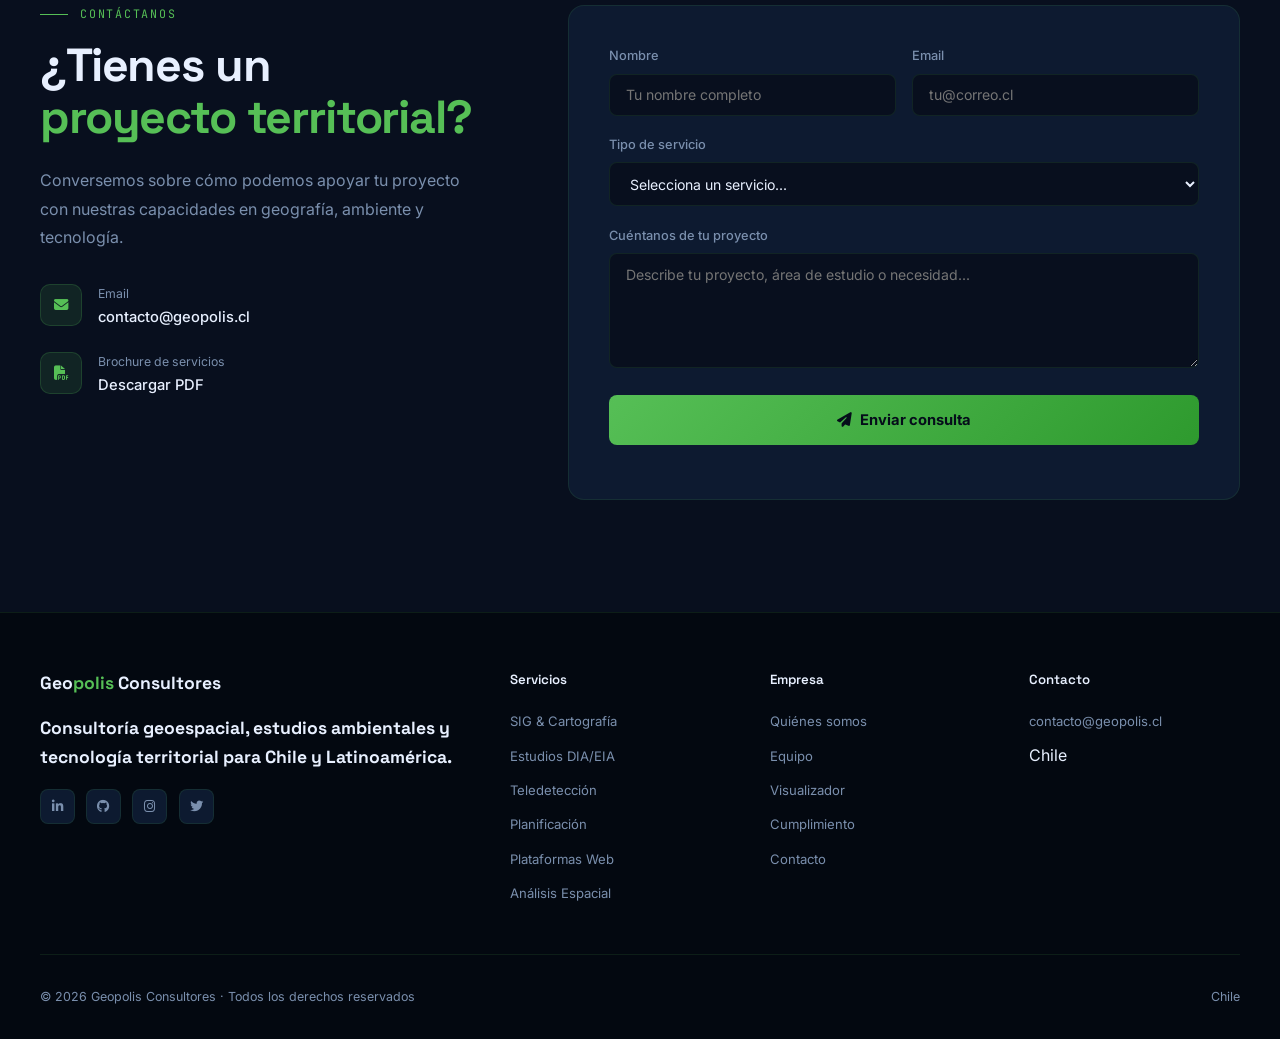
==== commit 9c51e965: "Actualiza URLs de LinkedIn de Matías Galarce y Cristóbal Palma Co-Authored-By: Claude Sonnet 5 <nore" ====
--- a/index.html
+++ b/index.html
@@ -63,14 +63,14 @@
           "@type": "Person",
           "name": "Matías Galarce Molina",
           "jobTitle": "Geógrafo · SIG & Territorio Comunitario",
-          "sameAs": ["https://www.linkedin.com/in/mat%C3%ADas-galarce-molina-362108172/"],
+          "sameAs": ["https://www.linkedin.com/in/matiasgalarce"],
           "worksFor": { "@type": "Organization", "name": "Geopolis Consultores" }
         },
         {
           "@type": "Person",
           "name": "Cristóbal Palma Torres",
           "jobTitle": "Geógrafo · Gestión del Riesgo & Resiliencia",
-          "sameAs": ["https://www.linkedin.com/in/crist%C3%B3bal-palma-torres-70b17350/"],
+          "sameAs": ["https://www.linkedin.com/in/cmpalmatorres"],
           "worksFor": { "@type": "Organization", "name": "Geopolis Consultores" }
         }
       ],
@@ -674,7 +674,7 @@
                     Experiencia en MINVU (Quiero Mi Barrio) y Fundación Superación de la Pobreza.
                 </p>
                 <div class="t-links">
-                    <a href="https://www.linkedin.com/in/mat%C3%ADas-galarce-molina-362108172/" class="t-link" target="_blank" rel="noopener"><i class="fab fa-linkedin-in"></i></a>
+                    <a href="https://www.linkedin.com/in/matiasgalarce" class="t-link" target="_blank" rel="noopener"><i class="fab fa-linkedin-in"></i></a>
                     <a href="mailto:mgalarce@geopolis.cl" class="t-link"><i class="fas fa-envelope"></i></a>
                 </div>
             </div>
@@ -688,7 +688,7 @@
                     Experiencia en Itrend, Un Techo para Chile e investigación CIGIDEN/FONDECYT.
                 </p>
                 <div class="t-links">
-                    <a href="https://www.linkedin.com/in/crist%C3%B3bal-palma-torres-70b17350/" class="t-link" target="_blank" rel="noopener"><i class="fab fa-linkedin-in"></i></a>
+                    <a href="https://www.linkedin.com/in/cmpalmatorres" class="t-link" target="_blank" rel="noopener"><i class="fab fa-linkedin-in"></i></a>
                     <a href="mailto:cpalma@geopolis.cl" class="t-link"><i class="fas fa-envelope"></i></a>
                 </div>
             </div>
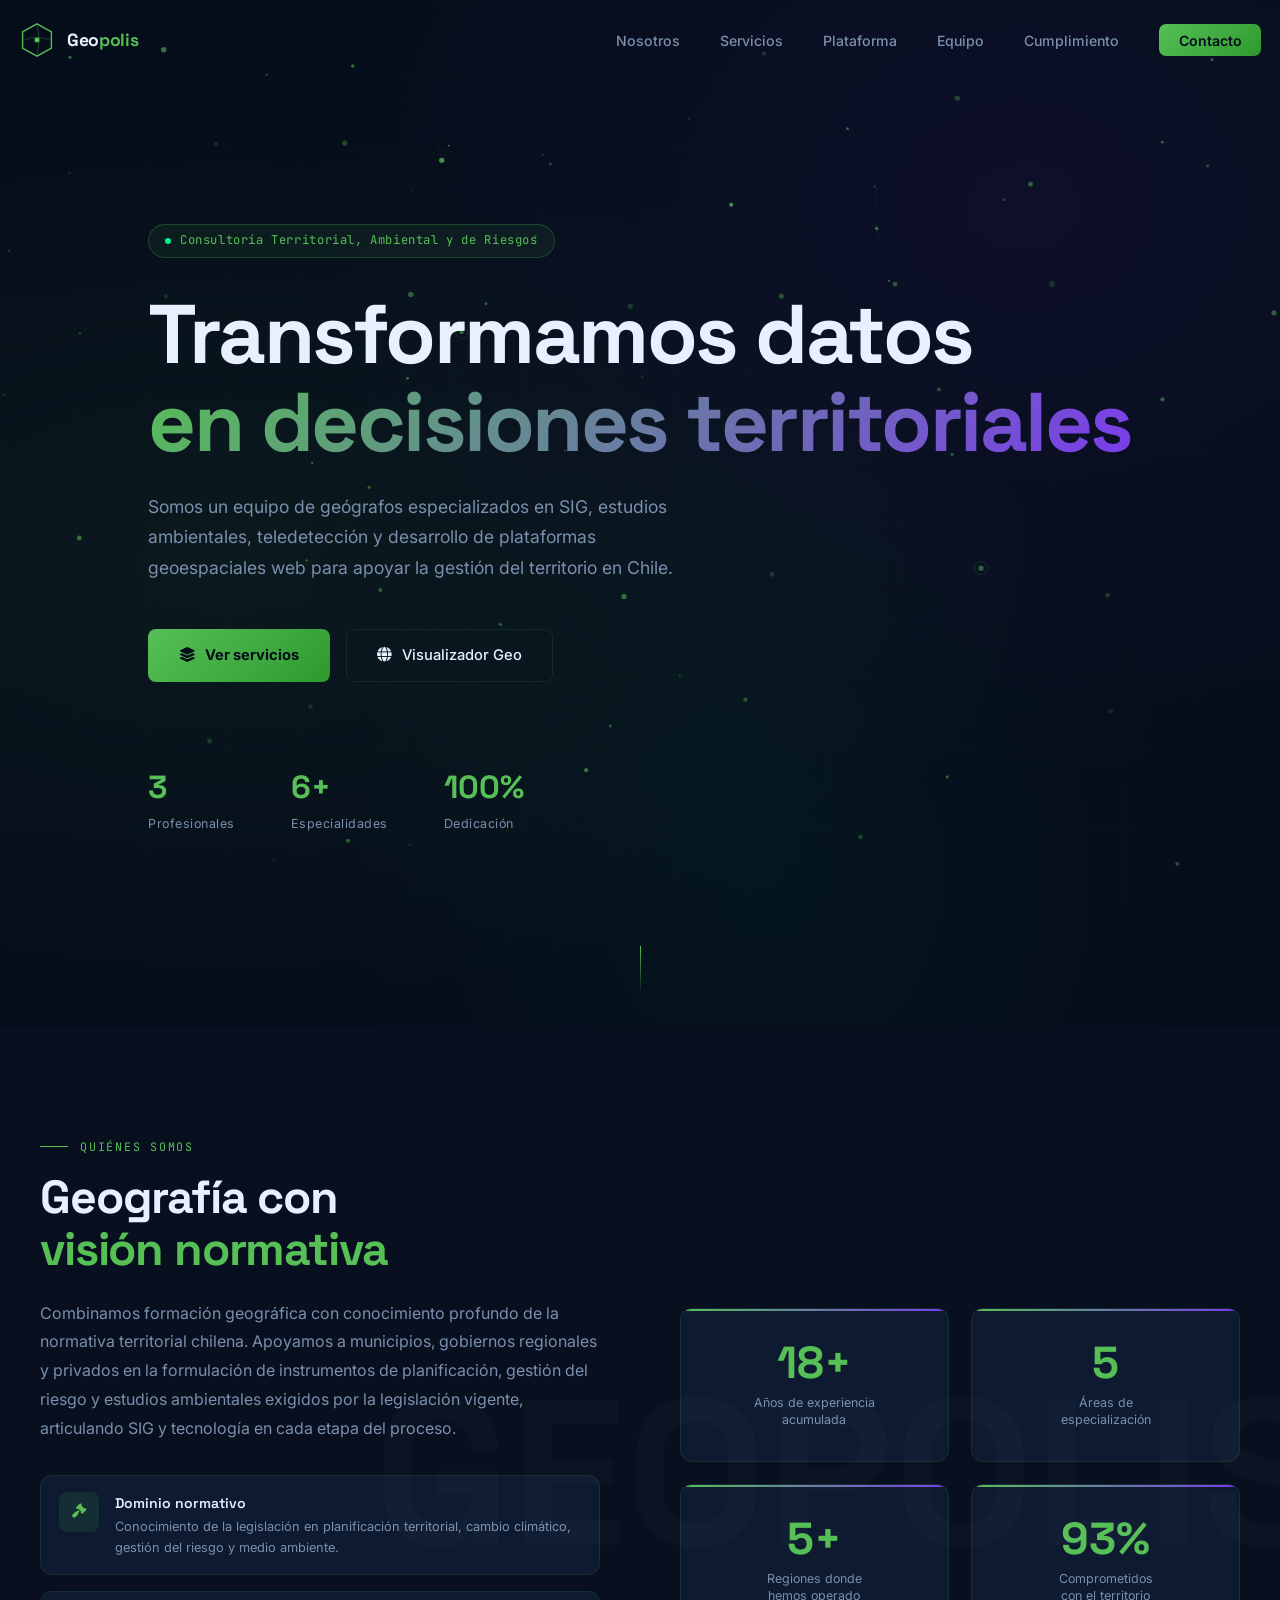
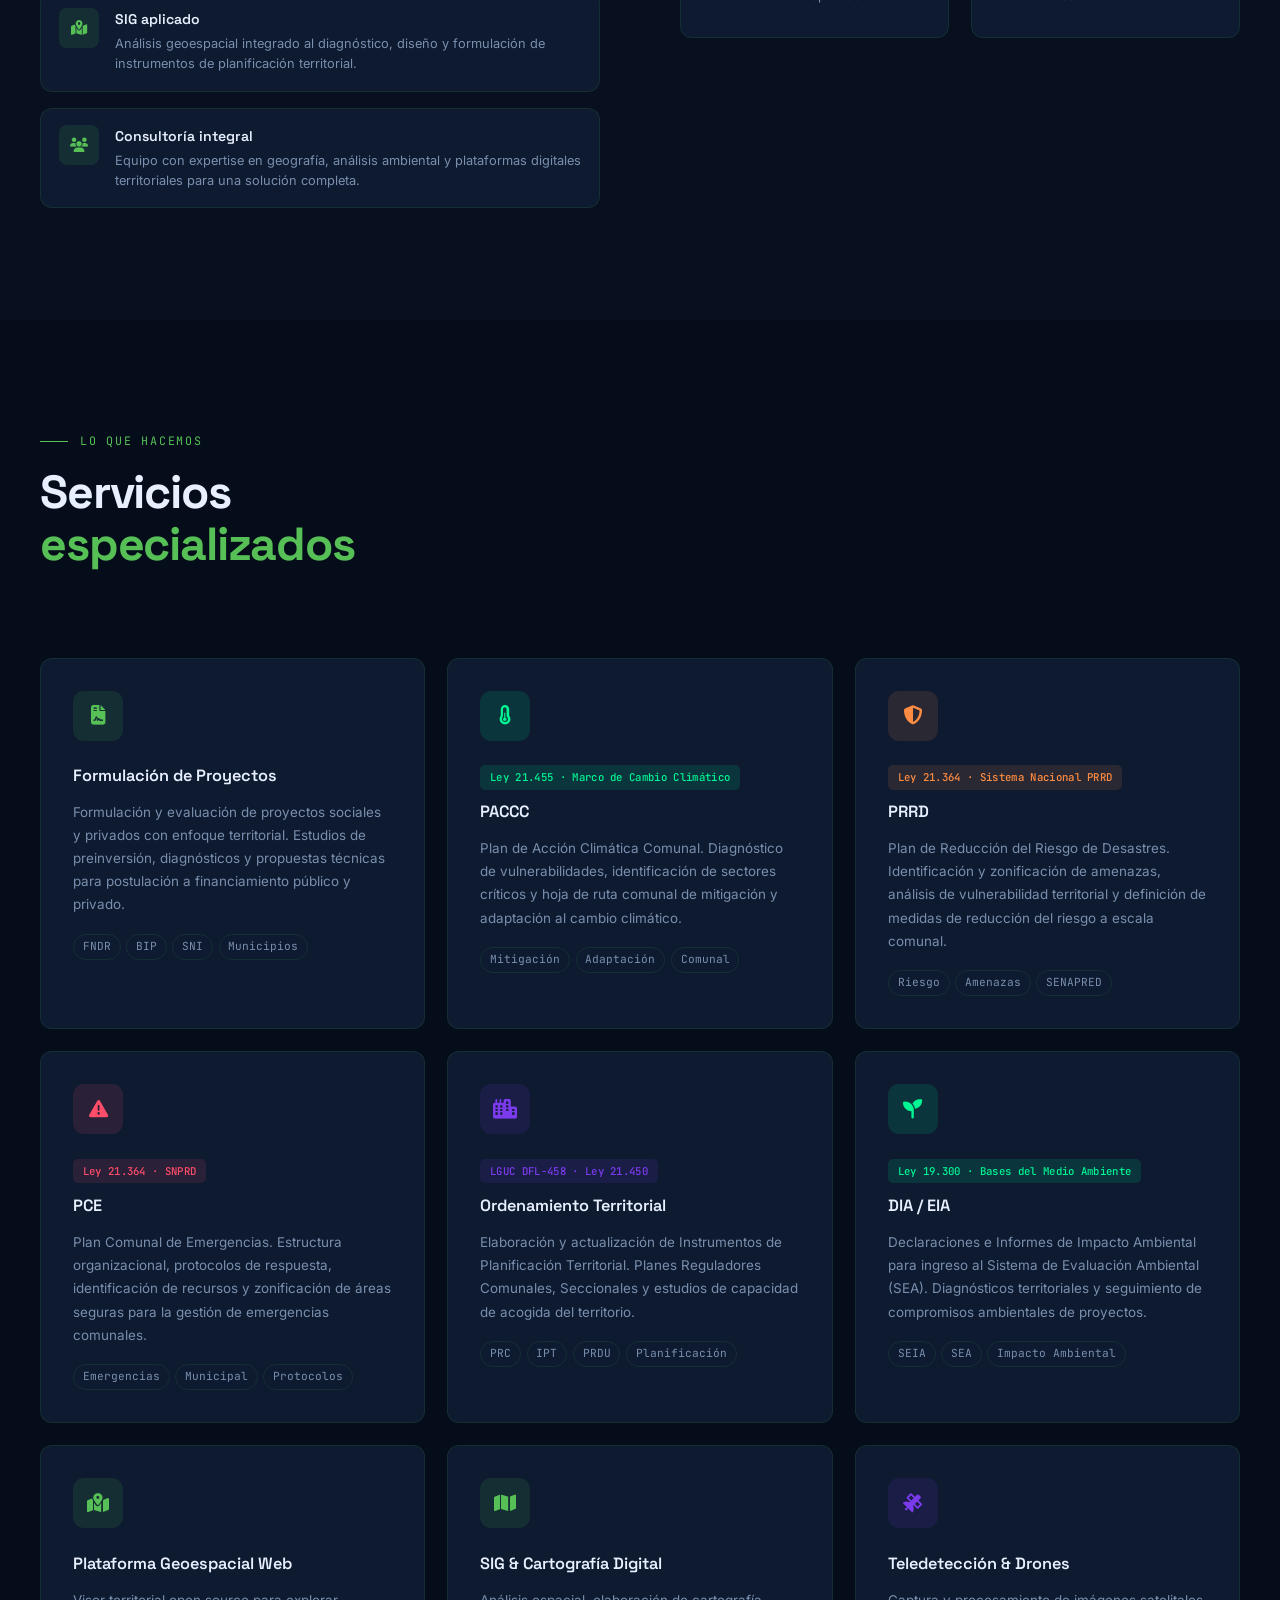
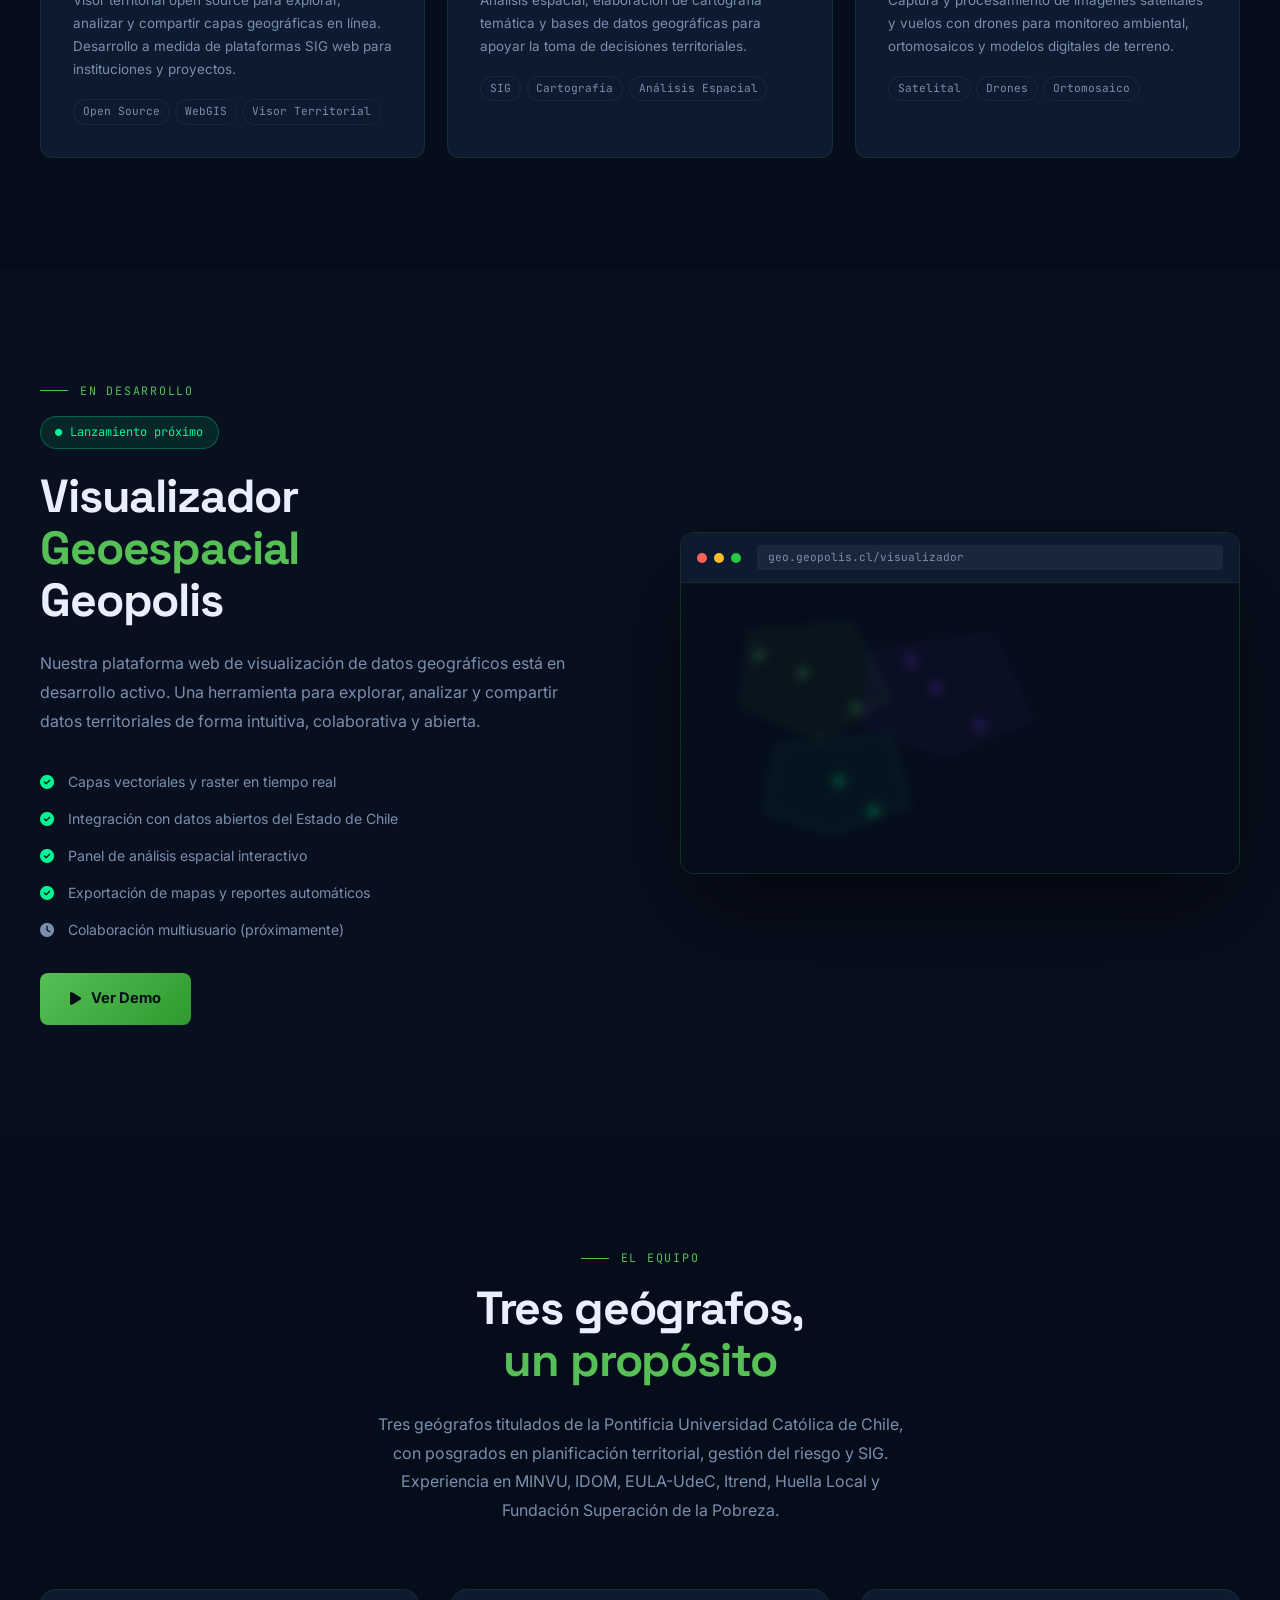
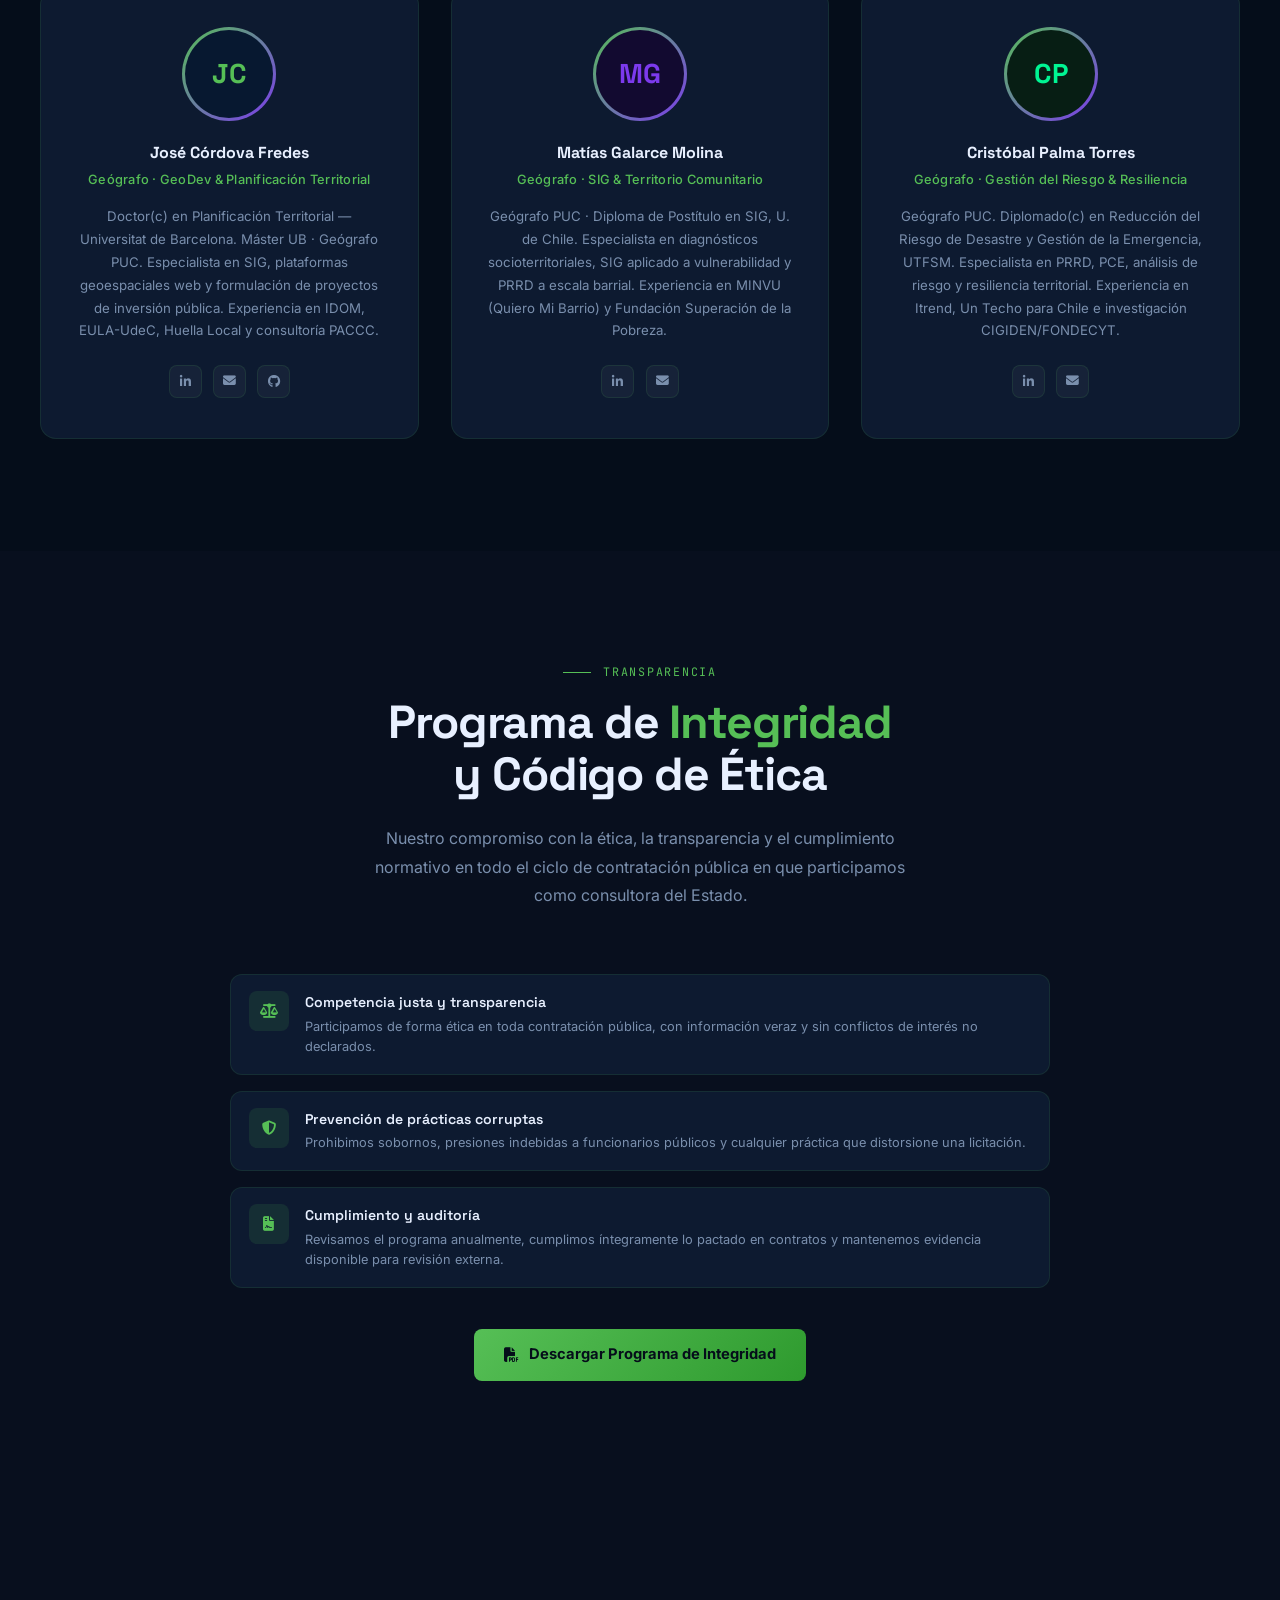
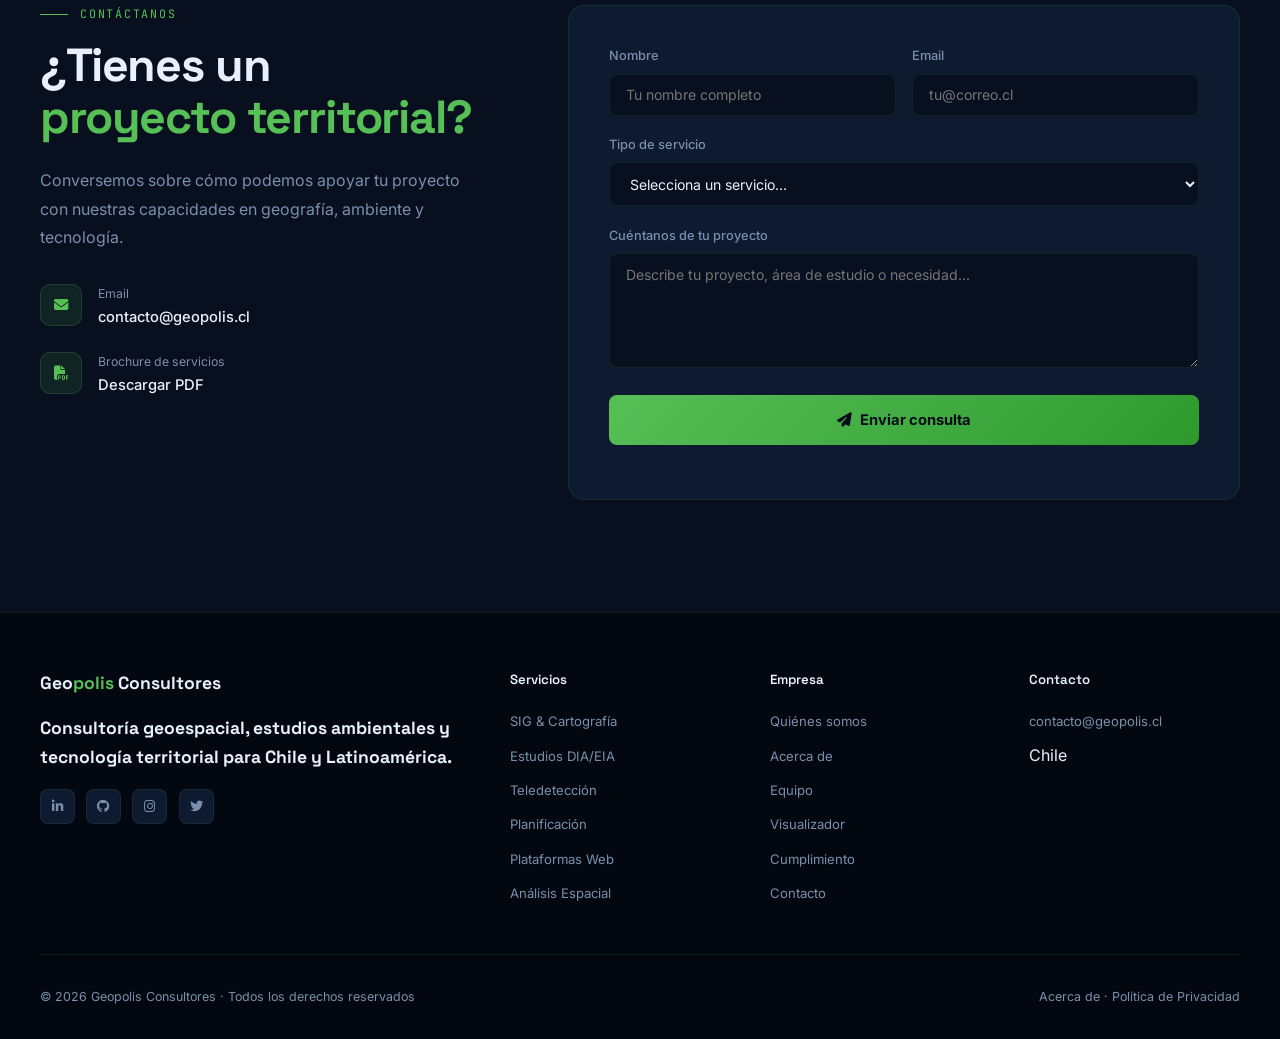
==== commit 5c726f66: "Agrega Google AdSense, ads.txt y páginas de Privacidad/Acerca de Páginas reales (no anchors) para qu" ====
--- a/index.html
+++ b/index.html
@@ -23,6 +23,9 @@
     <meta name="twitter:image" content="https://www.geopolis.cl/assests/wordmark-geopolis.png">
 
     <link rel="icon" type="image/svg+xml" href="assests/logo-geopolis.svg">
+
+    <script async src="https://pagead2.googlesyndication.com/pagead/js/adsbygoogle.js?client=ca-pub-1842499606253396"
+     crossorigin="anonymous"></script>
 
     <link rel="preconnect" href="https://fonts.googleapis.com">
     <link rel="preconnect" href="https://fonts.gstatic.com" crossorigin>
@@ -300,6 +303,8 @@
         .f-col ul a:hover{color:var(--cyan)}
         .footer-bot{max-width:1200px;margin:0 auto;padding-top:2rem;border-top:1px solid var(--border);display:flex;justify-content:space-between;align-items:center;font-size:.78rem;color:var(--muted)}
         .footer-bot .rut{font-family:'JetBrains Mono',monospace}
+        .footer-legal a{color:var(--muted);text-decoration:none;transition:color .3s}
+        .footer-legal a:hover{color:var(--cyan)}
 
         /* ── RESPONSIVE ── */
         @media(max-width:900px){
@@ -842,6 +847,7 @@
             <h4>Empresa</h4>
             <ul>
                 <li><a href="#nosotros">Quiénes somos</a></li>
+                <li><a href="acerca-de.html">Acerca de</a></li>
                 <li><a href="#equipo">Equipo</a></li>
                 <li><a href="#plataforma">Visualizador</a></li>
                 <li><a href="#cumplimiento">Cumplimiento</a></li>
@@ -858,7 +864,9 @@
     </div>
     <div class="footer-bot">
         <span>© 2026 Geopolis Consultores · Todos los derechos reservados</span>
-        <span>Chile</span>
+        <span class="footer-legal">
+            <a href="acerca-de.html">Acerca de</a> · <a href="privacidad.html">Política de Privacidad</a>
+        </span>
     </div>
 </footer>
 
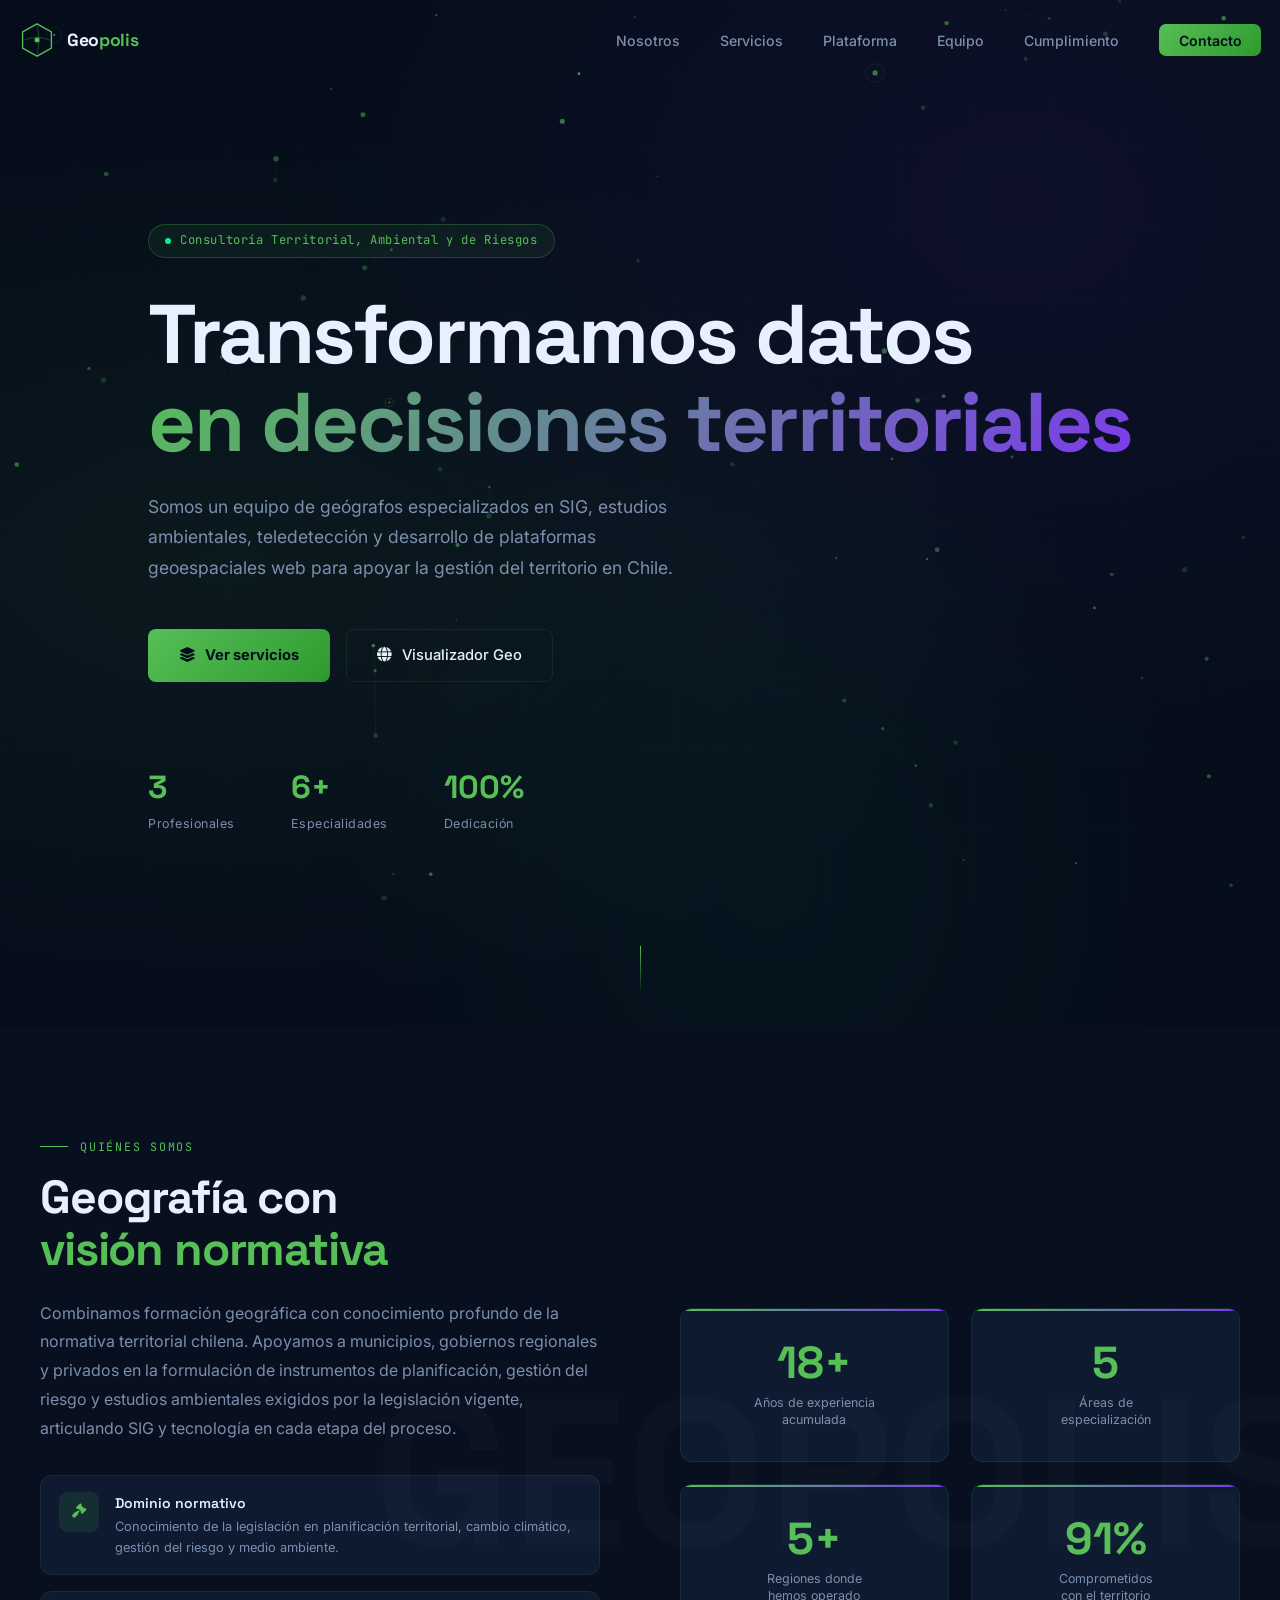
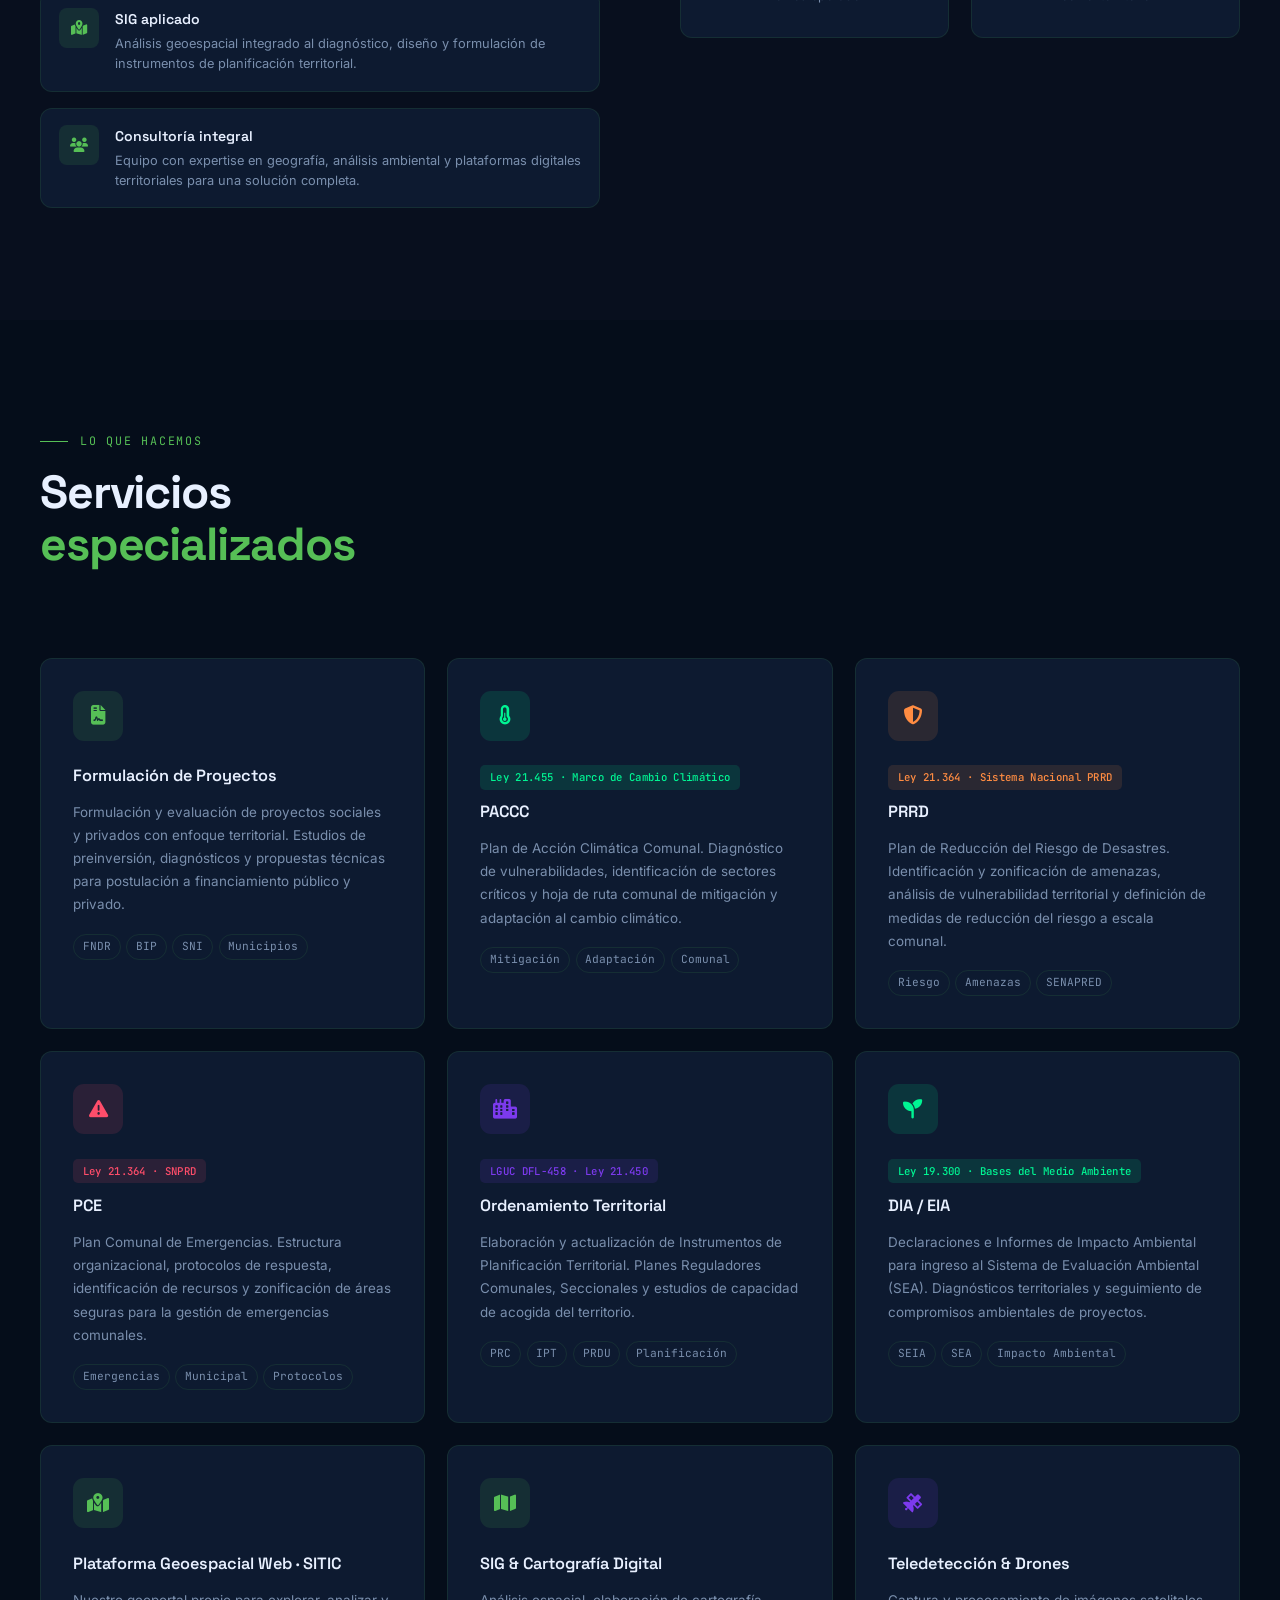
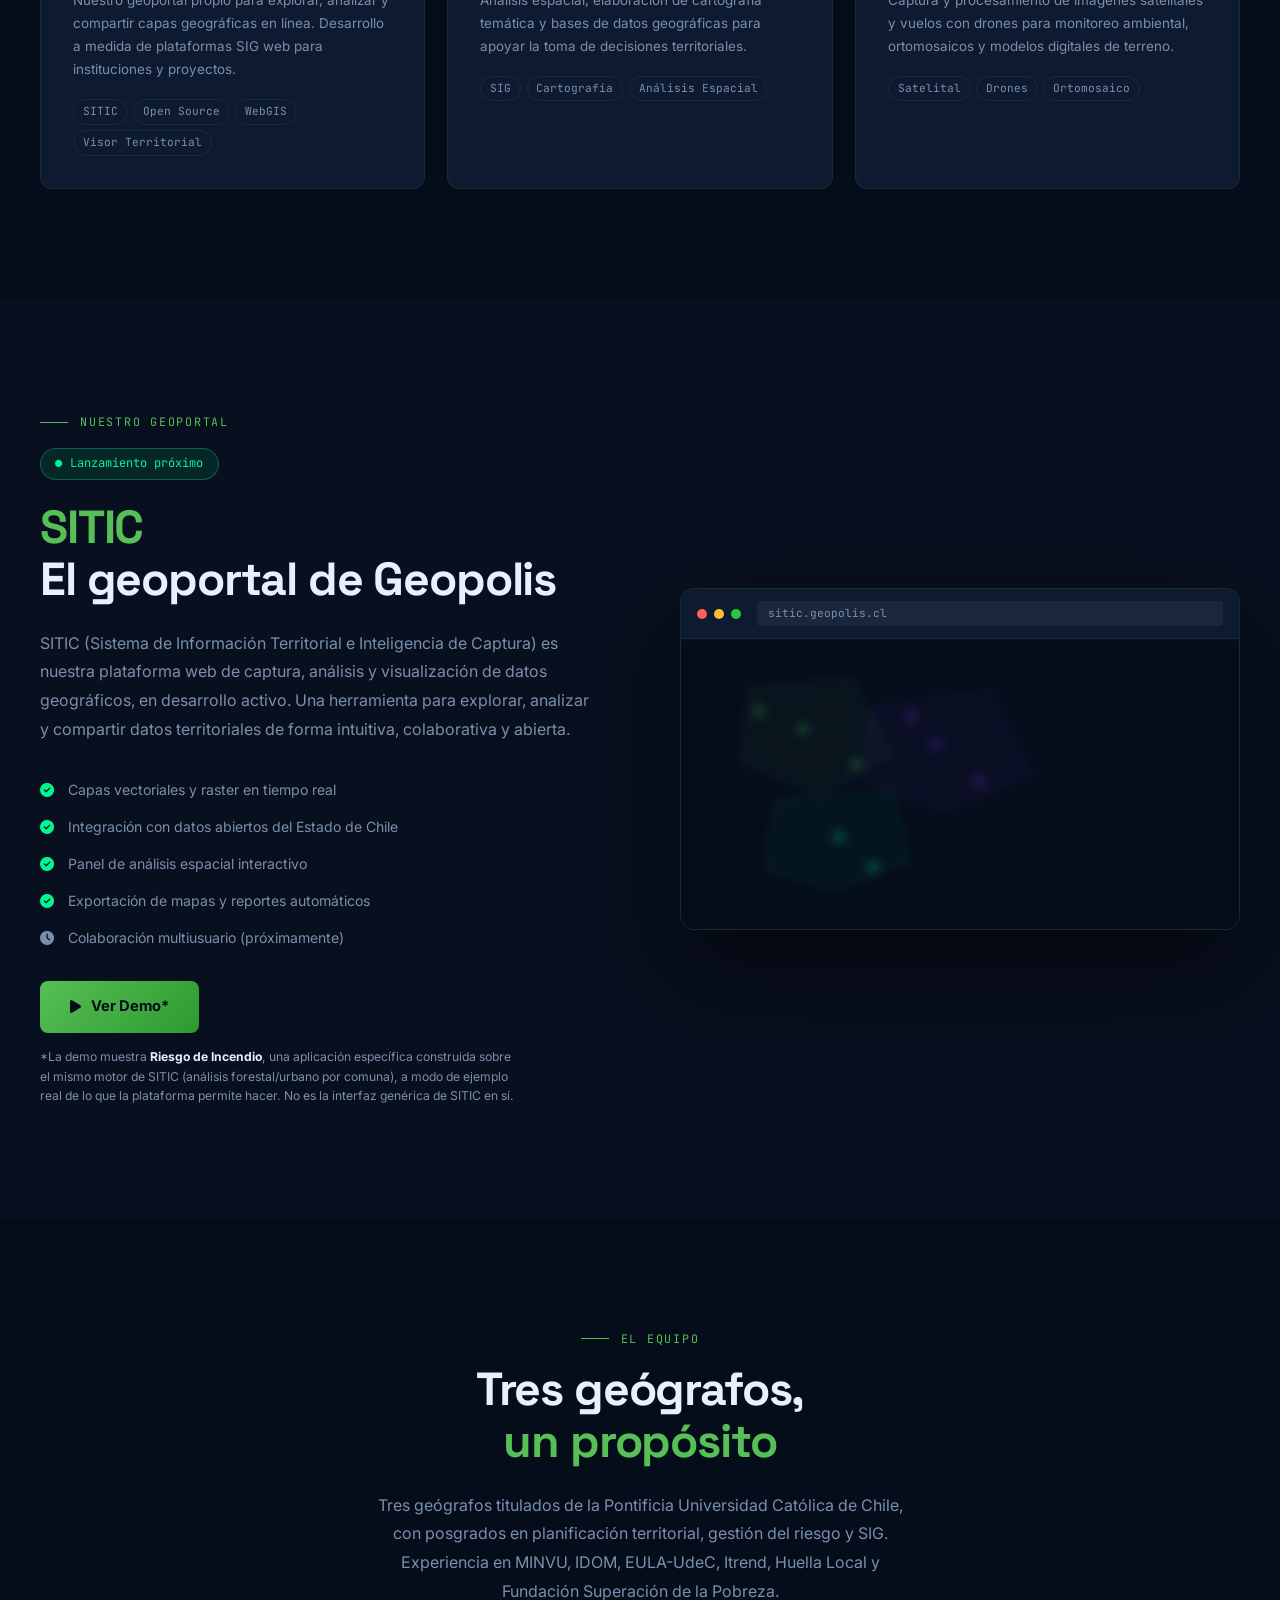
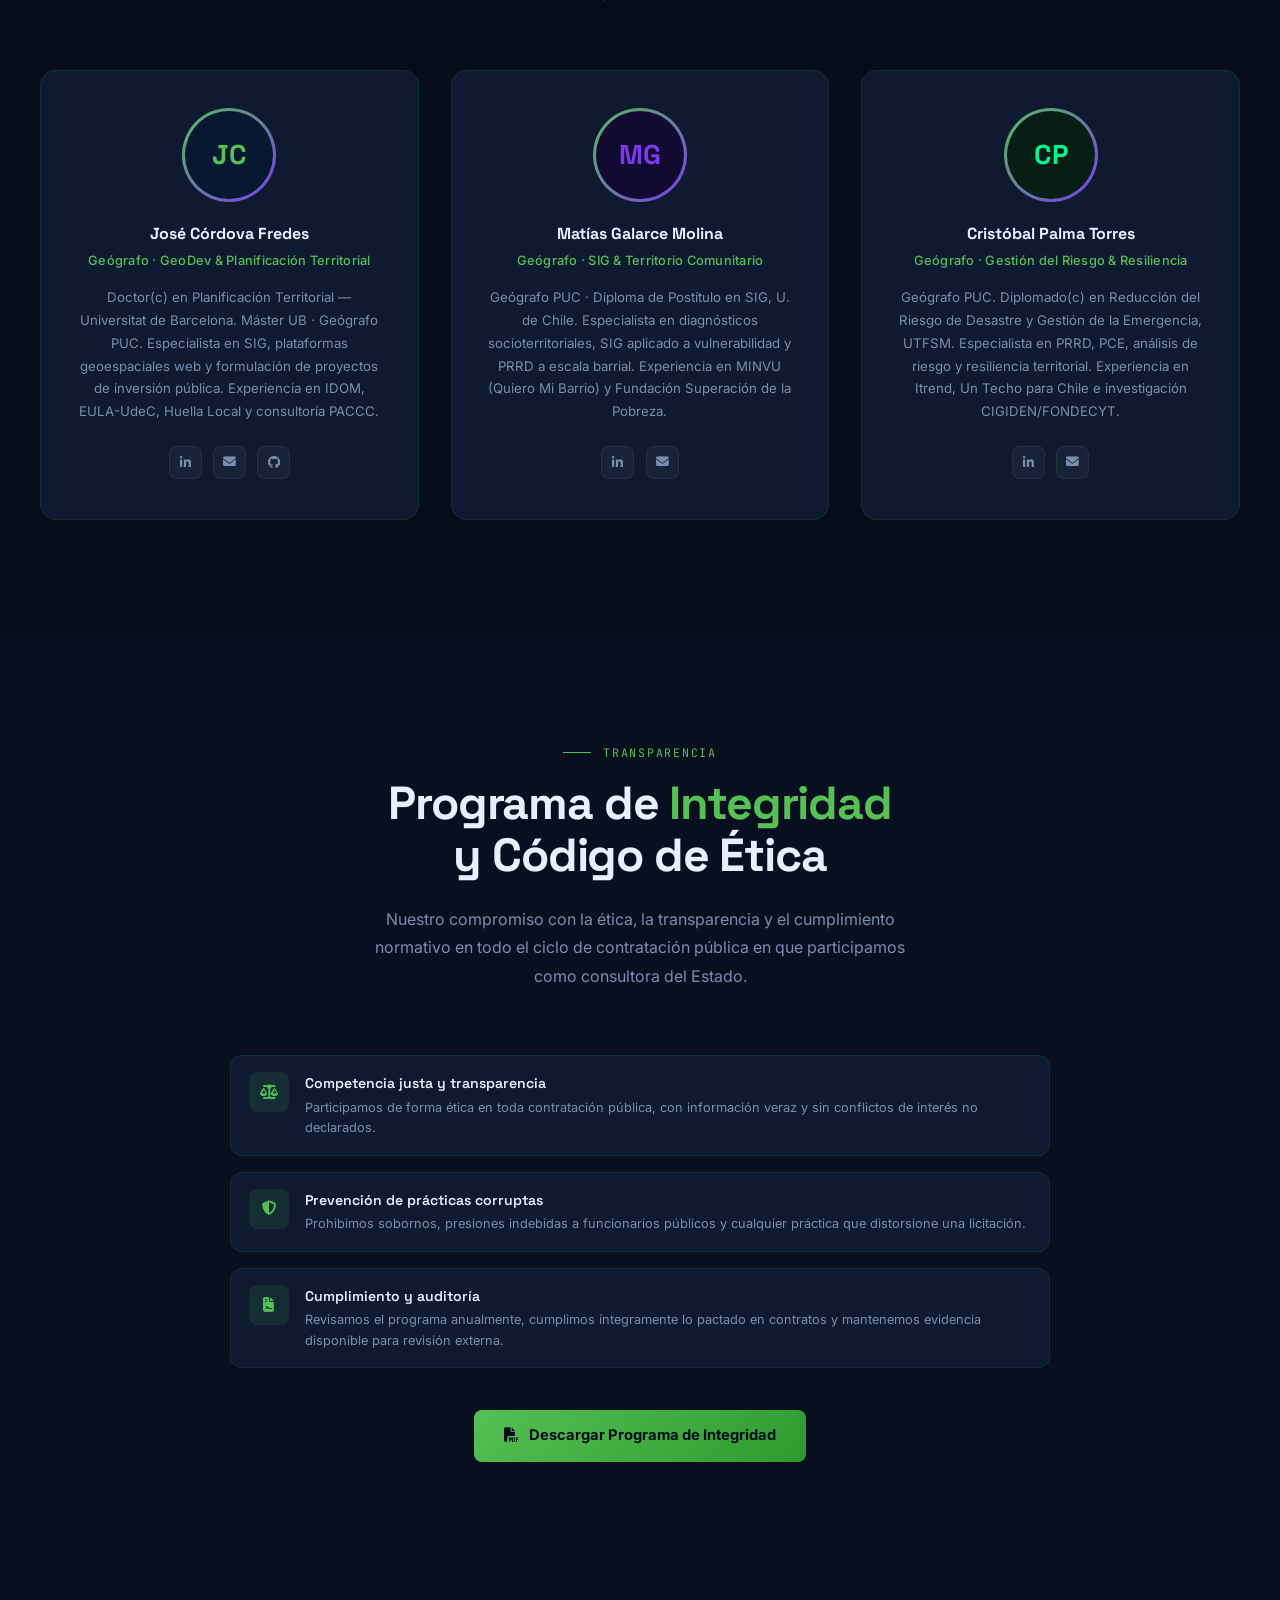
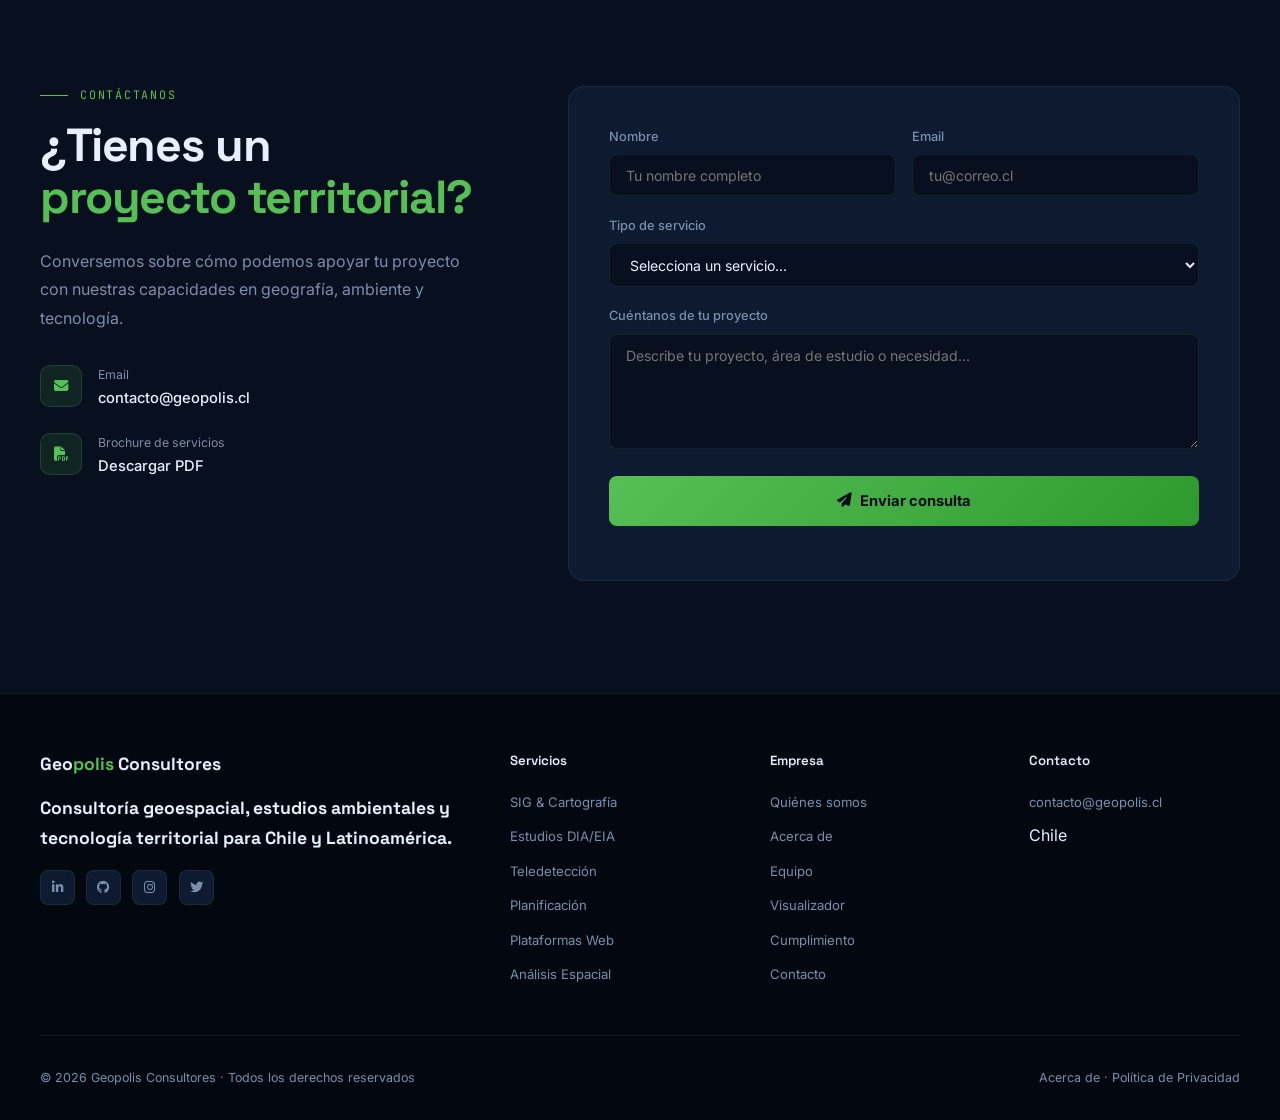
==== commit 5495d41b: "Presenta SITIC como el geoportal de Geopolis y aclara la demo pública La sección de plataforma y la " ====
--- a/index.html
+++ b/index.html
@@ -552,13 +552,13 @@
                 </div>
             </div>
 
-            <!-- Plataforma Geoespacial Web -->
+            <!-- Plataforma Geoespacial Web (SITIC) -->
             <div class="srv-card c-cyan reveal d6">
                 <div class="srv-ico cyan"><i class="fas fa-map-location-dot"></i></div>
-                <h3>Plataforma Geoespacial Web</h3>
-                <p>Visor territorial open source para explorar, analizar y compartir capas geográficas en línea. Desarrollo a medida de plataformas SIG web para instituciones y proyectos.</p>
+                <h3>Plataforma Geoespacial Web · SITIC</h3>
+                <p>Nuestro geoportal propio para explorar, analizar y compartir capas geográficas en línea. Desarrollo a medida de plataformas SIG web para instituciones y proyectos.</p>
                 <div class="tags">
-                    <span class="tag">Open Source</span><span class="tag">WebGIS</span><span class="tag">Visor Territorial</span>
+                    <span class="tag">SITIC</span><span class="tag">Open Source</span><span class="tag">WebGIS</span><span class="tag">Visor Territorial</span>
                 </div>
             </div>
 
@@ -593,16 +593,17 @@
     <div class="container">
         <div class="plat-grid">
             <div class="reveal">
-                <div class="stag">En desarrollo</div>
+                <div class="stag">Nuestro geoportal</div>
                 <div class="plat-badge">
                     <i class="fas fa-circle" style="font-size:.45rem;animation:pulseDot 2s infinite"></i>
                     Lanzamiento próximo
                 </div>
-                <h2 class="stitle">Visualizador<br><em>Geoespacial</em><br>Geopolis</h2>
+                <h2 class="stitle"><em>SITIC</em><br>El geoportal de Geopolis</h2>
                 <p class="sdesc">
-                    Nuestra plataforma web de visualización de datos geográficos está en desarrollo activo.
-                    Una herramienta para explorar, analizar y compartir datos territoriales de forma
-                    intuitiva, colaborativa y abierta.
+                    SITIC (Sistema de Información Territorial e Inteligencia de Captura) es nuestra
+                    plataforma web de captura, análisis y visualización de datos geográficos, en
+                    desarrollo activo. Una herramienta para explorar, analizar y compartir datos
+                    territoriales de forma intuitiva, colaborativa y abierta.
                 </p>
                 <div class="plat-feats">
                     <div class="plat-feat"><i class="fas fa-check-circle ok"></i><span>Capas vectoriales y raster en tiempo real</span></div>
@@ -612,8 +613,14 @@
                     <div class="plat-feat"><i class="fas fa-clock soon"></i><span style="color:var(--muted)">Colaboración multiusuario (próximamente)</span></div>
                 </div>
                 <div class="hero-ctas" style="margin-top:2rem">
-                    <a href="/visualizador/demo/" class="btn-fill"><i class="fas fa-play"></i>Ver Demo</a>
-                </div>
+                    <a href="/visualizador/demo/" class="btn-fill"><i class="fas fa-play"></i>Ver Demo*</a>
+                </div>
+                <p style="font-size:.76rem;color:var(--muted);margin-top:.9rem;line-height:1.6;max-width:480px">
+                    *La demo muestra <strong style="color:var(--text)">Riesgo de Incendio</strong>, una aplicación
+                    específica construida sobre el mismo motor de SITIC (análisis forestal/urbano por comuna),
+                    a modo de ejemplo real de lo que la plataforma permite hacer. No es la interfaz
+                    genérica de SITIC en sí.
+                </p>
             </div>
             <div class="reveal d2">
                 <div class="mockup-win">
@@ -621,15 +628,15 @@
                         <div class="m-dot r"></div>
                         <div class="m-dot y"></div>
                         <div class="m-dot g"></div>
-                        <div class="m-url">geo.geopolis.cl/visualizador</div>
+                        <div class="m-url">sitic.geopolis.cl</div>
                     </div>
                     <div class="mockup-body">
                         <canvas id="mockupCanvas"></canvas>
                         <div class="mockup-over">
                             <div class="cs-box">
                                 <span class="cs-icon">🌍</span>
-                                <h3>En Desarrollo</h3>
-                                <p>Lanzamiento próximo · Geopolis 2026</p>
+                                <h3>SITIC</h3>
+                                <p>En desarrollo · Lanzamiento próximo · Geopolis 2026</p>
                             </div>
                         </div>
                     </div>
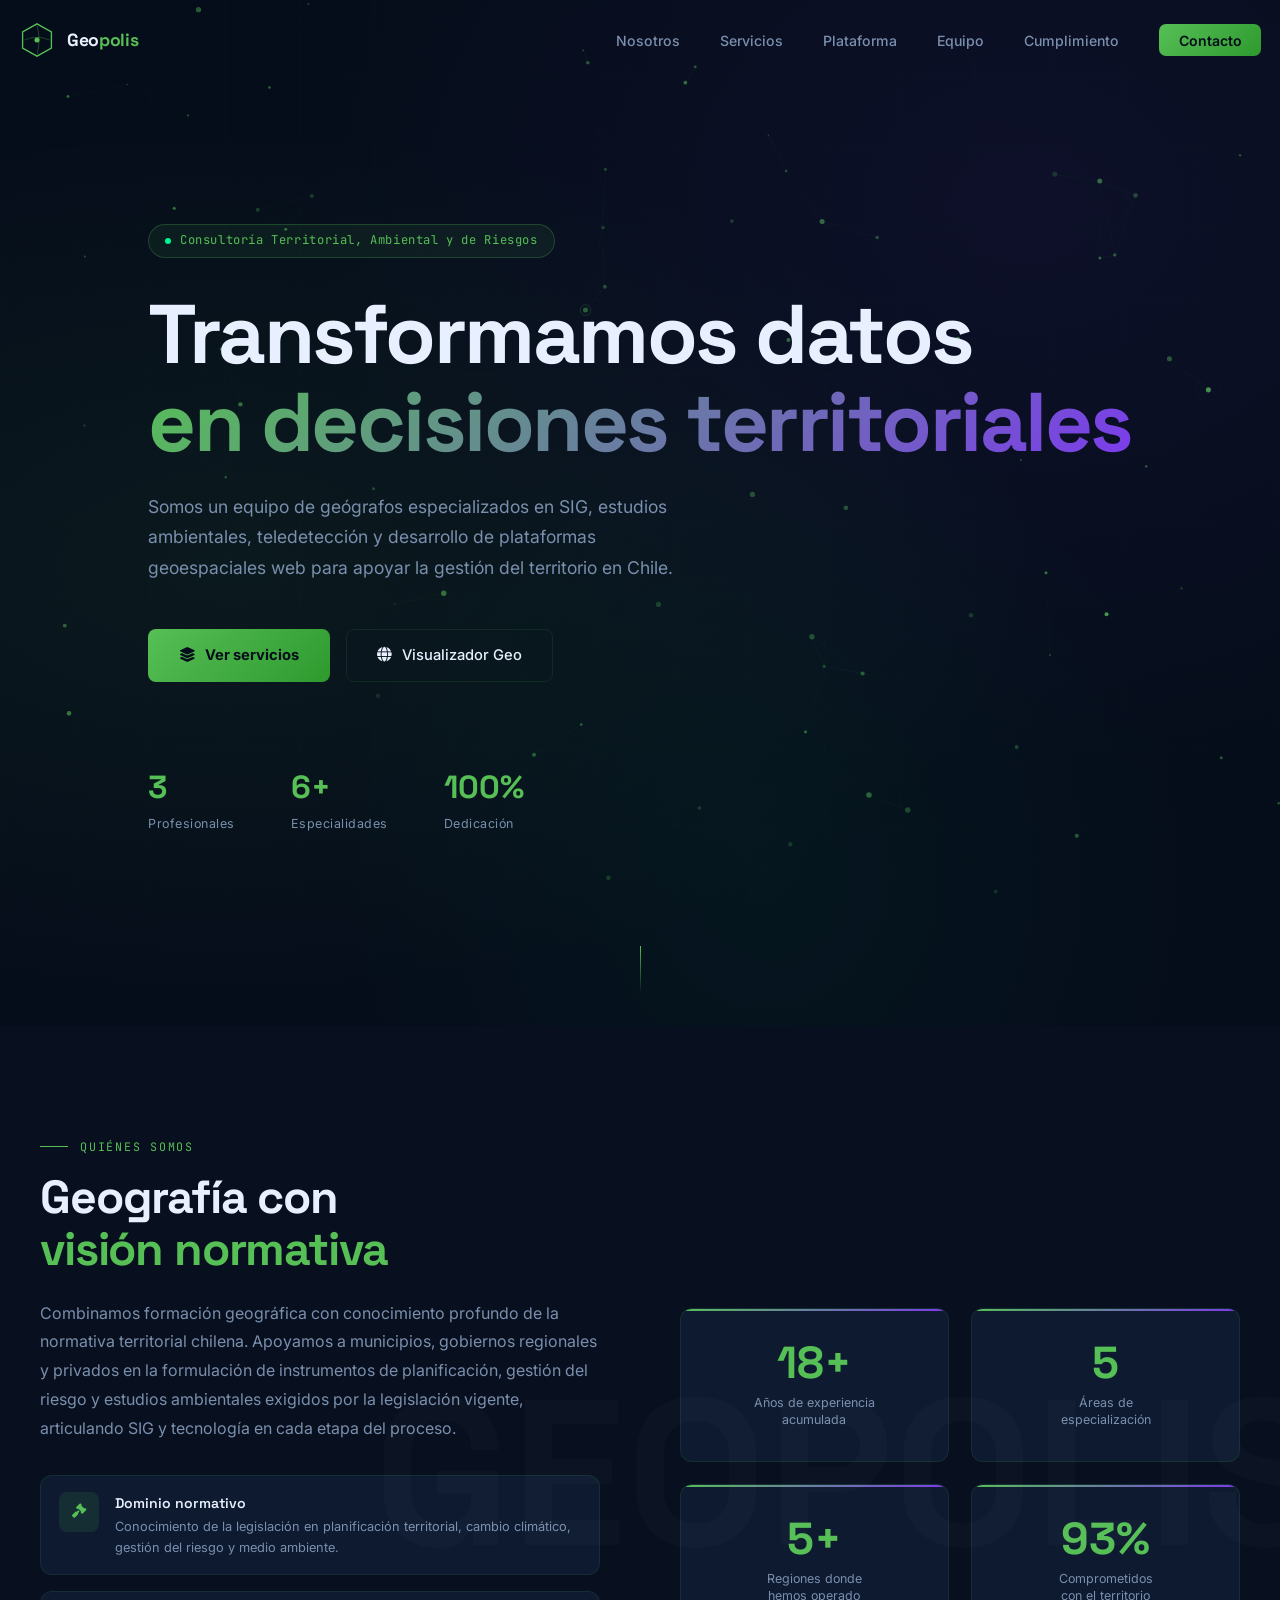
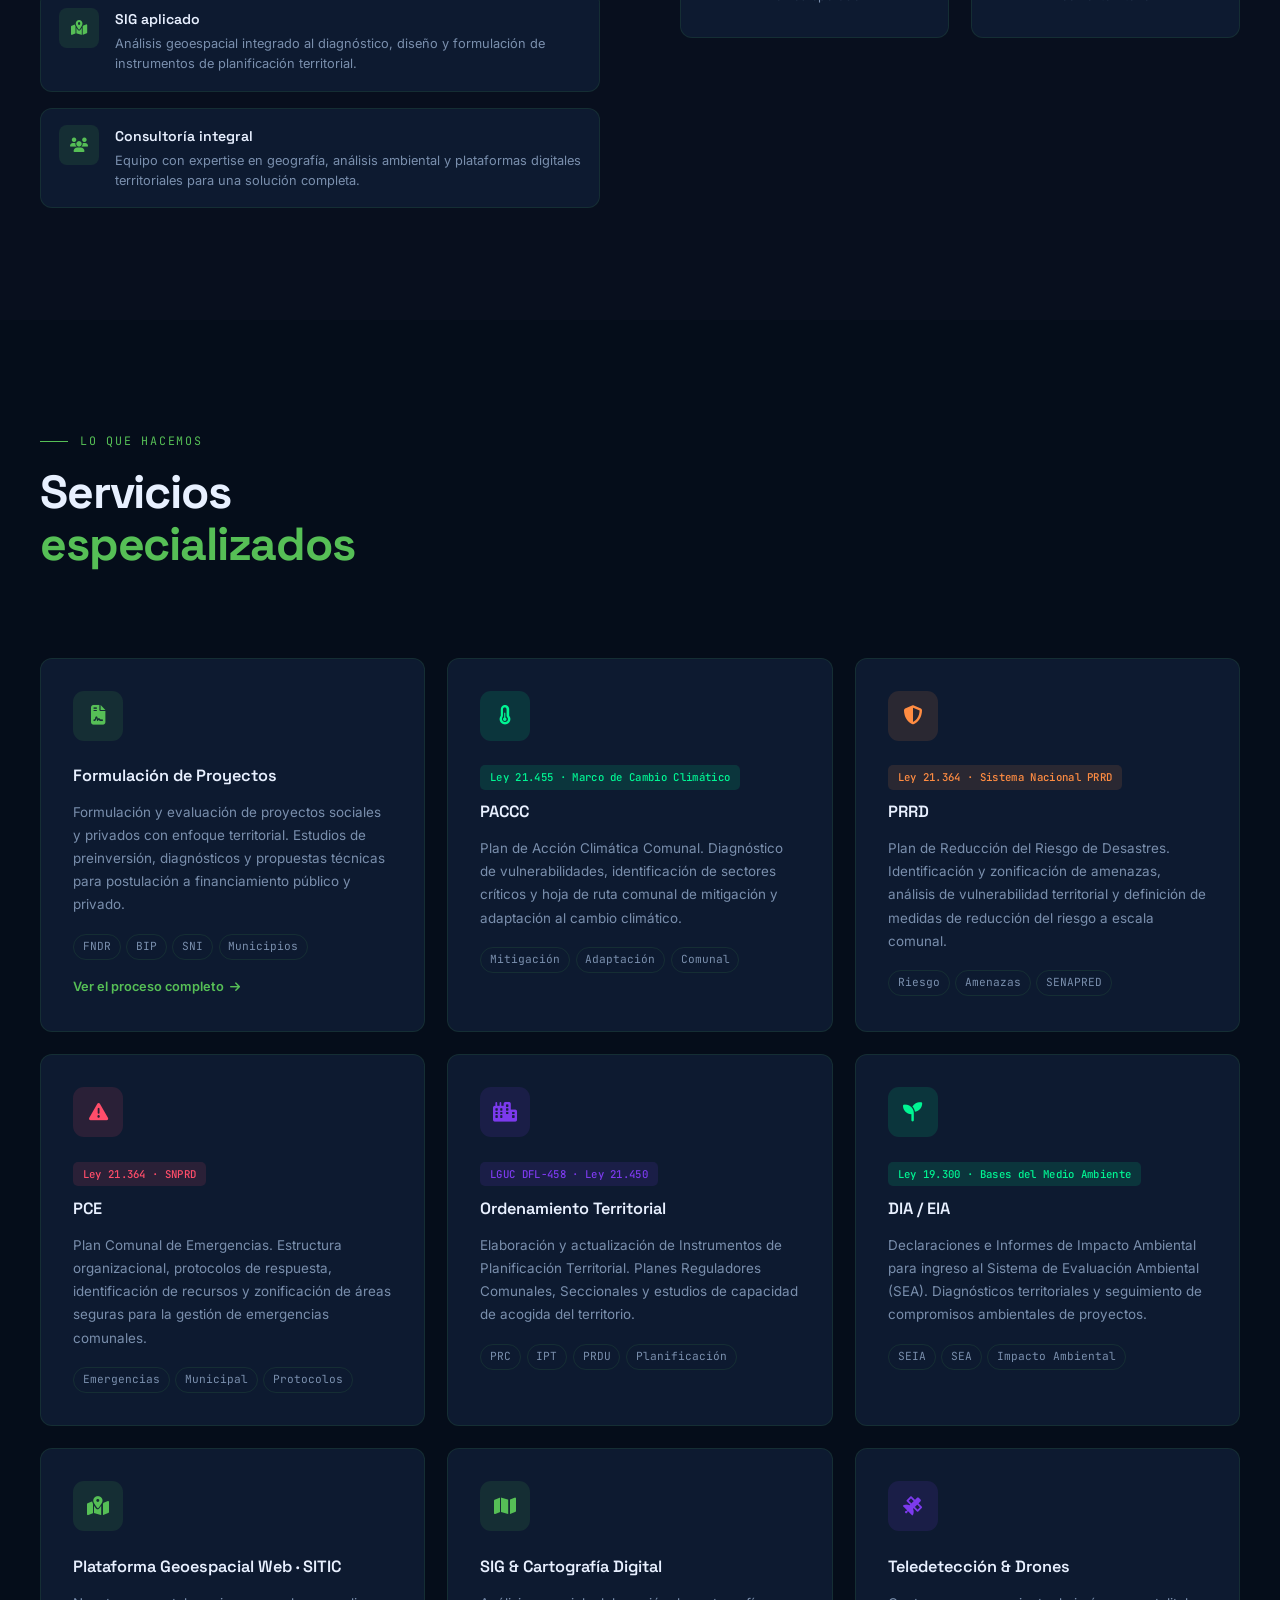
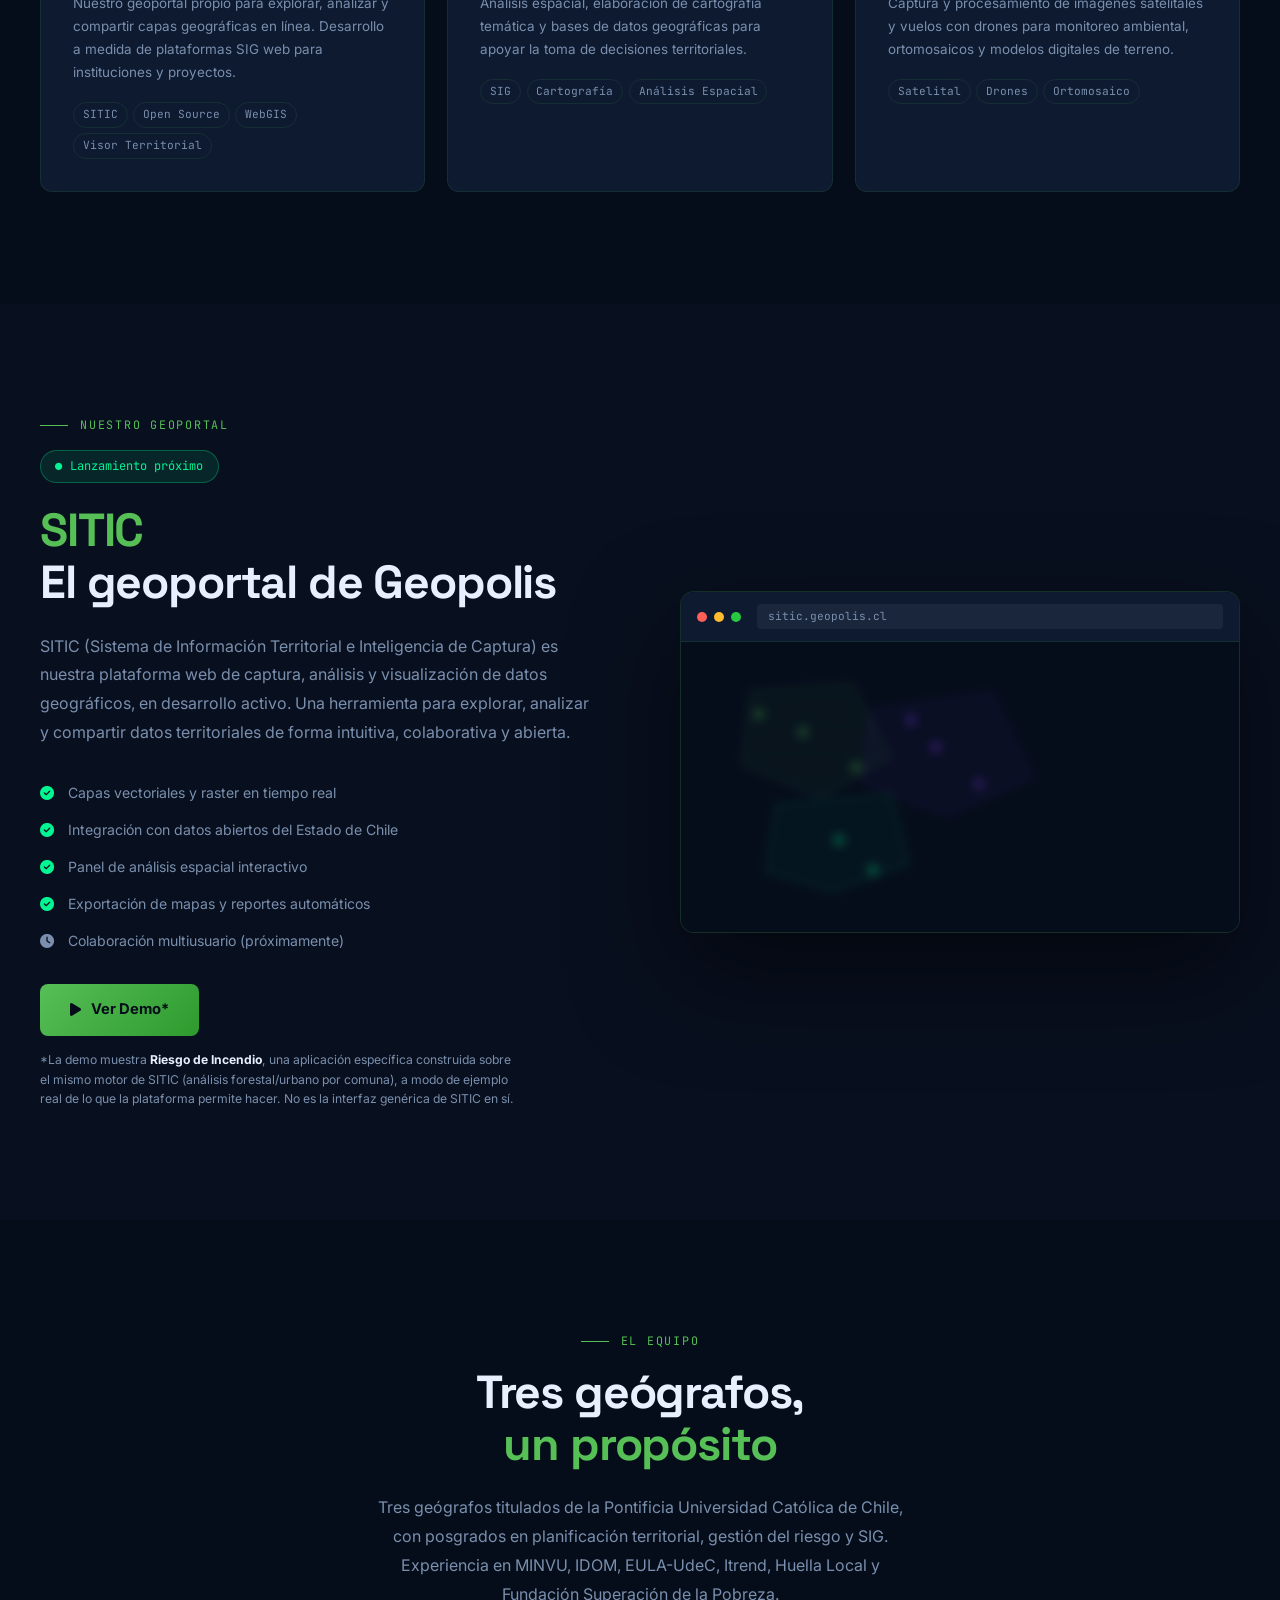
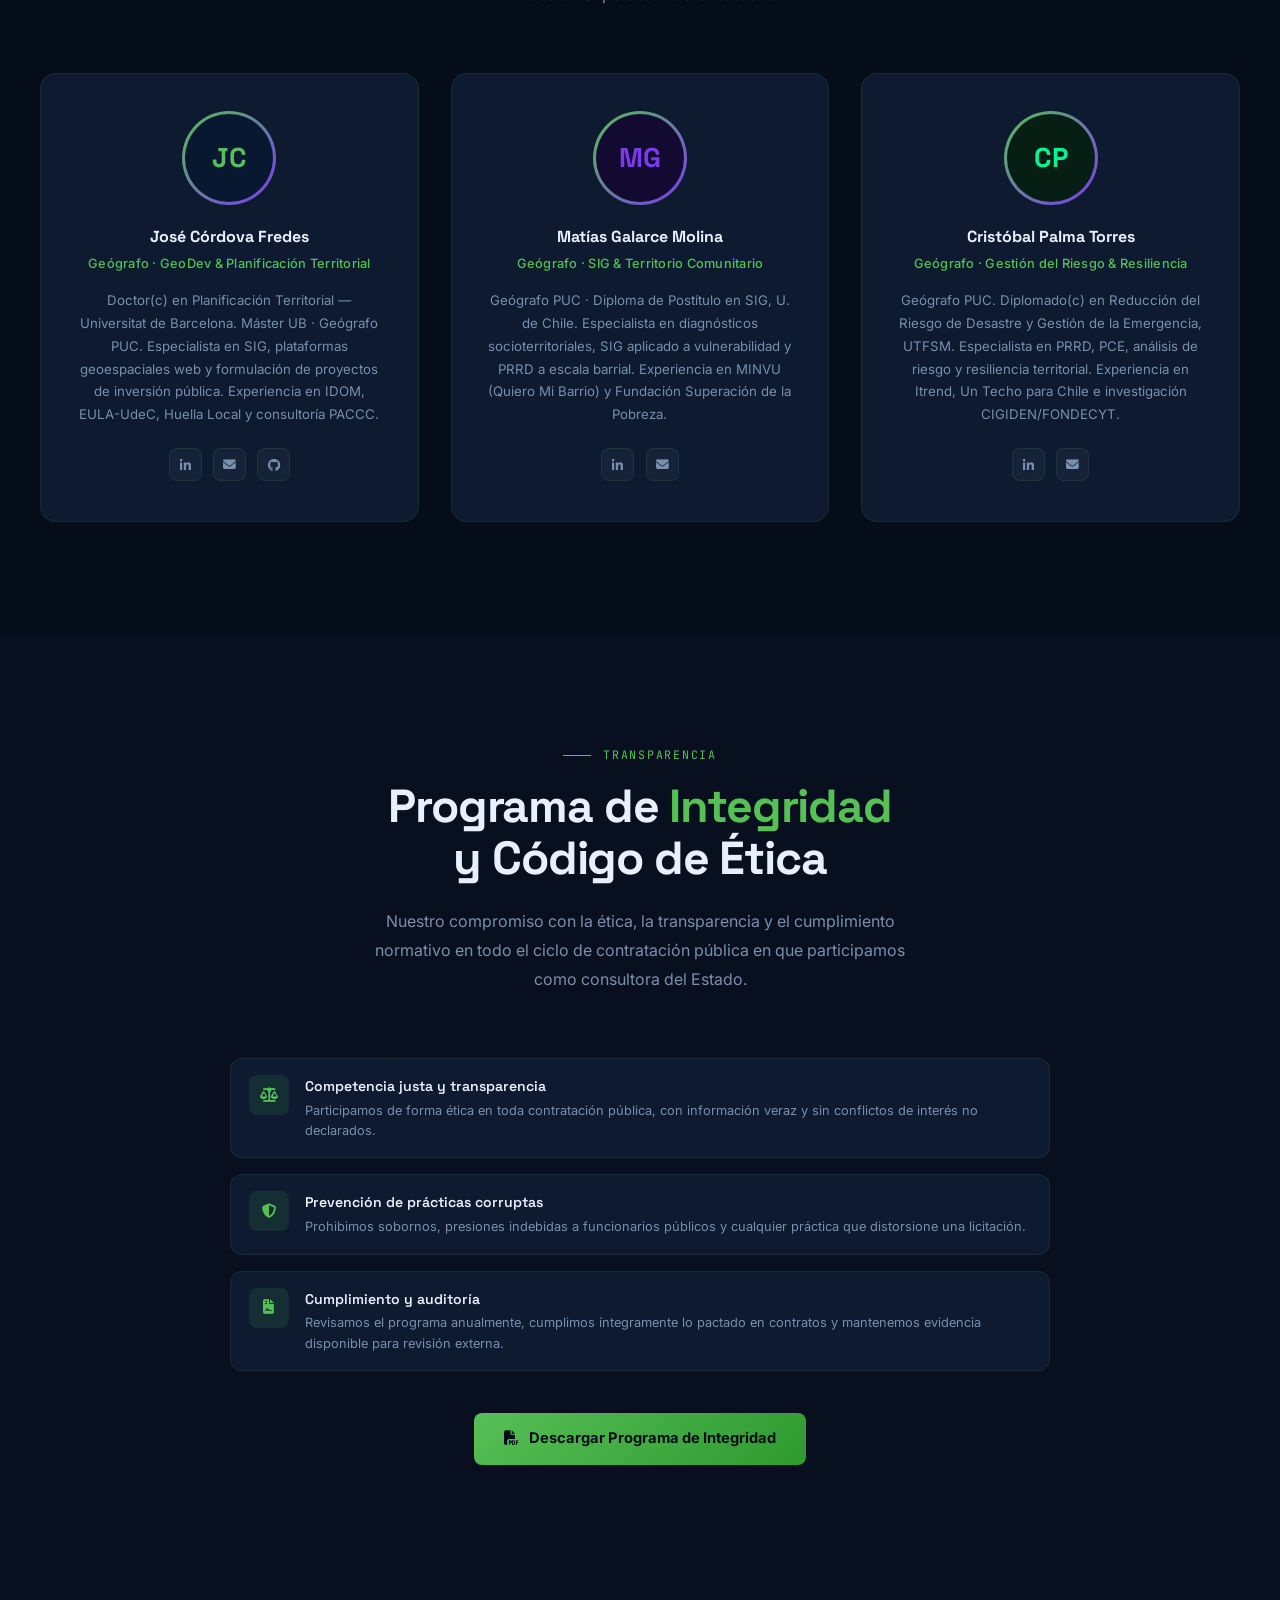
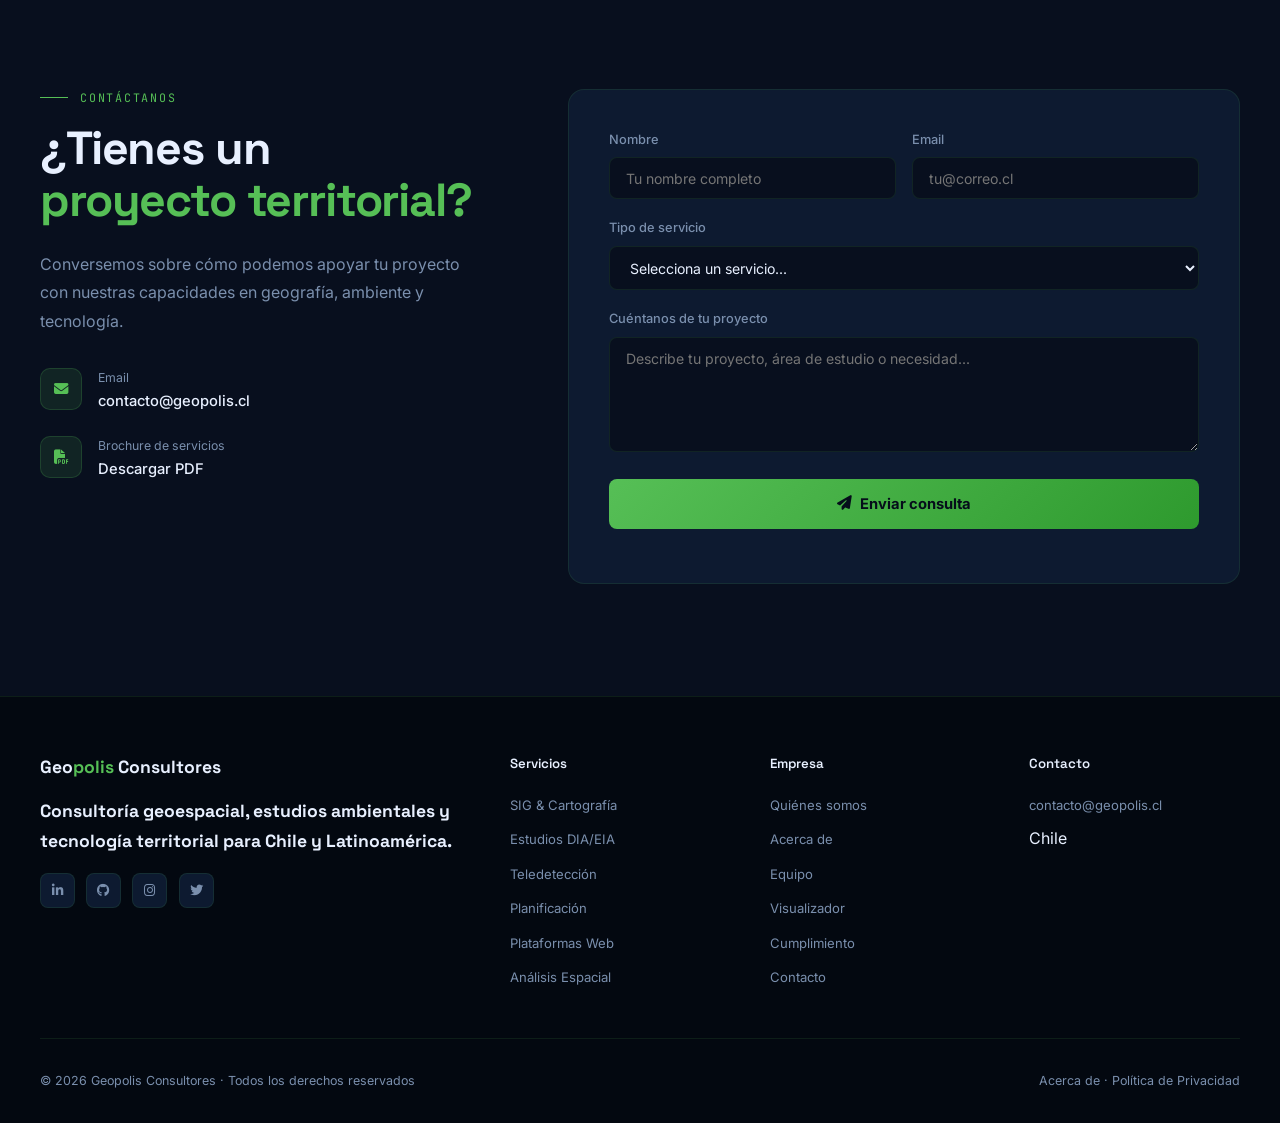
==== commit 34bec0cb: "Agrega página de Formulación de Proyectos: proceso, resultados y financiamiento Nueva página (formul" ====
--- a/index.html
+++ b/index.html
@@ -208,6 +208,9 @@
         .srv-card p{font-size:.84rem;color:var(--muted);line-height:1.72;position:relative;z-index:1}
         .tags{display:flex;flex-wrap:wrap;gap:.35rem;margin-top:1.1rem;position:relative;z-index:1}
         .tag{font-size:.7rem;padding:.18rem .55rem;border-radius:50px;border:1px solid var(--border);color:var(--muted);font-family:'JetBrains Mono',monospace}
+        .srv-more{display:inline-flex;align-items:center;gap:.4rem;margin-top:1.1rem;font-size:.8rem;font-weight:600;color:var(--cyan);text-decoration:none;position:relative;z-index:1}
+        .srv-more i{font-size:.72rem;transition:transform .25s}
+        .srv-more:hover i{transform:translateX(3px)}
         .law-ref{font-family:'JetBrains Mono',monospace;font-size:.67rem;letter-spacing:.03em;margin-bottom:.6rem;display:inline-block;padding:.22rem .6rem;border-radius:5px;position:relative;z-index:1;font-weight:500}
         .law-ref.cyan{color:var(--cyan);background:var(--cyan-dim)}
         .law-ref.green{color:var(--green);background:var(--green-dim)}
@@ -495,6 +498,7 @@
                 <div class="tags">
                     <span class="tag">FNDR</span><span class="tag">BIP</span><span class="tag">SNI</span><span class="tag">Municipios</span>
                 </div>
+                <a class="srv-more" href="formulacion-proyectos.html">Ver el proceso completo <i class="fas fa-arrow-right"></i></a>
             </div>
 
             <!-- PACCC -->
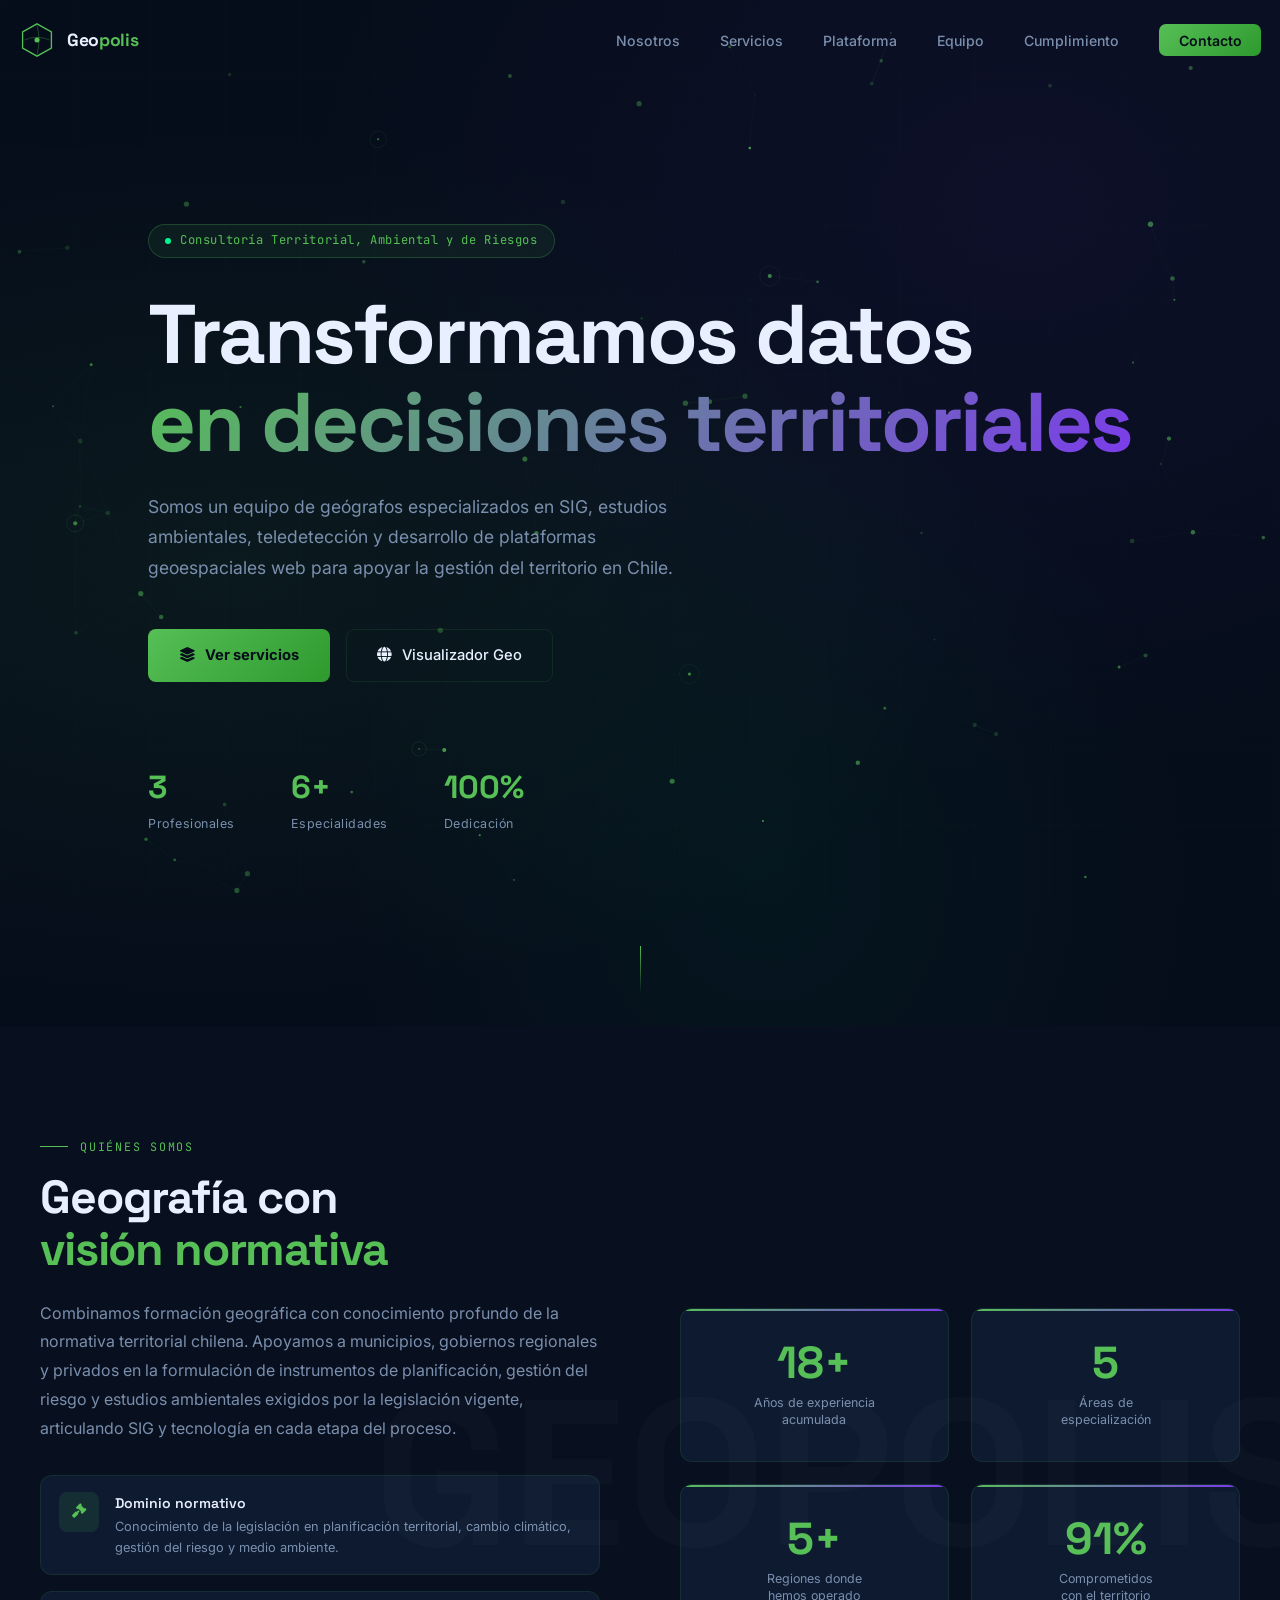
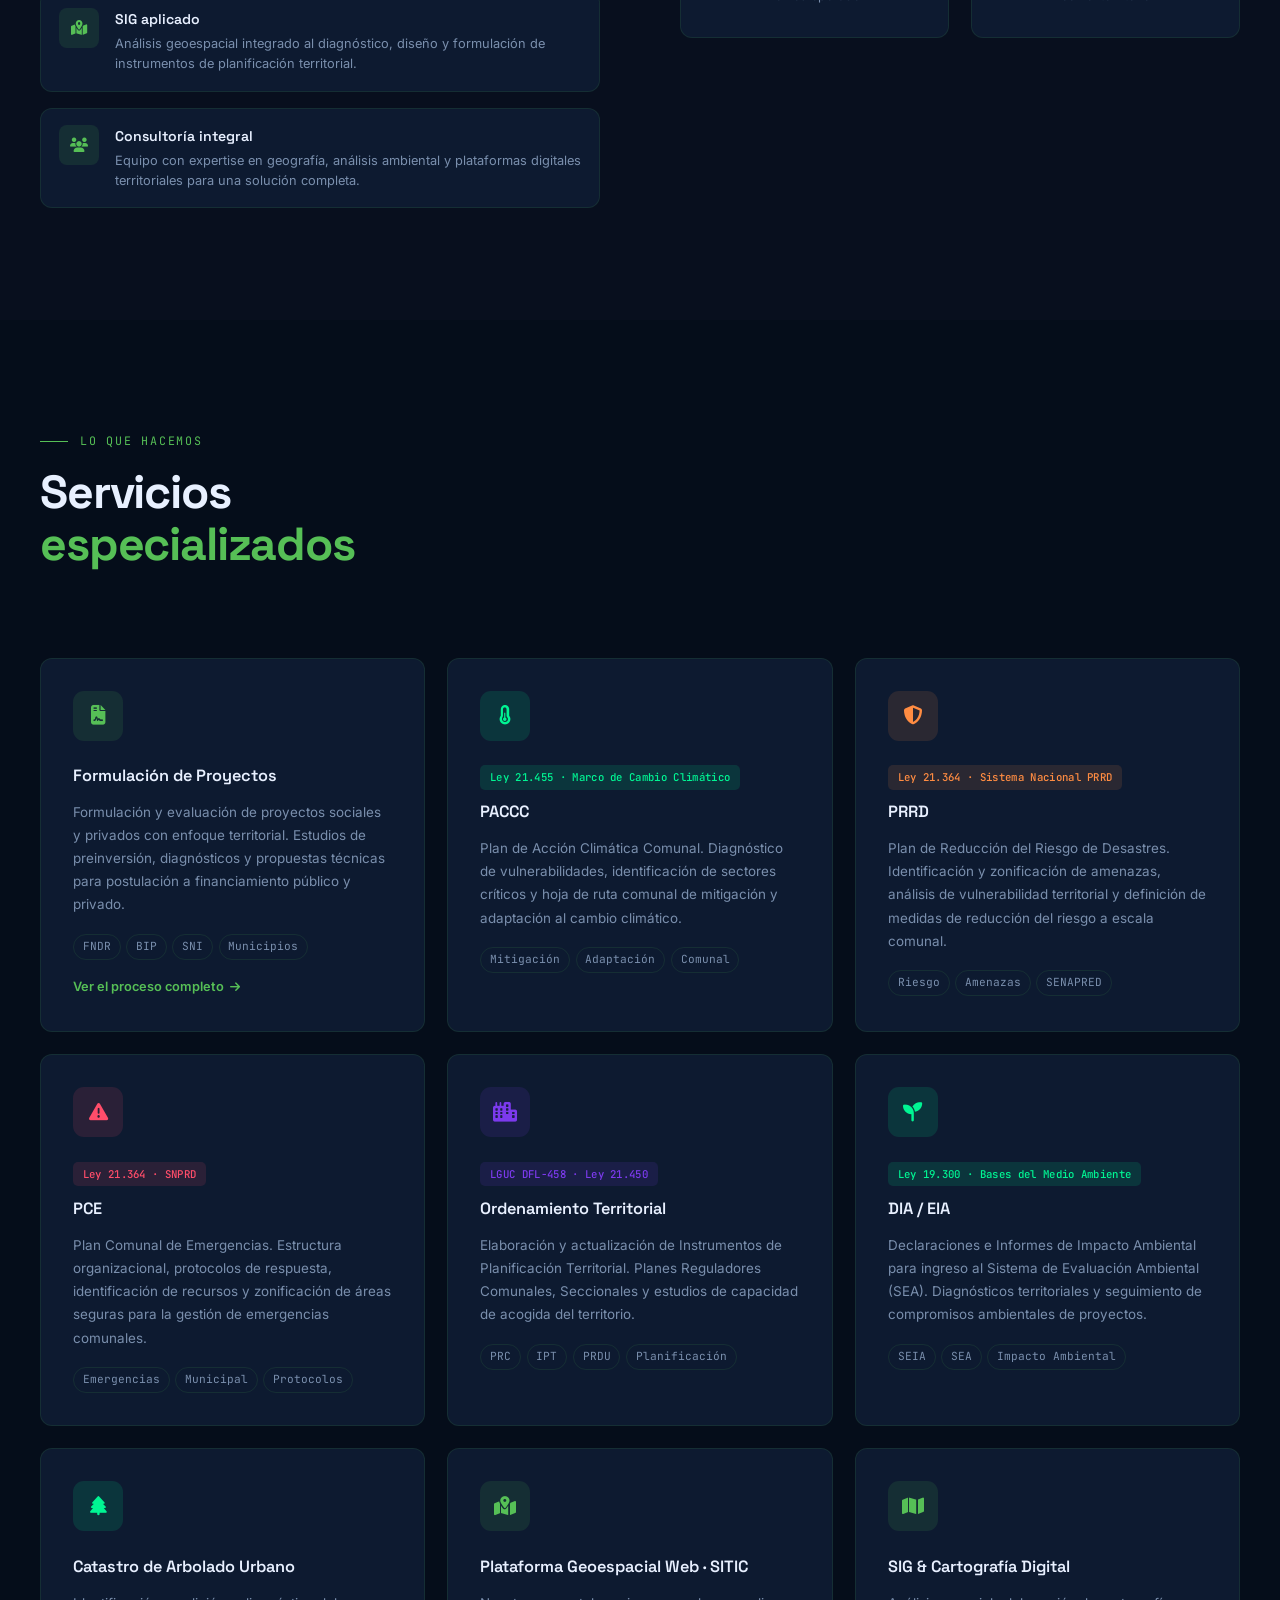
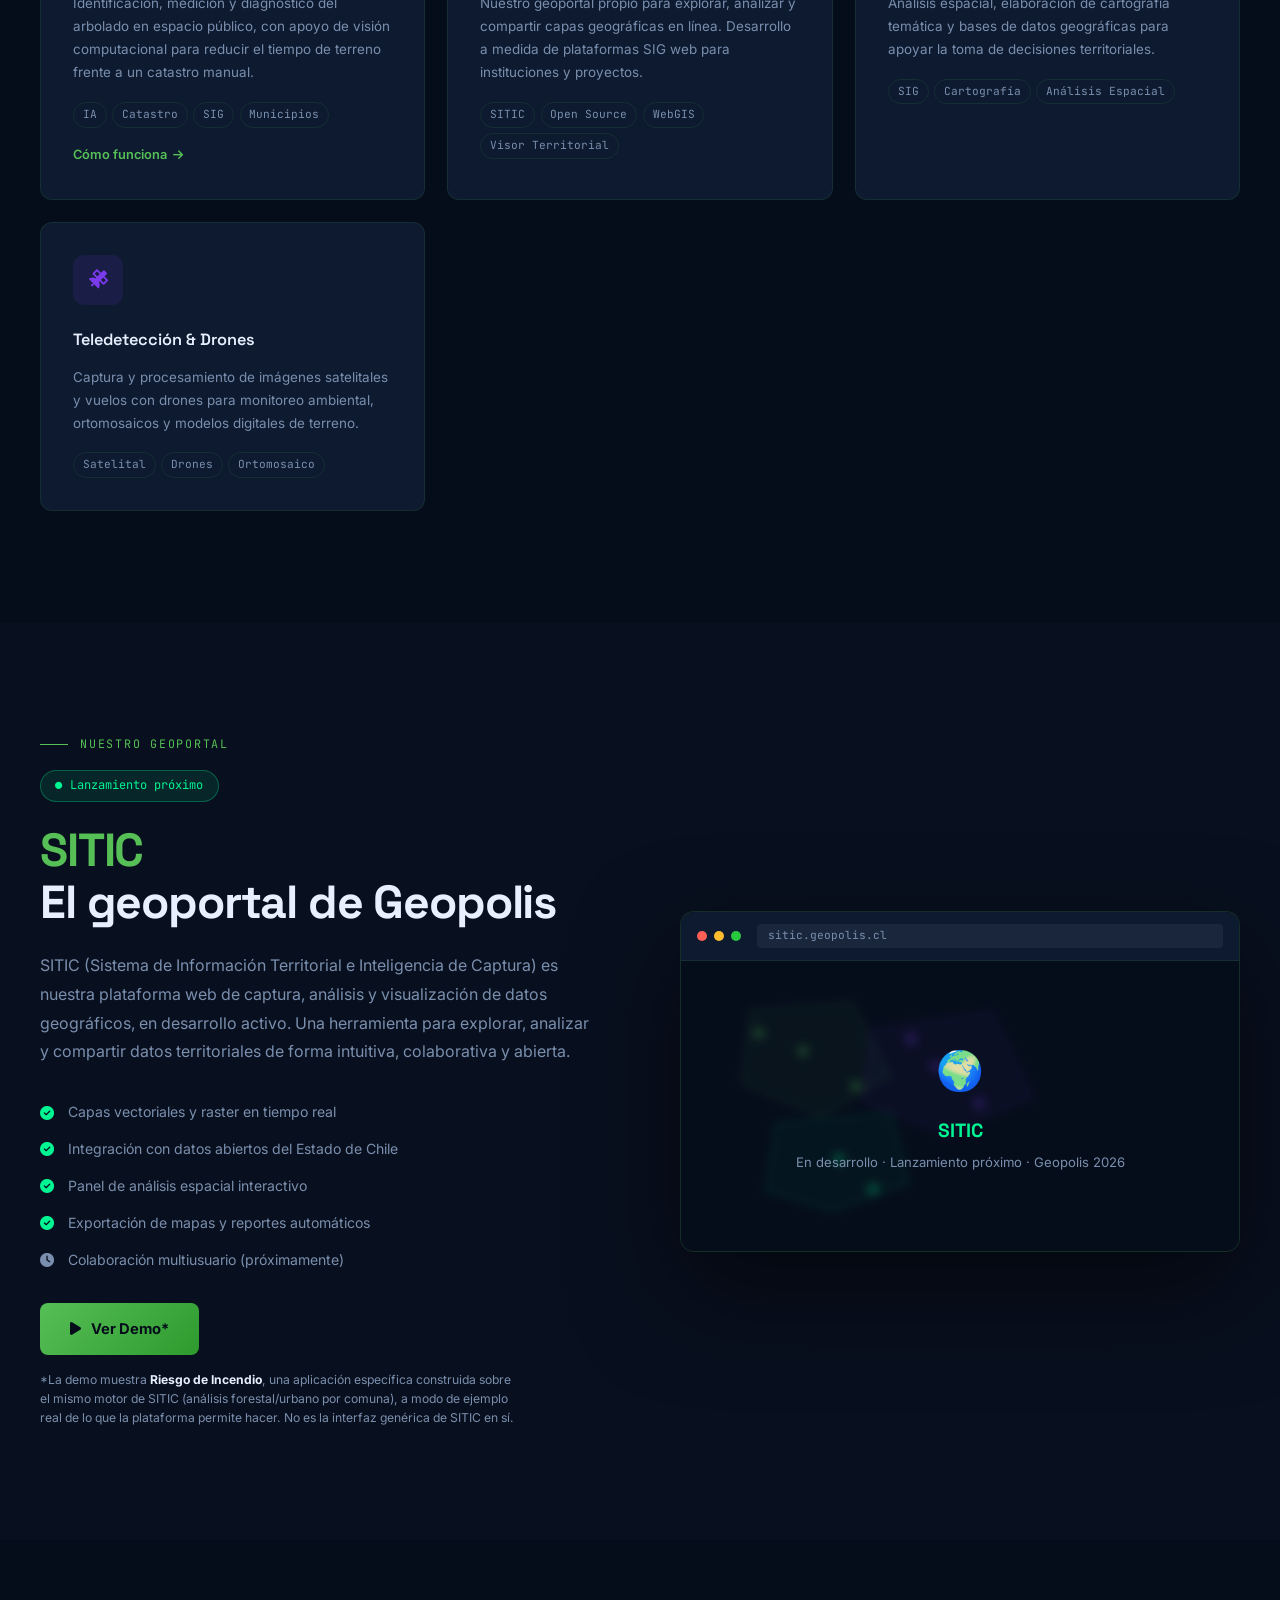
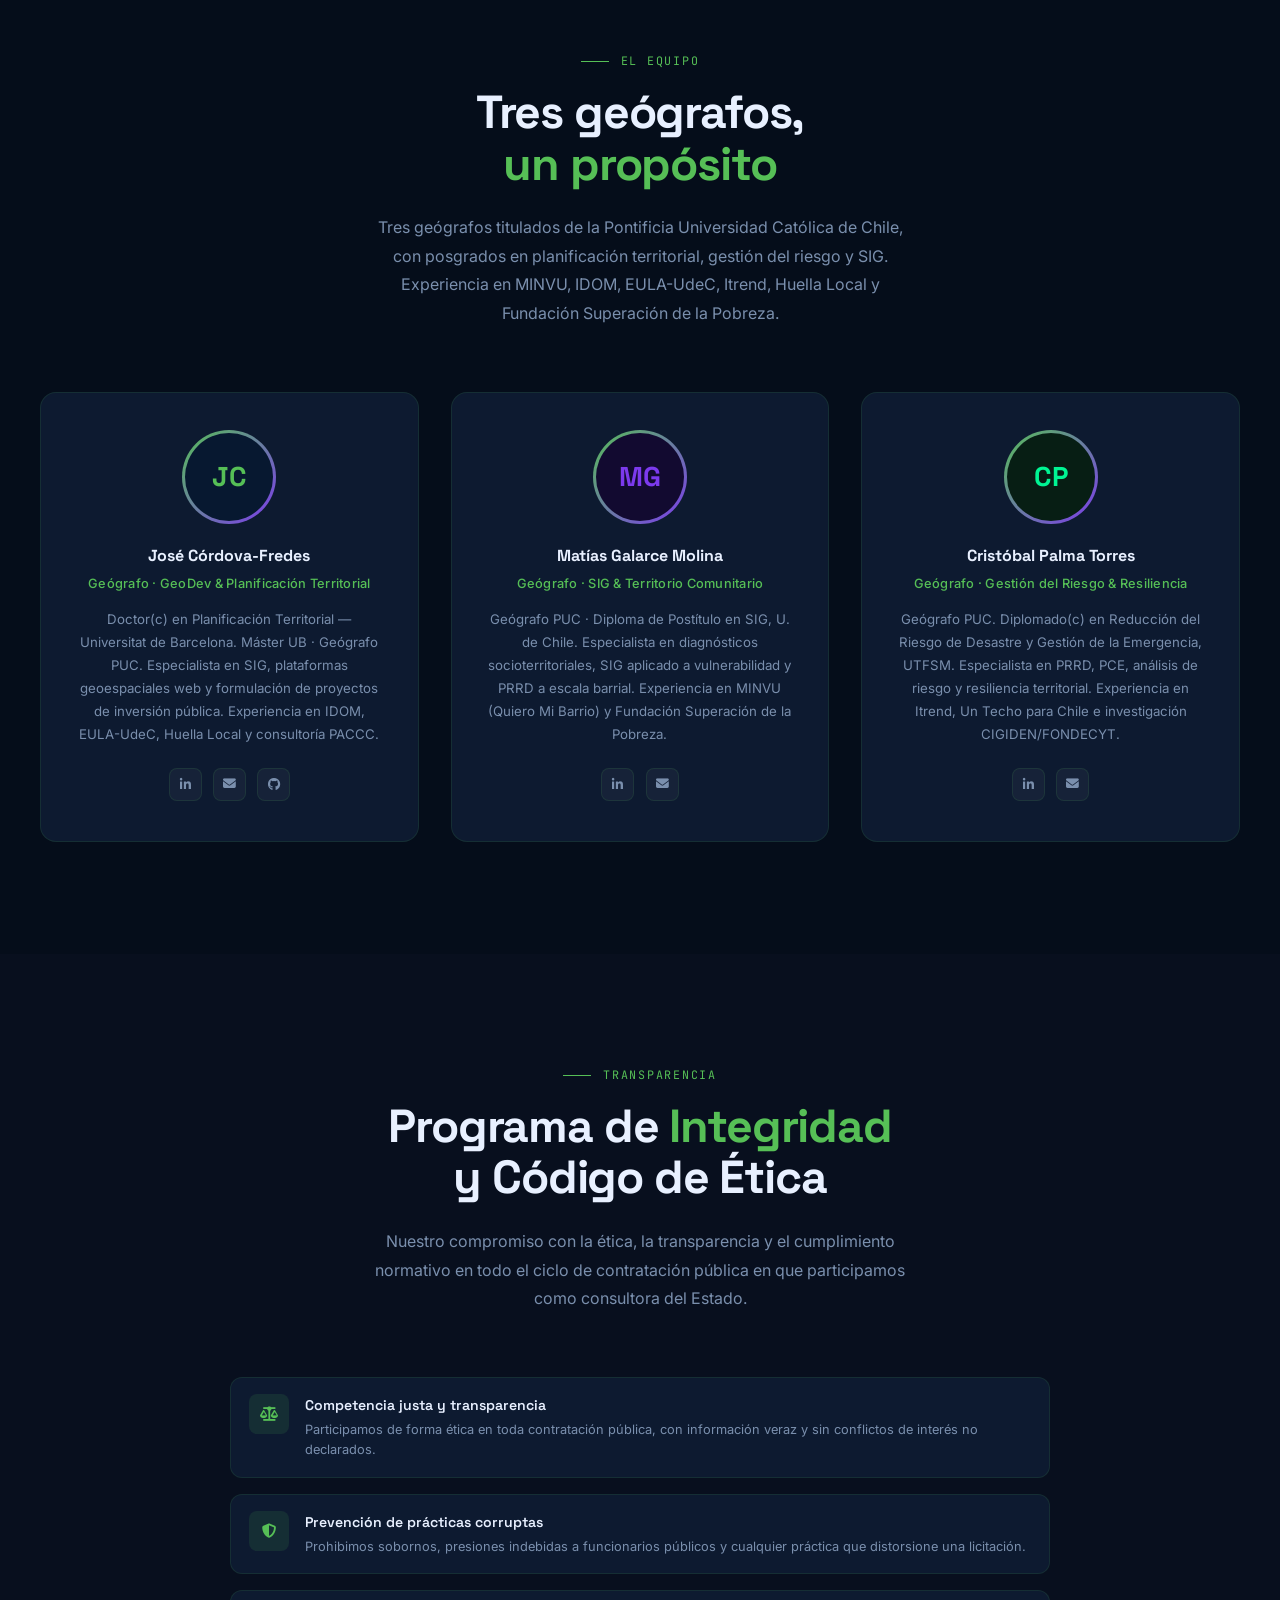
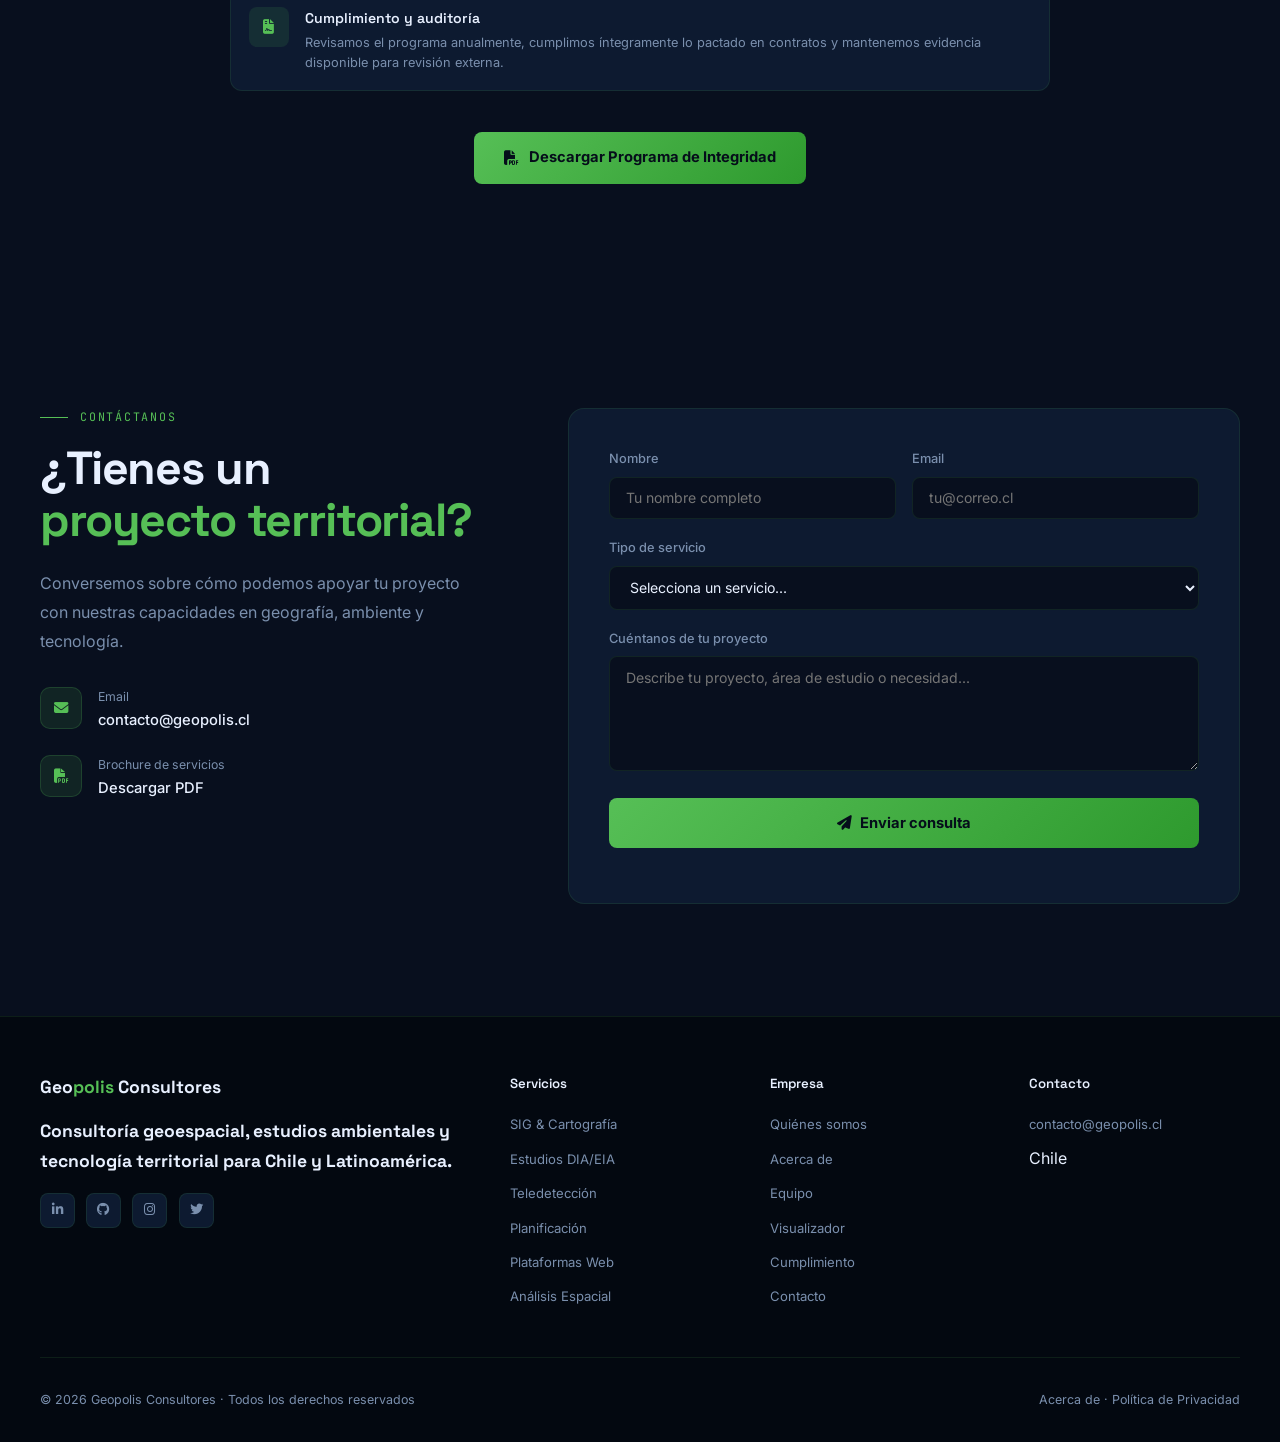
==== commit 2a73b461: "Agrega servicio de Catastro de Arbolado Urbano con IA Nueva página (catastro-arbolado.html) y tarjet" ====
--- a/index.html
+++ b/index.html
@@ -57,7 +57,7 @@
       "founder": [
         {
           "@type": "Person",
-          "name": "José Córdova Fredes",
+          "name": "José Córdova-Fredes",
           "jobTitle": "Geógrafo · GeoDev & Planificación Territorial",
           "sameAs": ["https://www.linkedin.com/in/jcordovafredes/"],
           "worksFor": { "@type": "Organization", "name": "Geopolis Consultores" }
@@ -84,6 +84,7 @@
         { "@type": "Offer", "itemOffered": { "@type": "Service", "name": "PCE - Plan Comunal de Emergencias" } },
         { "@type": "Offer", "itemOffered": { "@type": "Service", "name": "Ordenamiento Territorial" } },
         { "@type": "Offer", "itemOffered": { "@type": "Service", "name": "DIA / EIA - Impacto Ambiental" } },
+        { "@type": "Offer", "itemOffered": { "@type": "Service", "name": "Catastro de Arbolado Urbano" } },
         { "@type": "Offer", "itemOffered": { "@type": "Service", "name": "Plataforma Geoespacial Web" } },
         { "@type": "Offer", "itemOffered": { "@type": "Service", "name": "SIG & Cartografía Digital" } },
         { "@type": "Offer", "itemOffered": { "@type": "Service", "name": "Teledetección & Drones" } }
@@ -167,7 +168,7 @@
         .reveal.visible{opacity:1;transform:translateY(0)}
         .d1{transition-delay:.1s}.d2{transition-delay:.2s}.d3{transition-delay:.3s}
         .d4{transition-delay:.4s}.d5{transition-delay:.5s}.d6{transition-delay:.6s}
-        .d7{transition-delay:.7s}.d8{transition-delay:.8s}
+        .d7{transition-delay:.7s}.d8{transition-delay:.8s}.d9{transition-delay:.9s}
 
         /* ── NOSOTROS ── */
         #nosotros{background:var(--bg2);position:relative;overflow:hidden}
@@ -556,8 +557,19 @@
                 </div>
             </div>
 
+            <!-- Catastro de Arbolado Urbano -->
+            <div class="srv-card c-green reveal d6">
+                <div class="srv-ico green"><i class="fas fa-tree"></i></div>
+                <h3>Catastro de Arbolado Urbano</h3>
+                <p>Identificación, medición y diagnóstico del arbolado en espacio público, con apoyo de visión computacional para reducir el tiempo de terreno frente a un catastro manual.</p>
+                <div class="tags">
+                    <span class="tag">IA</span><span class="tag">Catastro</span><span class="tag">SIG</span><span class="tag">Municipios</span>
+                </div>
+                <a class="srv-more" href="catastro-arbolado.html">Cómo funciona <i class="fas fa-arrow-right"></i></a>
+            </div>
+
             <!-- Plataforma Geoespacial Web (SITIC) -->
-            <div class="srv-card c-cyan reveal d6">
+            <div class="srv-card c-cyan reveal d7">
                 <div class="srv-ico cyan"><i class="fas fa-map-location-dot"></i></div>
                 <h3>Plataforma Geoespacial Web · SITIC</h3>
                 <p>Nuestro geoportal propio para explorar, analizar y compartir capas geográficas en línea. Desarrollo a medida de plataformas SIG web para instituciones y proyectos.</p>
@@ -567,7 +579,7 @@
             </div>
 
             <!-- SIG & Cartografía Digital -->
-            <div class="srv-card c-cyan reveal d7">
+            <div class="srv-card c-cyan reveal d8">
                 <div class="srv-ico cyan"><i class="fas fa-map"></i></div>
                 <h3>SIG & Cartografía Digital</h3>
                 <p>Análisis espacial, elaboración de cartografía temática y bases de datos geográficas para apoyar la toma de decisiones territoriales.</p>
@@ -577,7 +589,7 @@
             </div>
 
             <!-- Teledetección & Drones -->
-            <div class="srv-card c-purple reveal d8">
+            <div class="srv-card c-purple reveal d9">
                 <div class="srv-ico purple"><i class="fas fa-satellite"></i></div>
                 <h3>Teledetección & Drones</h3>
                 <p>Captura y procesamiento de imágenes satelitales y vuelos con drones para monitoreo ambiental, ortomosaicos y modelos digitales de terreno.</p>
@@ -667,7 +679,7 @@
         <div class="team-grid">
             <div class="team-card reveal d1">
                 <div class="avatar av-j">JC</div>
-                <h3>José Córdova Fredes</h3>
+                <h3>José Córdova-Fredes</h3>
                 <div class="team-role">Geógrafo · GeoDev & Planificación Territorial</div>
                 <p class="team-desc">
                     Doctor(c) en Planificación Territorial — Universitat de Barcelona. Máster UB · Geógrafo PUC.
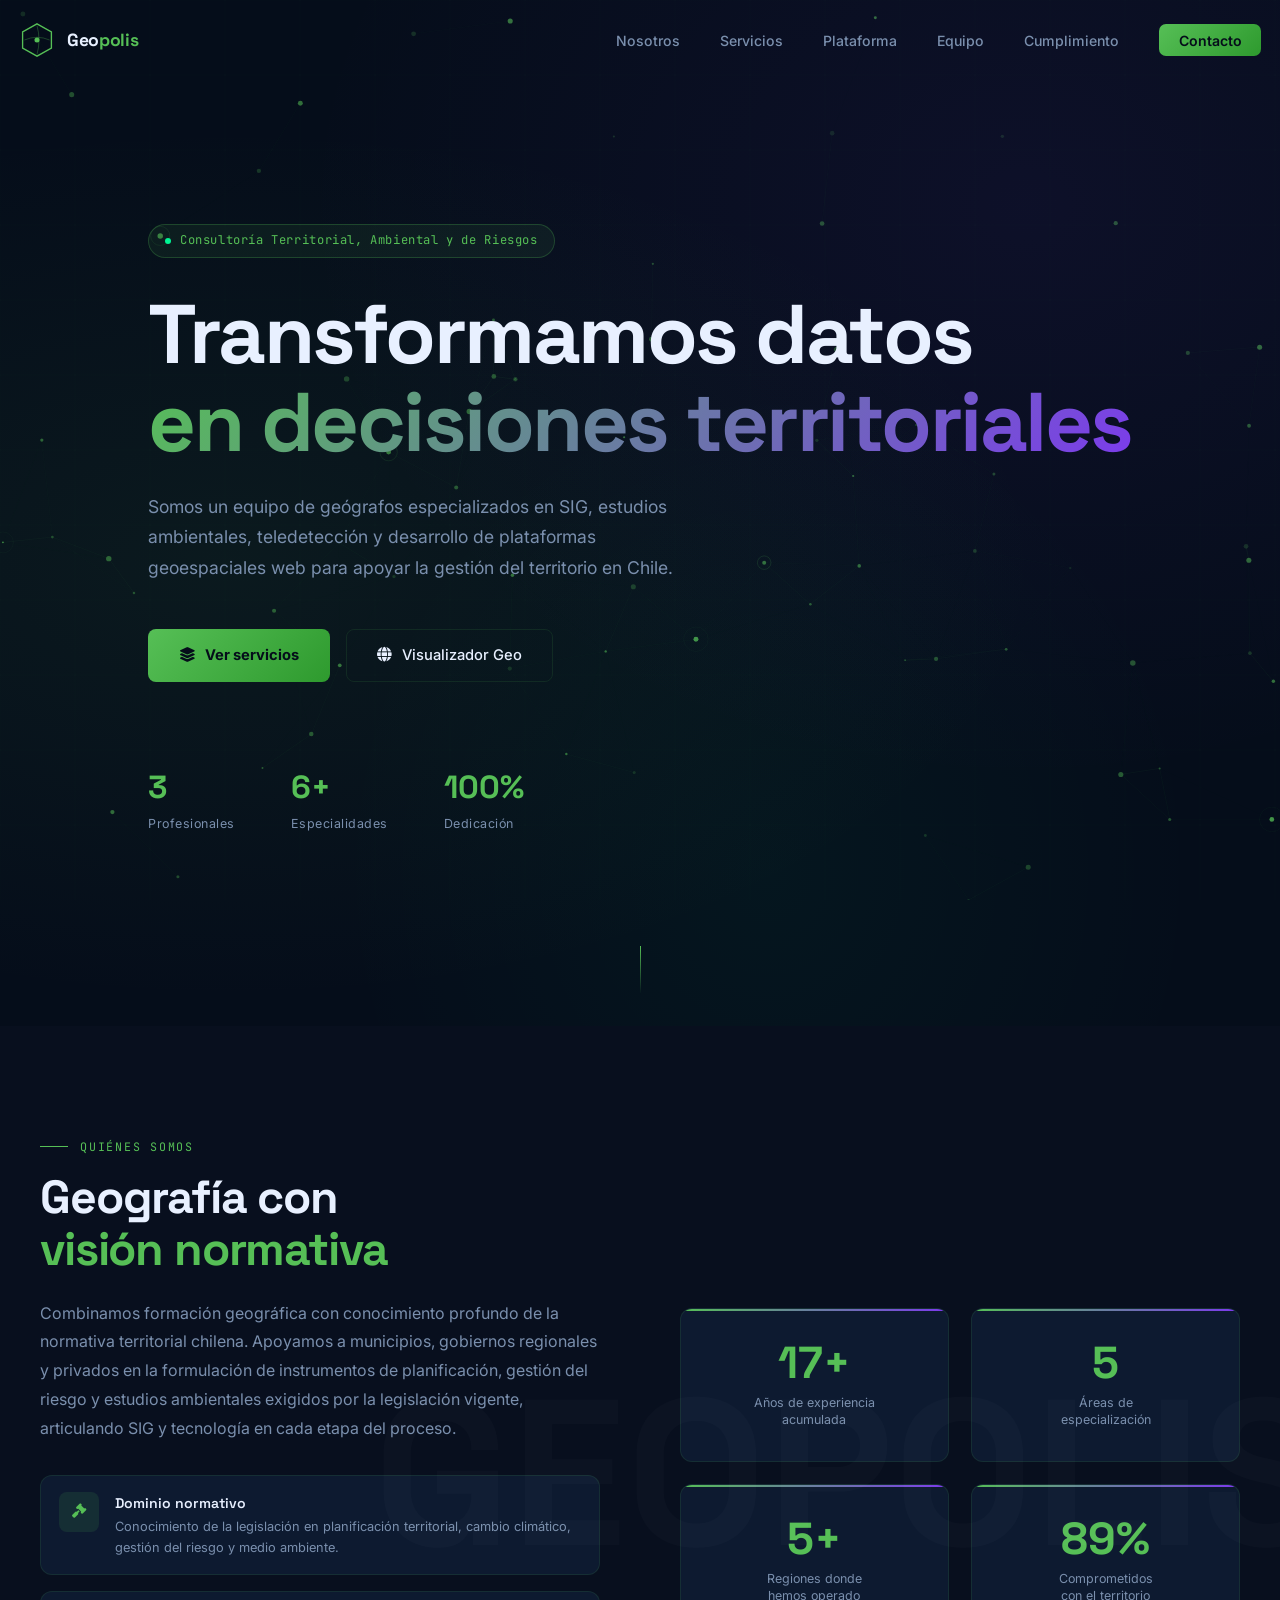
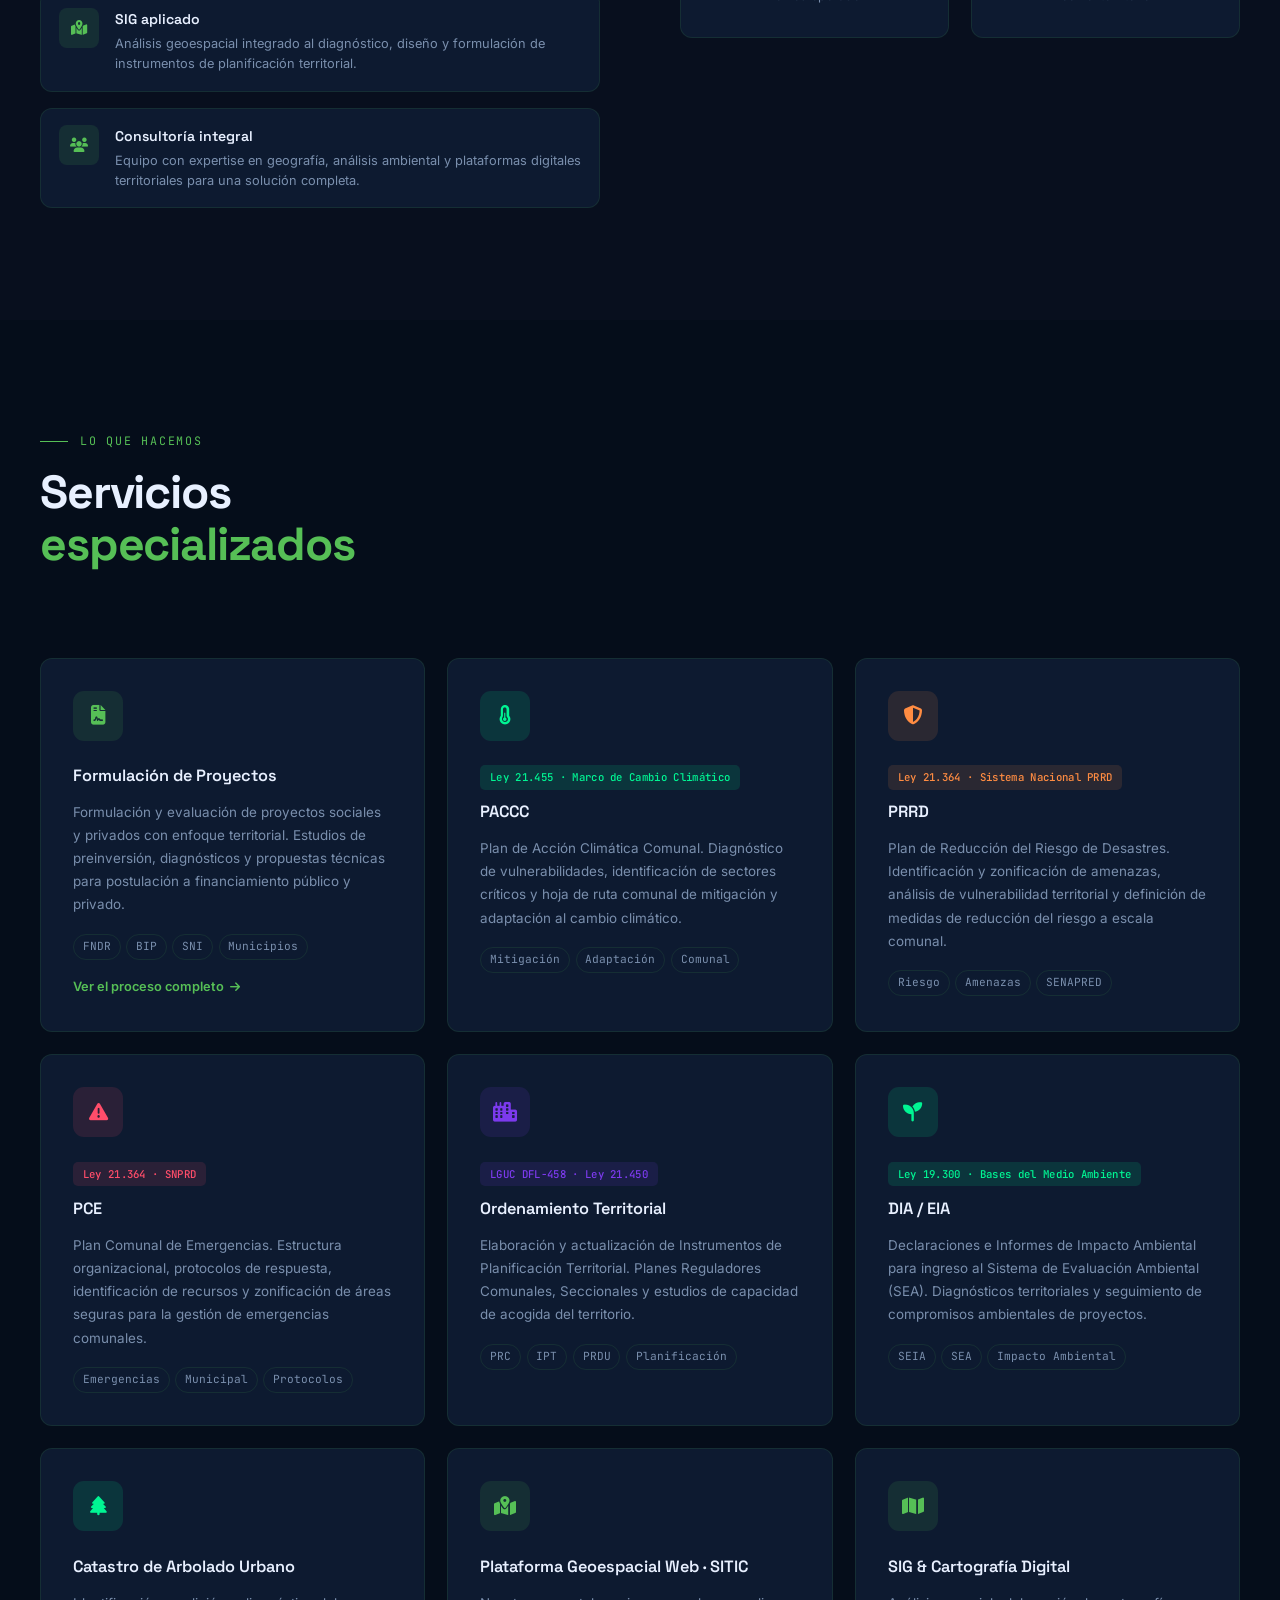
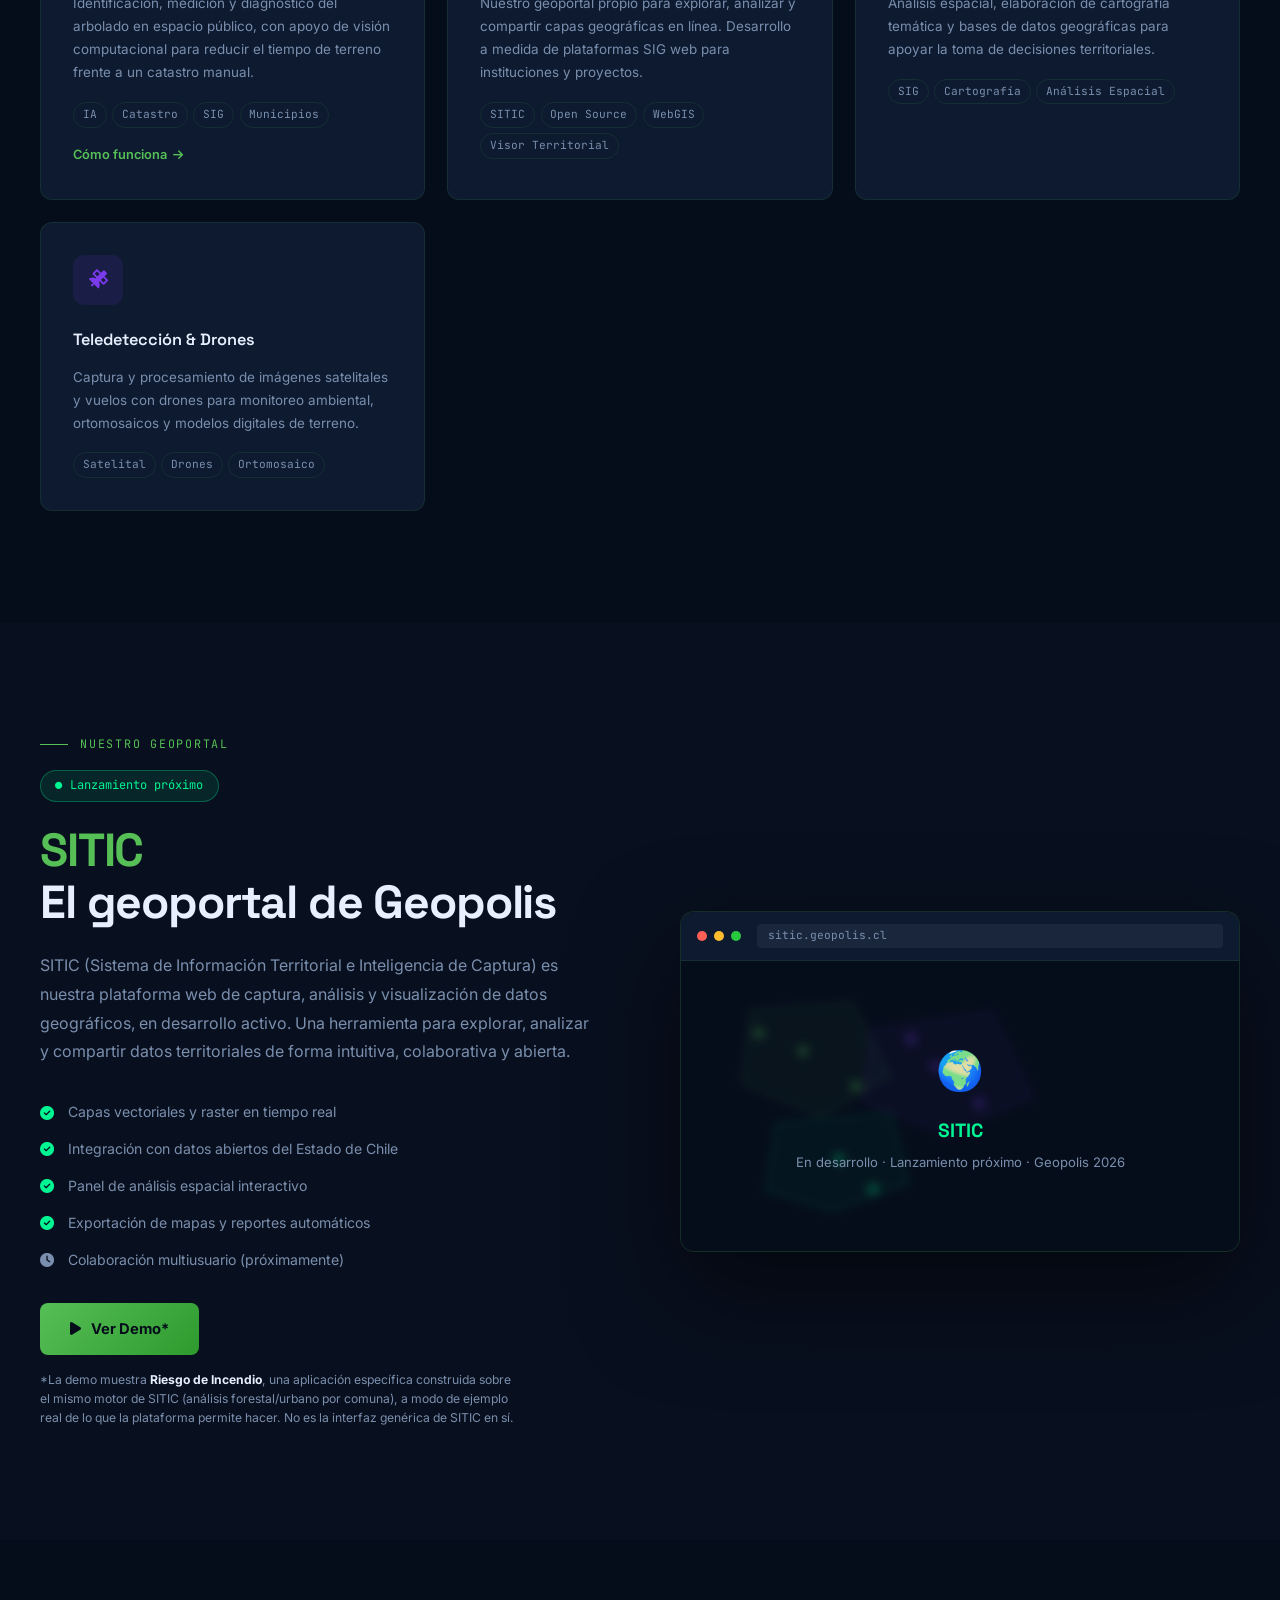
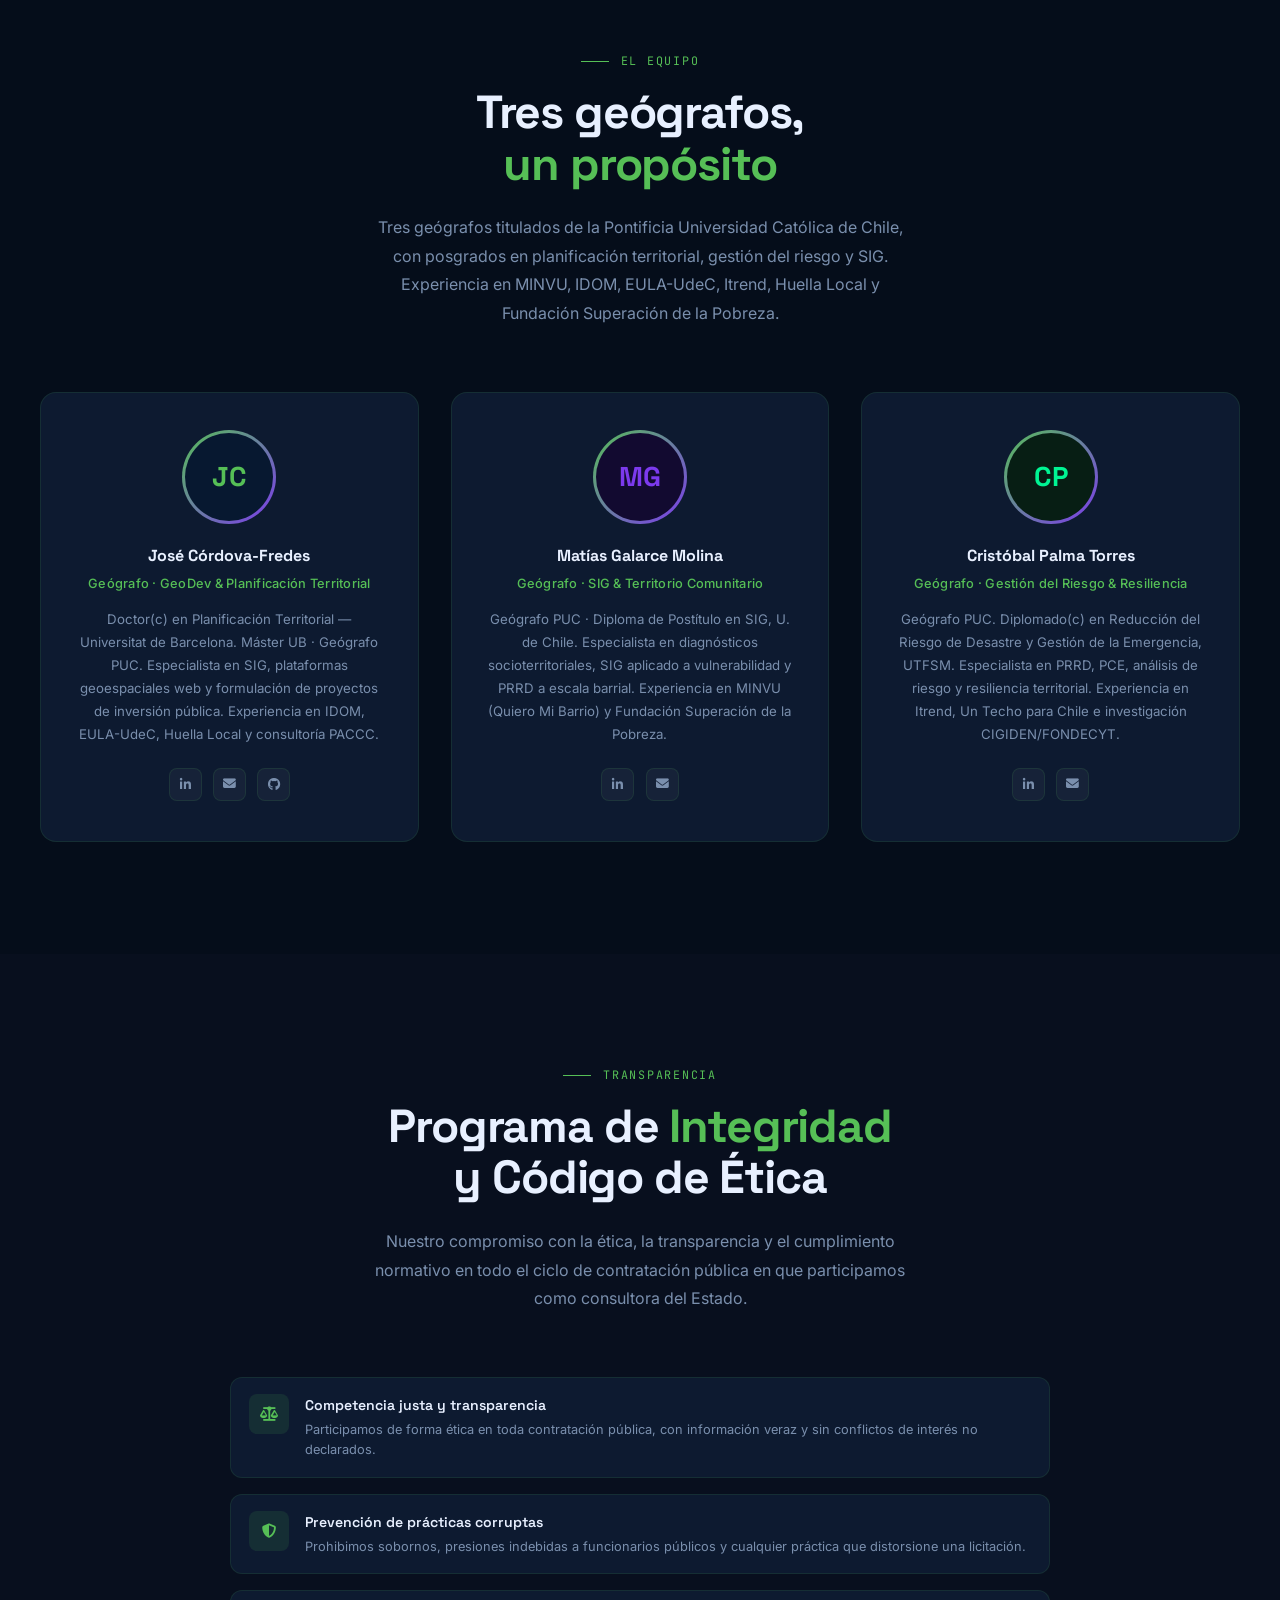
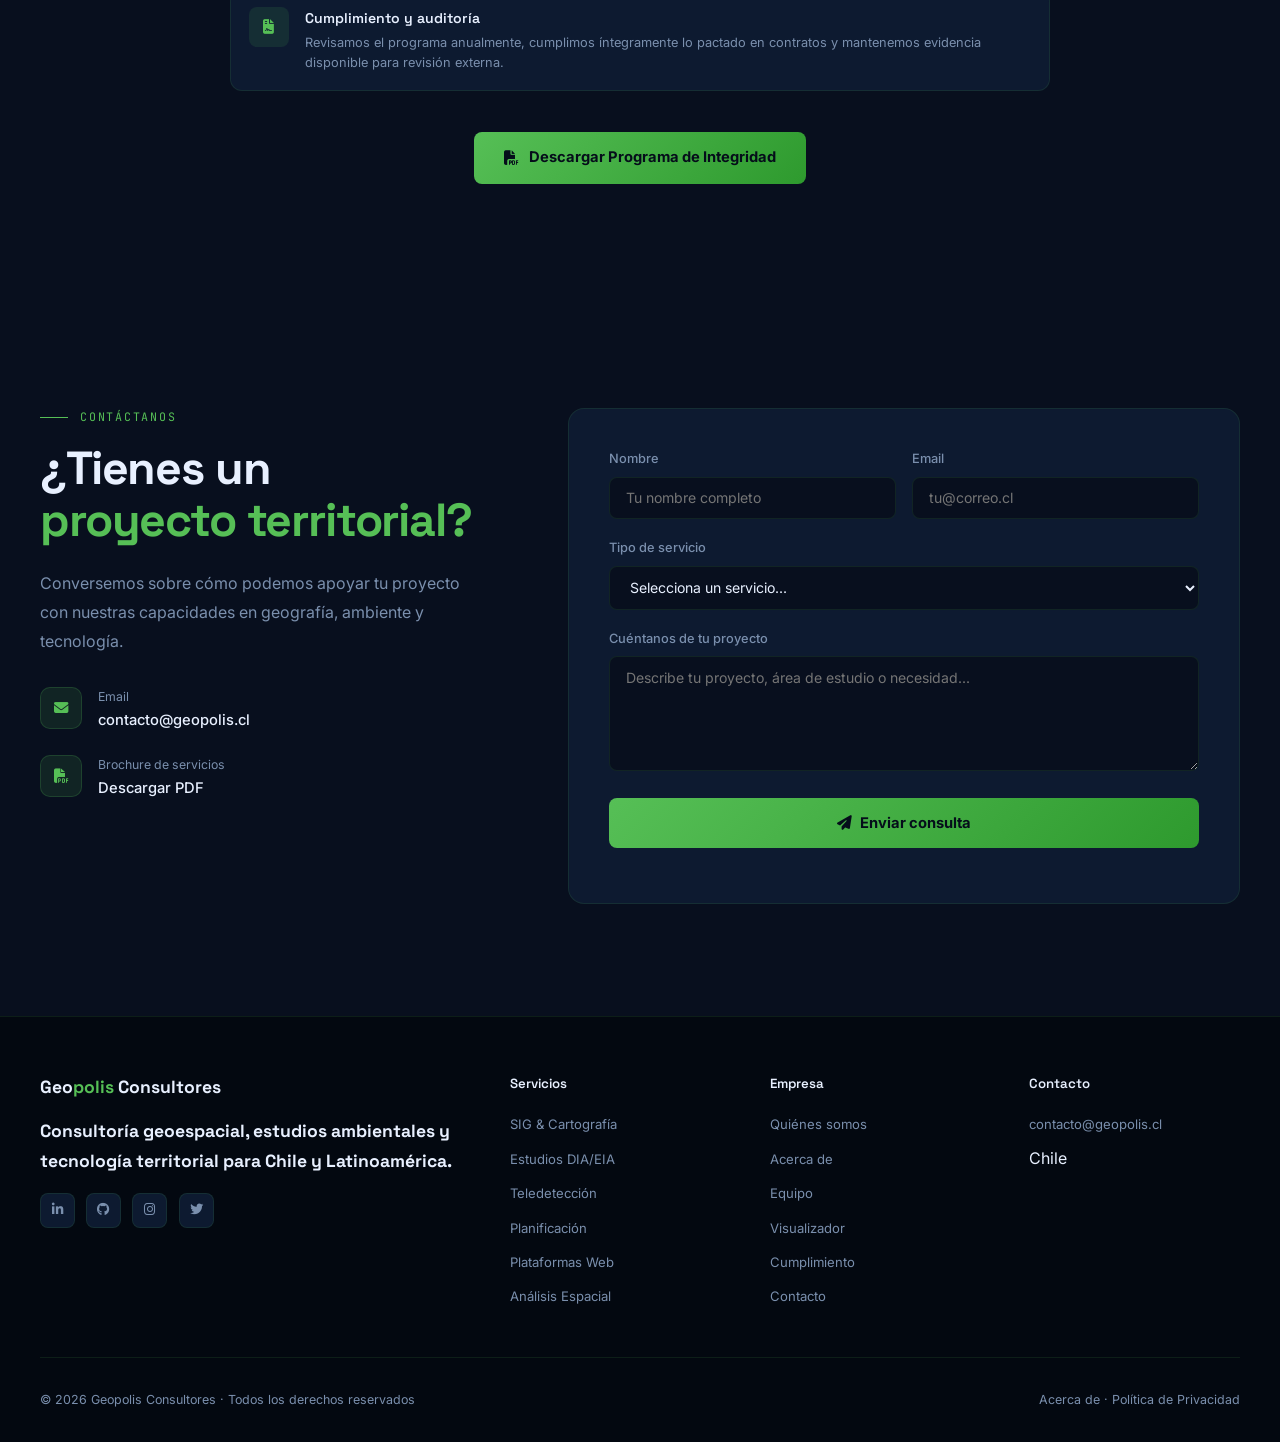
==== commit 027a4dbe: "Enlaza el GitHub real de Jose en la tarjeta del equipo Co-Authored-By: Claude Sonnet 5 <noreply@anth" ====
--- a/index.html
+++ b/index.html
@@ -689,7 +689,7 @@
                 <div class="t-links">
                     <a href="https://www.linkedin.com/in/jcordovafredes/" class="t-link" target="_blank" rel="noopener"><i class="fab fa-linkedin-in"></i></a>
                     <a href="mailto:jcordova@geopolis.cl" class="t-link"><i class="fas fa-envelope"></i></a>
-                    <a href="#" class="t-link"><i class="fab fa-github"></i></a>
+                    <a href="https://github.com/dannlebeau" class="t-link"><i class="fab fa-github"></i></a>
                 </div>
             </div>
             <div class="team-card reveal d2">
